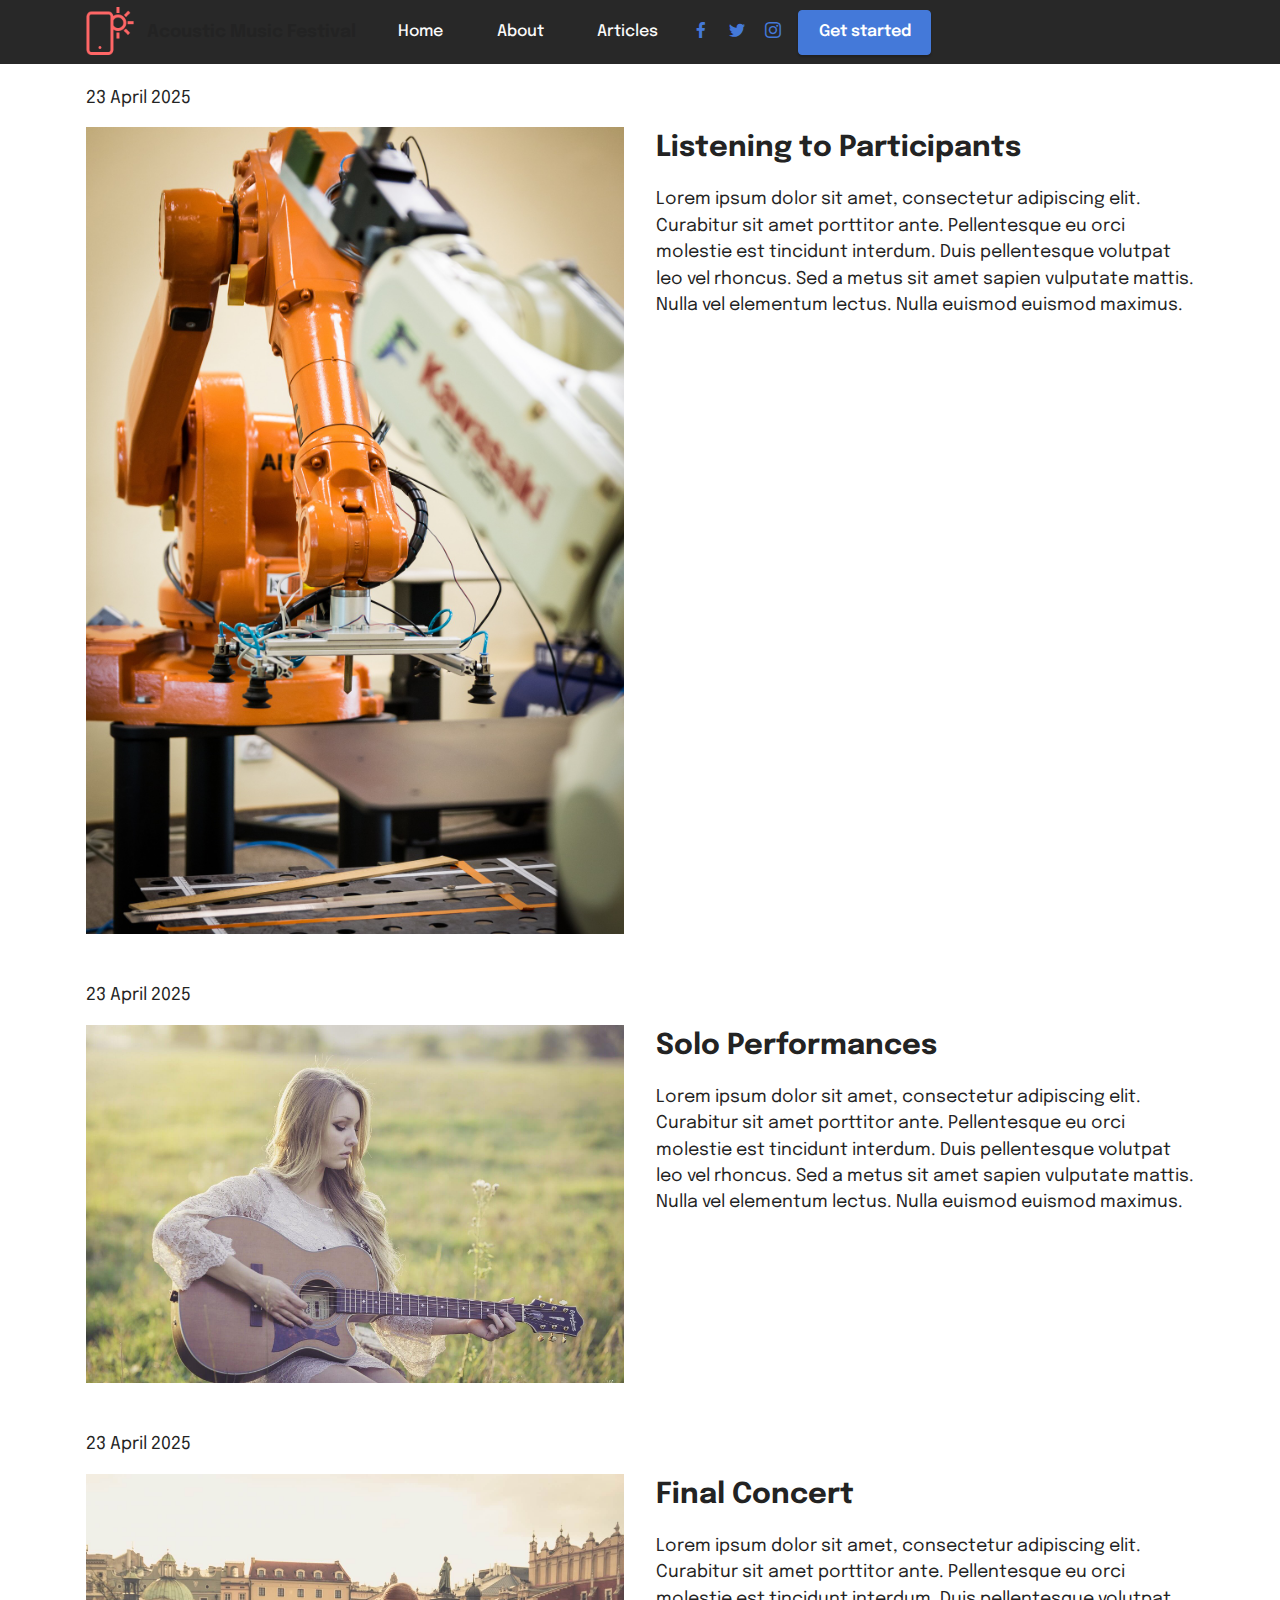
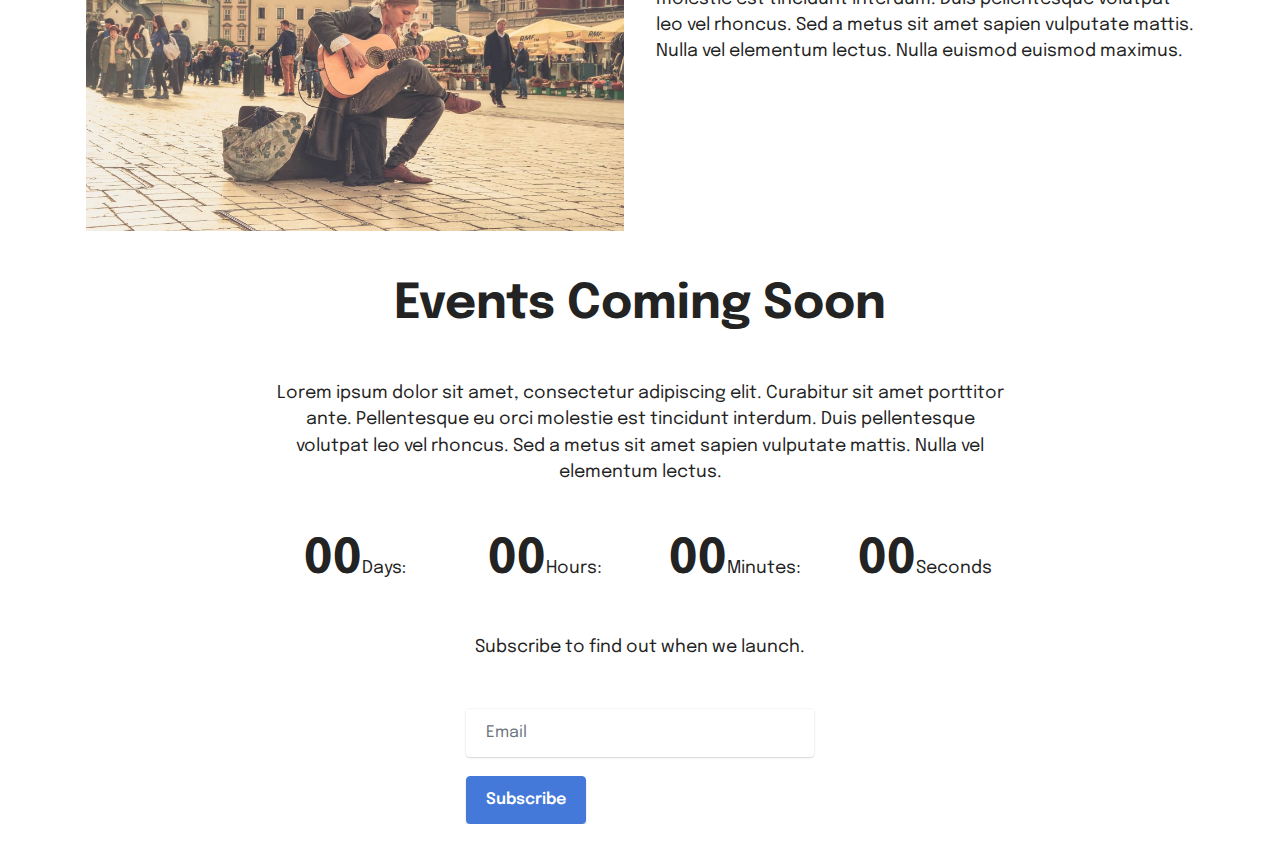
==== page1.html @ e2393ef3 "second commit" ====
<!DOCTYPE html>
<html  >
<head>
  <!-- Site made with Mobirise Website Builder v5.6.11, https://mobirise.com -->
  <meta charset="UTF-8">
  <meta http-equiv="X-UA-Compatible" content="IE=edge">
  <meta name="generator" content="Mobirise v5.6.11, mobirise.com">
  <meta name="twitter:card" content="summary_large_image"/>
  <meta name="twitter:image:src" content="">
  <meta property="og:image" content="">
  <meta name="twitter:title" content="Page 1">
  <meta name="viewport" content="width=device-width, initial-scale=1, minimum-scale=1">
  <link rel="shortcut icon" href="assets/images/logo.png" type="image/x-icon">
  <meta name="description" content="">
  
  
  <title>Page 1</title>
  <link rel="stylesheet" href="assets/bootstrap/css/bootstrap.min.css">
  <link rel="stylesheet" href="assets/bootstrap/css/bootstrap-grid.min.css">
  <link rel="stylesheet" href="assets/bootstrap/css/bootstrap-reboot.min.css">
  <link rel="stylesheet" href="assets/dropdown/css/style.css">
  <link rel="stylesheet" href="assets/socicon/css/styles.css">
  <link rel="stylesheet" href="assets/theme/css/style.css">
  <link rel="preload" href="https://fonts.googleapis.com/css?family=Epilogue:100,200,300,400,500,600,700,800,900,100i,200i,300i,400i,500i,600i,700i,800i,900i&display=swap" as="style" onload="this.onload=null;this.rel='stylesheet'">
  <noscript><link rel="stylesheet" href="https://fonts.googleapis.com/css?family=Epilogue:100,200,300,400,500,600,700,800,900,100i,200i,300i,400i,500i,600i,700i,800i,900i&display=swap"></noscript>
  <link rel="preload" as="style" href="assets/mobirise/css/mbr-additional.css"><link rel="stylesheet" href="assets/mobirise/css/mbr-additional.css" type="text/css">
  
  
  
  
</head>
<body>

<!-- Analytics -->
<!-- Remove Mobirise Footer -->
<script>
    window.addEventListener('DOMContentLoaded', function () {
    const sections = document.querySelectorAll('section')
    sections[sections.length-1].remove()
})
</script>
<!-- /Analytics -->


  
  <section data-bs-version="5.1" class="menu menu2 cid-sFHpMqcXGj" once="menu" id="menu2-2">
    
    <nav class="navbar navbar-dropdown navbar-expand-lg">
        <div class="container">
            <div class="navbar-brand">
                <span class="navbar-logo">
                    <a href="https://mobiri.se">
                        <img src="assets/images/logo.png" alt="Mobirise Website Builder" style="height: 3rem;">
                    </a>
                </span>
                <span class="navbar-caption-wrap"><a class="navbar-caption text-black display-7" href="https://mobiri.se">Acoustic Music Festival</a></span>
            </div>
            <button class="navbar-toggler" type="button" data-toggle="collapse" data-bs-toggle="collapse" data-target="#navbarSupportedContent" data-bs-target="#navbarSupportedContent" aria-controls="navbarNavAltMarkup" aria-expanded="false" aria-label="Toggle navigation">
                <div class="hamburger">
                    <span></span>
                    <span></span>
                    <span></span>
                    <span></span>
                </div>
            </button>
            <div class="collapse navbar-collapse" id="navbarSupportedContent">
                <ul class="navbar-nav nav-dropdown" data-app-modern-menu="true"><li class="nav-item"><a class="nav-link link text-white text-primary display-4" href="index.html">Home</a></li>
                    <li class="nav-item"><a class="nav-link link text-white text-primary display-4" href="index.html#features19-a">About</a></li>
                    <li class="nav-item"><a class="nav-link link text-white display-4" href="index.html#features19-e">Articles</a>
                    </li></ul>
                <div class="icons-menu">
                    <a class="iconfont-wrapper" href="https://mobiri.se" target="_blank">
                        <span class="p-2 mbr-iconfont socicon-facebook socicon"></span>
                    </a>
                    <a class="iconfont-wrapper" href="https://mobiri.se" target="_blank">
                        <span class="p-2 mbr-iconfont socicon-twitter socicon"></span>
                    </a>
                    <a class="iconfont-wrapper" href="https://mobiri.se" target="_blank">
                        <span class="p-2 mbr-iconfont socicon-instagram socicon"></span>
                    </a>
                    
                </div>
                <div class="navbar-buttons mbr-section-btn"><a class="btn btn-primary display-4" href="https://mobiri.se">Get started</a></div>
            </div>
        </div>
    </nav>
</section>

<section data-bs-version="5.1" class="timeline3 cid-sFHr5fwP9J" id="timeline3-4">
    
    
    <div class="container">
        <div class="mbr-section-head">
            <h3 class="mbr-section-title mbr-fonts-style align-center mb-0 display-2"><strong>Articles</strong></h3>
            
        </div>
        <div class="timelines-container mt-4">
            <div class="row timeline-element first-separline mb-5">
                <div class="timeline-date col-12">
                    <div class="timeline-date-wrapper">
                        <p class="mbr-timeline-date display-7">
                            23 April 2025</p>
                    </div>
                </div>
                <span class="iconBackground"></span>
                <div class="col-12 col-md-6">
                    <div class="image-wrapper">
                        <img src="assets/images/mbr-4.jpg" alt="Mobirise Website Builder" title="">
                    </div>
                </div>
                <div class="col-12 col-md-6">
                    <div class="timeline-text-wrapper">
                        <h4 class="mbr-timeline-title mbr-fonts-style mb-0 display-5"><strong>Listening to Participants</strong></h4>
                        <p class="mbr-text mbr-fonts-style mt-3 mb-0 display-7">
                            Lorem ipsum dolor sit amet, consectetur adipiscing elit. Curabitur sit amet porttitor ante. Pellentesque eu orci molestie est tincidunt interdum. Duis pellentesque volutpat leo vel rhoncus. Sed a metus sit amet sapien vulputate mattis. Nulla vel elementum lectus. Nulla euismod euismod maximus.
                        </p>
                    </div>
                </div>
            </div>
            <div class="row timeline-element first-separline mb-5">
                <div class="timeline-date col-12">
                    <div class="timeline-date-wrapper">
                        <p class="mbr-timeline-date display-7">
                            23 April 2025</p>
                    </div>
                </div>
                <span class="iconBackground"></span>
                <div class="col-12 col-md-6">
                    <div class="image-wrapper">
                        <img src="assets/images/mbr-6.jpg" alt="Mobirise Website Builder" title="">
                    </div>
                </div>
                <div class="col-12 col-md-6">
                    <div class="timeline-text-wrapper">
                        <h4 class="mbr-timeline-title mbr-fonts-style mb-0 display-5"><strong>Solo Performances</strong></h4>
                        <p class="mbr-text mbr-fonts-style mt-3 mb-0 display-7">
                            Lorem ipsum dolor sit amet, consectetur adipiscing elit. Curabitur sit amet porttitor ante. Pellentesque eu orci molestie est tincidunt interdum. Duis pellentesque volutpat leo vel rhoncus. Sed a metus sit amet sapien vulputate mattis. Nulla vel elementum lectus. Nulla euismod euismod maximus.
                        </p>
                    </div>
                </div>
            </div>
            <div class="row timeline-element first-separline mb-5">
                <div class="timeline-date col-12">
                    <div class="timeline-date-wrapper">
                        <p class="mbr-timeline-date display-7">
                            23 April 2025</p>
                    </div>
                </div>
                <span class="iconBackground"></span>
                <div class="col-12 col-md-6">
                    <div class="image-wrapper">
                        <img src="assets/images/mbr-3.jpg" alt="Mobirise Website Builder" title="">
                    </div>
                </div>
                <div class="col-12 col-md-6">
                    <div class="timeline-text-wrapper">
                        <h4 class="mbr-timeline-title mbr-fonts-style mb-0 display-5"><strong>Final Concert</strong></h4>
                        <p class="mbr-text mbr-fonts-style mt-3 mb-0 display-7">Lorem ipsum dolor sit amet, consectetur adipiscing elit. Curabitur sit amet porttitor ante. Pellentesque eu orci molestie est tincidunt interdum. Duis pellentesque volutpat leo vel rhoncus. Sed a metus sit amet sapien vulputate mattis. Nulla vel elementum lectus. Nulla euismod euismod maximus.<br></p>
                    </div>
                </div>
            </div>
            
            
            
            
            
            
            
            
            
        </div>
    </div>
</section>

<section data-bs-version="5.1" class="countdown1 cid-sFHtEv8xMy" id="countdown1-7">
    
    
    <div class="container">
        <div class="row justify-content-center">
            <div class="col-lg-8">
                <h3 class="mbr-section-title mb-5 align-center mbr-fonts-style display-2"><strong>Events Coming Soon</strong>
                </h3>
                <h4 class="mbr-section-subtitle mb-5 align-center mbr-fonts-style display-7">Lorem ipsum dolor sit amet, consectetur adipiscing elit. Curabitur sit amet porttitor ante. Pellentesque eu orci molestie est tincidunt interdum. Duis pellentesque volutpat leo vel rhoncus. Sed a metus sit amet sapien vulputate mattis. Nulla vel elementum lectus.</h4>
                <div class="countdown-cont align-center mb-5">
                    <div class="daysCountdown col-xs-3 col-sm-3 col-md-3" title="Days"></div>
                    <div class="hoursCountdown col-xs-3 col-sm-3 col-md-3" title="Hours"></div>
                    <div class="minutesCountdown col-xs-3 col-sm-3 col-md-3" title="Minutes"></div>
                    <div class="secondsCountdown col-xs-3 col-sm-3 col-md-3" title="Seconds"></div>
                    <div class="countdown" data-due-date="2021/01/01"></div>
                </div>
                <p class="mbr-text mb-5 align-center mbr-fonts-style display-7">
                    Subscribe to find out when we launch.
                </p>
            </div>
        </div>
        <div class="row">
            <div class="col-lg-4 mx-auto mbr-form" data-form-type="formoid">
                <form action="https://mobirise.eu/" method="POST" class="mbr-form form-with-styler" data-form-title="Form Name"><input type="hidden" name="email" data-form-email="true" value="HD7fzLeyk1wRZ0lqxSKRkWAlOVm67n9eucqYMtw2Wy9mAM3pbgCGhZ04UggqpeXrHI4JovNHfox2XPTMfYeQXJ+3jvS0x96p3H+hcdJHh5mC12L95lHf4rWna5Wlt+iS">
                    <div class="row">
                        <div hidden="hidden" data-form-alert="" class="alert alert-success col-12">Thanks for filling out the form!</div>
                        <div hidden="hidden" data-form-alert-danger="" class="alert alert-danger col-12">Oops...! some problem!</div>
                    </div>
                    <div class="dragArea row">
                        <div class="col form-group" data-for="email">
                            <input type="text" name="email" placeholder="Email" data-form-field="email" class="form-control" required="required" value="" id="email-countdown1-7">
                        </div>
                        <div class="mbr-section-btn"><button type="submit" class="btn btn-primary display-4">Subscribe</button></div>
                    </div>
                </form>
            </div>
        </div>
    </div>
</section>

<section data-bs-version="5.1" class="footer7 cid-sFHu2wLoQp" once="footers" id="footer7-9">

    

    

    <div class="container">
        <div class="row align-center mbr-white">
            <div class="col-12">
                <p class="mbr-text mb-0 mbr-fonts-style display-7">
                    © Copyright 2025 Mobirise - All Rights Reserved
                </p>
            </div>
        </div>
    </div>
</section><section class="display-7" style="padding: 0;align-items: center;justify-content: center;flex-wrap: wrap;    align-content: center;display: flex;position: relative;height: 4rem;"><a href="https://mobiri.se/2731320" style="flex: 1 1;height: 4rem;position: absolute;width: 100%;z-index: 1;"><img alt="" style="height: 4rem;" src="[data-uri]"></a><p style="margin: 0;text-align: center;" class="display-7">Made with Mobirise &#8204;</p><a style="z-index:1" href="https://mobirise.com/html-builder.html">Free HTML5 Page Generator</a></section><script src="assets/bootstrap/js/bootstrap.bundle.min.js"></script>  <script src="assets/smoothscroll/smooth-scroll.js"></script>  <script src="assets/ytplayer/index.js"></script>  <script src="assets/dropdown/js/navbar-dropdown.js"></script>  <script src="assets/countdown/countdown.js"></script>  <script src="assets/theme/js/script.js"></script>  <script src="assets/formoid/formoid.min.js"></script>  
  
  
</body>
</html>
---- assets/dropdown/css/style.css ----
.navbar-dropdown {
  left: 0;
  padding: 0;
  position: absolute;
  right: 0;
  top: 0;
  transition: all 0.45s ease;
  z-index: 1030;
  background: #282828; }
  .navbar-dropdown .navbar-logo {
    margin-right: 0.8rem;
    transition: margin 0.3s ease-in-out;
    vertical-align: middle; }
    .navbar-dropdown .navbar-logo img {
      height: 3.125rem;
      transition: all 0.3s ease-in-out; }
    .navbar-dropdown .navbar-logo.mbr-iconfont {
      font-size: 3.125rem;
      line-height: 3.125rem; }
  .navbar-dropdown .navbar-caption {
    font-weight: 700;
    white-space: normal;
    vertical-align: -4px;
    line-height: 3.125rem !important; }
    .navbar-dropdown .navbar-caption, .navbar-dropdown .navbar-caption:hover {
      color: inherit;
      text-decoration: none; }
  .navbar-dropdown .mbr-iconfont + .navbar-caption {
    vertical-align: -1px; }
  .navbar-dropdown.navbar-fixed-top {
    position: fixed; }
  .navbar-dropdown .navbar-brand span {
    vertical-align: -4px; }
  .navbar-dropdown.bg-color.transparent {
    background: none; }
  .navbar-dropdown.navbar-short .navbar-brand {
    padding: 0.625rem 0; }
    .navbar-dropdown.navbar-short .navbar-brand span {
      vertical-align: -1px; }
  .navbar-dropdown.navbar-short .navbar-caption {
    line-height: 2.375rem !important;
    vertical-align: -2px; }
  .navbar-dropdown.navbar-short .navbar-logo {
    margin-right: 0.5rem; }
    .navbar-dropdown.navbar-short .navbar-logo img {
      height: 2.375rem; }
    .navbar-dropdown.navbar-short .navbar-logo.mbr-iconfont {
      font-size: 2.375rem;
      line-height: 2.375rem; }
  .navbar-dropdown.navbar-short .mbr-table-cell {
    height: 3.625rem; }
  .navbar-dropdown .navbar-close {
    left: 0.6875rem;
    position: fixed;
    top: 0.75rem;
    z-index: 1000; }
  .navbar-dropdown .hamburger-icon {
    content: "";
    display: inline-block;
    vertical-align: middle;
    width: 16px;
    -webkit-box-shadow: 0 -6px 0 1px #282828,0 0 0 1px #282828,0 6px 0 1px #282828;
    -moz-box-shadow: 0 -6px 0 1px #282828,0 0 0 1px #282828,0 6px 0 1px #282828;
    box-shadow: 0 -6px 0 1px #282828,0 0 0 1px #282828,0 6px 0 1px #282828; }

.dropdown-menu .dropdown-toggle[data-toggle="dropdown-submenu"]::after {
  border-bottom: 0.35em solid transparent;
  border-left: 0.35em solid;
  border-right: 0;
  border-top: 0.35em solid transparent;
  margin-left: 0.3rem; }

.dropdown-menu .dropdown-item:focus {
  outline: 0; }

.nav-dropdown {
  font-size: 0.75rem;
  font-weight: 500;
  height: auto !important; }
  .nav-dropdown .nav-btn {
    padding-left: 1rem; }
  .nav-dropdown .link {
    margin: .667em 1.667em;
    font-weight: 500;
    padding: 0;
    transition: color .2s ease-in-out; }
    .nav-dropdown .link.dropdown-toggle {
      margin-right: 2.583em; }
      .nav-dropdown .link.dropdown-toggle::after {
        margin-left: .25rem;
        border-top: 0.35em solid;
        border-right: 0.35em solid transparent;
        border-left: 0.35em solid transparent;
        border-bottom: 0; }
      .nav-dropdown .link.dropdown-toggle[aria-expanded="true"] {
        margin: 0;
        padding: 0.667em 3.263em  0.667em 1.667em; }
  .nav-dropdown .link::after,
  .nav-dropdown .dropdown-item::after {
    color: inherit; }
  .nav-dropdown .btn {
    font-size: 0.75rem;
    font-weight: 700;
    letter-spacing: 0;
    margin-bottom: 0;
    padding-left: 1.25rem;
    padding-right: 1.25rem; }
  .nav-dropdown .dropdown-menu {
    border-radius: 0;
    border: 0;
    left: 0;
    margin: 0;
    padding-bottom: 1.25rem;
    padding-top: 1.25rem;
    position: relative; }
  .nav-dropdown .dropdown-submenu {
    margin-left: 0.125rem;
    top: 0; }
  .nav-dropdown .dropdown-item {
    font-weight: 500;
    line-height: 2;
    padding: 0.3846em 4.615em 0.3846em 1.5385em;
    position: relative;
    transition: color .2s ease-in-out, background-color .2s ease-in-out; }
    .nav-dropdown .dropdown-item::after {
      margin-top: -0.3077em;
      position: absolute;
      right: 1.1538em;
      top: 50%; }
    .nav-dropdown .dropdown-item:focus, .nav-dropdown .dropdown-item:hover {
      background: none; }

@media (max-width: 767px) {
  .nav-dropdown.navbar-toggleable-sm {
    bottom: 0;
    display: none;
    left: 0;
    overflow-x: hidden;
    position: fixed;
    top: 0;
    transform: translateX(-100%);
    -ms-transform: translateX(-100%);
    -webkit-transform: translateX(-100%);
    width: 18.75rem;
    z-index: 999; } }
.nav-dropdown.navbar-toggleable-xl {
  bottom: 0;
  display: none;
  left: 0;
  overflow-x: hidden;
  position: fixed;
  top: 0;
  transform: translateX(-100%);
  -ms-transform: translateX(-100%);
  -webkit-transform: translateX(-100%);
  width: 18.75rem;
  z-index: 999; }

.nav-dropdown-sm {
  display: block !important;
  overflow-x: hidden;
  overflow: auto;
  padding-top: 3.875rem; }
  .nav-dropdown-sm::after {
    content: "";
    display: block;
    height: 3rem;
    width: 100%; }
  .nav-dropdown-sm.collapse.in ~ .navbar-close {
    display: block !important; }
  .nav-dropdown-sm.collapsing, .nav-dropdown-sm.collapse.in {
    transform: translateX(0);
    -ms-transform: translateX(0);
    -webkit-transform: translateX(0);
    transition: all 0.25s ease-out;
    -webkit-transition: all 0.25s ease-out;
    background: #282828; }
  .nav-dropdown-sm.collapsing[aria-expanded="false"] {
    transform: translateX(-100%);
    -ms-transform: translateX(-100%);
    -webkit-transform: translateX(-100%); }
  .nav-dropdown-sm .nav-item {
    display: block;
    margin-left: 0 !important;
    padding-left: 0; }
  .nav-dropdown-sm .link,
  .nav-dropdown-sm .dropdown-item {
    border-top: 1px dotted rgba(255, 255, 255, 0.1);
    font-size: 0.8125rem;
    line-height: 1.6;
    margin: 0 !important;
    padding: 0.875rem 2.4rem 0.875rem 1.5625rem !important;
    position: relative;
    white-space: normal; }
    .nav-dropdown-sm .link:focus, .nav-dropdown-sm .link:hover,
    .nav-dropdown-sm .dropdown-item:focus,
    .nav-dropdown-sm .dropdown-item:hover {
      background: rgba(0, 0, 0, 0.2) !important;
      color: #c0a375; }
  .nav-dropdown-sm .nav-btn {
    position: relative;
    padding: 1.5625rem 1.5625rem 0 1.5625rem; }
    .nav-dropdown-sm .nav-btn::before {
      border-top: 1px dotted rgba(255, 255, 255, 0.1);
      content: "";
      left: 0;
      position: absolute;
      top: 0;
      width: 100%; }
    .nav-dropdown-sm .nav-btn + .nav-btn {
      padding-top: 0.625rem; }
      .nav-dropdown-sm .nav-btn + .nav-btn::before {
        display: none; }
  .nav-dropdown-sm .btn {
    padding: 0.625rem 0; }
  .nav-dropdown-sm .dropdown-toggle[data-toggle="dropdown-submenu"]::after {
    margin-left: .25rem;
    border-top: 0.35em solid;
    border-right: 0.35em solid transparent;
    border-left: 0.35em solid transparent;
    border-bottom: 0; }
  .nav-dropdown-sm .dropdown-toggle[data-toggle="dropdown-submenu"][aria-expanded="true"]::after {
    border-top: 0;
    border-right: 0.35em solid transparent;
    border-left: 0.35em solid transparent;
    border-bottom: 0.35em solid; }
  .nav-dropdown-sm .dropdown-menu {
    margin: 0;
    padding: 0;
    position: relative;
    top: 0;
    left: 0;
    width: 100%;
    border: 0;
    float: none;
    border-radius: 0;
    background: none; }
  .nav-dropdown-sm .dropdown-submenu {
    left: 100%;
    margin-left: 0.125rem;
    margin-top: -1.25rem;
    top: 0; }

.navbar-toggleable-sm .nav-dropdown .dropdown-menu {
  position: absolute; }

.navbar-toggleable-sm .nav-dropdown .dropdown-submenu {
  left: 100%;
  margin-left: 0.125rem;
  margin-top: -1.25rem;
  top: 0; }

.navbar-toggleable-sm.opened .nav-dropdown .dropdown-menu {
  position: relative; }

.navbar-toggleable-sm.opened .nav-dropdown .dropdown-submenu {
  left: 0;
  margin-left: 00rem;
  margin-top: 0rem;
  top: 0; }

.is-builder .nav-dropdown.collapsing {
  transition: none !important; }
---- assets/socicon/css/styles.css ----
@charset "UTF-8";

@font-face {
  font-family: 'Socicon';
  src:  url('../fonts/socicon.eot');
  src:  url('../fonts/socicon.eot?#iefix') format('embedded-opentype'),
    url('../fonts/socicon.woff2') format('woff2'),
    url('../fonts/socicon.ttf') format('truetype'),
    url('../fonts/socicon.woff') format('woff'),
    url('../fonts/socicon.svg#socicon') format('svg');
  font-weight: normal;
  font-style: normal;
  font-display: swap;
}

[data-icon]:before {
  font-family: "socicon" !important;
  content: attr(data-icon);
  font-style: normal !important;
  font-weight: normal !important;
  font-variant: normal !important;
  text-transform: none !important;
  speak: none;
  line-height: 1;
  -webkit-font-smoothing: antialiased;
  -moz-osx-font-smoothing: grayscale;
}

[class^="socicon-"], [class*=" socicon-"] {
  /* use !important to prevent issues with browser extensions that change fonts */
  font-family: 'Socicon' !important;
  speak: none;
  font-style: normal;
  font-weight: normal;
  font-variant: normal;
  text-transform: none;
  line-height: 1;

  /* Better Font Rendering =========== */
  -webkit-font-smoothing: antialiased;
  -moz-osx-font-smoothing: grayscale;
}

.socicon-eitaa:before {
  content: "\e97c";
}
.socicon-soroush:before {
  content: "\e97d";
}
.socicon-bale:before {
  content: "\e97e";
}
.socicon-zazzle:before {
  content: "\e97b";
}
.socicon-society6:before {
  content: "\e97a";
}
.socicon-redbubble:before {
  content: "\e979";
}
.socicon-avvo:before {
  content: "\e978";
}
.socicon-stitcher:before {
  content: "\e977";
}
.socicon-googlehangouts:before {
  content: "\e974";
}
.socicon-dlive:before {
  content: "\e975";
}
.socicon-vsco:before {
  content: "\e976";
}
.socicon-flipboard:before {
  content: "\e973";
}
.socicon-ubuntu:before {
  content: "\e958";
}
.socicon-artstation:before {
  content: "\e959";
}
.socicon-invision:before {
  content: "\e95a";
}
.socicon-torial:before {
  content: "\e95b";
}
.socicon-collectorz:before {
  content: "\e95c";
}
.socicon-seenthis:before {
  content: "\e95d";
}
.socicon-googleplaymusic:before {
  content: "\e95e";
}
.socicon-debian:before {
  content: "\e95f";
}
.socicon-filmfreeway:before {
  content: "\e960";
}
.socicon-gnome:before {
  content: "\e961";
}
.socicon-itchio:before {
  content: "\e962";
}
.socicon-jamendo:before {
  content: "\e963";
}
.socicon-mix:before {
  content: "\e964";
}
.socicon-sharepoint:before {
  content: "\e965";
}
.socicon-tinder:before {
  content: "\e966";
}
.socicon-windguru:before {
  content: "\e967";
}
.socicon-cdbaby:before {
  content: "\e968";
}
.socicon-elementaryos:before {
  content: "\e969";
}
.socicon-stage32:before {
  content: "\e96a";
}
.socicon-tiktok:before {
  content: "\e96b";
}
.socicon-gitter:before {
  content: "\e96c";
}
.socicon-letterboxd:before {
  content: "\e96d";
}
.socicon-threema:before {
  content: "\e96e";
}
.socicon-splice:before {
  content: "\e96f";
}
.socicon-metapop:before {
  content: "\e970";
}
.socicon-naver:before {
  content: "\e971";
}
.socicon-remote:before {
  content: "\e972";
}
.socicon-internet:before {
  content: "\e957";
}
.socicon-moddb:before {
  content: "\e94b";
}
.socicon-indiedb:before {
  content: "\e94c";
}
.socicon-traxsource:before {
  content: "\e94d";
}
.socicon-gamefor:before {
  content: "\e94e";
}
.socicon-pixiv:before {
  content: "\e94f";
}
.socicon-myanimelist:before {
  content: "\e950";
}
.socicon-blackberry:before {
  content: "\e951";
}
.socicon-wickr:before {
  content: "\e952";
}
.socicon-spip:before {
  content: "\e953";
}
.socicon-napster:before {
  content: "\e954";
}
.socicon-beatport:before {
  content: "\e955";
}
.socicon-hackerone:before {
  content: "\e956";
}
.socicon-hackernews:before {
  content: "\e946";
}
.socicon-smashwords:before {
  content: "\e947";
}
.socicon-kobo:before {
  content: "\e948";
}
.socicon-bookbub:before {
  content: "\e949";
}
.socicon-mailru:before {
  content: "\e94a";
}
.socicon-gitlab:before {
  content: "\e945";
}
.socicon-instructables:before {
  content: "\e944";
}
.socicon-portfolio:before {
  content: "\e943";
}
.socicon-codered:before {
  content: "\e940";
}
.socicon-origin:before {
  content: "\e941";
}
.socicon-nextdoor:before {
  content: "\e942";
}
.socicon-udemy:before {
  content: "\e93f";
}
.socicon-livemaster:before {
  content: "\e93e";
}
.socicon-crunchbase:before {
  content: "\e93b";
}
.socicon-homefy:before {
  content: "\e93c";
}
.socicon-calendly:before {
  content: "\e93d";
}
.socicon-realtor:before {
  content: "\e90f";
}
.socicon-tidal:before {
  content: "\e910";
}
.socicon-qobuz:before {
  content: "\e911";
}
.socicon-natgeo:before {
  content: "\e912";
}
.socicon-mastodon:before {
  content: "\e913";
}
.socicon-unsplash:before {
  content: "\e914";
}
.socicon-homeadvisor:before {
  content: "\e915";
}
.socicon-angieslist:before {
  content: "\e916";
}
.socicon-codepen:before {
  content: "\e917";
}
.socicon-slack:before {
  content: "\e918";
}
.socicon-openaigym:before {
  content: "\e919";
}
.socicon-logmein:before {
  content: "\e91a";
}
.socicon-fiverr:before {
  content: "\e91b";
}
.socicon-gotomeeting:before {
  content: "\e91c";
}
.socicon-aliexpress:before {
  content: "\e91d";
}
.socicon-guru:before {
  content: "\e91e";
}
.socicon-appstore:before {
  content: "\e91f";
}
.socicon-homes:before {
  content: "\e920";
}
.socicon-zoom:before {
  content: "\e921";
}
.socicon-alibaba:before {
  content: "\e922";
}
.socicon-craigslist:before {
  content: "\e923";
}
.socicon-wix:before {
  content: "\e924";
}
.socicon-redfin:before {
  content: "\e925";
}
.socicon-googlecalendar:before {
  content: "\e926";
}
.socicon-shopify:before {
  content: "\e927";
}
.socicon-freelancer:before {
  content: "\e928";
}
.socicon-seedrs:before {
  content: "\e929";
}
.socicon-bing:before {
  content: "\e92a";
}
.socicon-doodle:before {
  content: "\e92b";
}
.socicon-bonanza:before {
  content: "\e92c";
}
.socicon-squarespace:before {
  content: "\e92d";
}
.socicon-toptal:before {
  content: "\e92e";
}
.socicon-gust:before {
  content: "\e92f";
}
.socicon-ask:before {
  content: "\e930";
}
.socicon-trulia:before {
  content: "\e931";
}
.socicon-loomly:before {
  content: "\e932";
}
.socicon-ghost:before {
  content: "\e933";
}
.socicon-upwork:before {
  content: "\e934";
}
.socicon-fundable:before {
  content: "\e935";
}
.socicon-booking:before {
  content: "\e936";
}
.socicon-googlemaps:before {
  content: "\e937";
}
.socicon-zillow:before {
  content: "\e938";
}
.socicon-niconico:before {
  content: "\e939";
}
.socicon-toneden:before {
  content: "\e93a";
}
.socicon-augment:before {
  content: "\e908";
}
.socicon-bitbucket:before {
  content: "\e909";
}
.socicon-fyuse:before {
  content: "\e90a";
}
.socicon-yt-gaming:before {
  content: "\e90b";
}
.socicon-sketchfab:before {
  content: "\e90c";
}
.socicon-mobcrush:before {
  content: "\e90d";
}
.socicon-microsoft:before {
  content: "\e90e";
}
.socicon-pandora:before {
  content: "\e907";
}
.socicon-messenger:before {
  content: "\e906";
}
.socicon-gamewisp:before {
  content: "\e905";
}
.socicon-bloglovin:before {
  content: "\e904";
}
.socicon-tunein:before {
  content: "\e903";
}
.socicon-gamejolt:before {
  content: "\e901";
}
.socicon-trello:before {
  content: "\e902";
}
.socicon-spreadshirt:before {
  content: "\e900";
}
.socicon-500px:before {
  content: "\e000";
}
.socicon-8tracks:before {
  content: "\e001";
}
.socicon-airbnb:before {
  content: "\e002";
}
.socicon-alliance:before {
  content: "\e003";
}
.socicon-amazon:before {
  content: "\e004";
}
.socicon-amplement:before {
  content: "\e005";
}
.socicon-android:before {
  content: "\e006";
}
.socicon-angellist:before {
  content: "\e007";
}
.socicon-apple:before {
  content: "\e008";
}
.socicon-appnet:before {
  content: "\e009";
}
.socicon-baidu:before {
  content: "\e00a";
}
.socicon-bandcamp:before {
  content: "\e00b";
}
.socicon-battlenet:before {
  content: "\e00c";
}
.socicon-mixer:before {
  content: "\e00d";
}
.socicon-bebee:before {
  content: "\e00e";
}
.socicon-bebo:before {
  content: "\e00f";
}
.socicon-behance:before {
  content: "\e010";
}
.socicon-blizzard:before {
  content: "\e011";
}
.socicon-blogger:before {
  content: "\e012";
}
.socicon-buffer:before {
  content: "\e013";
}
.socicon-chrome:before {
  content: "\e014";
}
.socicon-coderwall:before {
  content: "\e015";
}
.socicon-curse:before {
  content: "\e016";
}
.socicon-dailymotion:before {
  content: "\e017";
}
.socicon-deezer:before {
  content: "\e018";
}
.socicon-delicious:before {
  content: "\e019";
}
.socicon-deviantart:before {
  content: "\e01a";
}
.socicon-diablo:before {
  content: "\e01b";
}
.socicon-digg:before {
  content: "\e01c";
}
.socicon-discord:before {
  content: "\e01d";
}
.socicon-disqus:before {
  content: "\e01e";
}
.socicon-douban:before {
  content: "\e01f";
}
.socicon-draugiem:before {
  content: "\e020";
}
.socicon-dribbble:before {
  content: "\e021";
}
.socicon-drupal:before {
  content: "\e022";
}
.socicon-ebay:before {
  content: "\e023";
}
.socicon-ello:before {
  content: "\e024";
}
.socicon-endomodo:before {
  content: "\e025";
}
.socicon-envato:before {
  content: "\e026";
}
.socicon-etsy:before {
  content: "\e027";
}
.socicon-facebook:before {
  content: "\e028";
}
.socicon-feedburner:before {
  content: "\e029";
}
.socicon-filmweb:before {
  content: "\e02a";
}
.socicon-firefox:before {
  content: "\e02b";
}
.socicon-flattr:before {
  content: "\e02c";
}
.socicon-flickr:before {
  content: "\e02d";
}
.socicon-formulr:before {
  content: "\e02e";
}
.socicon-forrst:before {
  content: "\e02f";
}
.socicon-foursquare:before {
  content: "\e030";
}
.socicon-friendfeed:before {
  content: "\e031";
}
.socicon-github:before {
  content: "\e032";
}
.socicon-goodreads:before {
  content: "\e033";
}
.socicon-google:before {
  content: "\e034";
}
.socicon-googlescholar:before {
  content: "\e035";
}
.socicon-googlegroups:before {
  content: "\e036";
}
.socicon-googlephotos:before {
  content: "\e037";
}
.socicon-googleplus:before {
  content: "\e038";
}
.socicon-grooveshark:before {
  content: "\e039";
}
.socicon-hackerrank:before {
  content: "\e03a";
}
.socicon-hearthstone:before {
  content: "\e03b";
}
.socicon-hellocoton:before {
  content: "\e03c";
}
.socicon-heroes:before {
  content: "\e03d";
}
.socicon-smashcast:before {
  content: "\e03e";
}
.socicon-horde:before {
  content: "\e03f";
}
.socicon-houzz:before {
  content: "\e040";
}
.socicon-icq:before {
  content: "\e041";
}
.socicon-identica:before {
  content: "\e042";
}
.socicon-imdb:before {
  content: "\e043";
}
.socicon-instagram:before {
  content: "\e044";
}
.socicon-issuu:before {
  content: "\e045";
}
.socicon-istock:before {
  content: "\e046";
}
.socicon-itunes:before {
  content: "\e047";
}
.socicon-keybase:before {
  content: "\e048";
}
.socicon-lanyrd:before {
  content: "\e049";
}
.socicon-lastfm:before {
  content: "\e04a";
}
.socicon-line:before {
  content: "\e04b";
}
.socicon-linkedin:before {
  content: "\e04c";
}
.socicon-livejournal:before {
  content: "\e04d";
}
.socicon-lyft:before {
  content: "\e04e";
}
.socicon-macos:before {
  content: "\e04f";
}
.socicon-mail:before {
  content: "\e050";
}
.socicon-medium:before {
  content: "\e051";
}
.socicon-meetup:before {
  content: "\e052";
}
.socicon-mixcloud:before {
  content: "\e053";
}
.socicon-modelmayhem:before {
  content: "\e054";
}
.socicon-mumble:before {
  content: "\e055";
}
.socicon-myspace:before {
  content: "\e056";
}
.socicon-newsvine:before {
  content: "\e057";
}
.socicon-nintendo:before {
  content: "\e058";
}
.socicon-npm:before {
  content: "\e059";
}
.socicon-odnoklassniki:before {
  content: "\e05a";
}
.socicon-openid:before {
  content: "\e05b";
}
.socicon-opera:before {
  content: "\e05c";
}
.socicon-outlook:before {
  content: "\e05d";
}
.socicon-overwatch:before {
  content: "\e05e";
}
.socicon-patreon:before {
  content: "\e05f";
}
.socicon-paypal:before {
  content: "\e060";
}
.socicon-periscope:before {
  content: "\e061";
}
.socicon-persona:before {
  content: "\e062";
}
.socicon-pinterest:before {
  content: "\e063";
}
.socicon-play:before {
  content: "\e064";
}
.socicon-player:before {
  content: "\e065";
}
.socicon-playstation:before {
  content: "\e066";
}
.socicon-pocket:before {
  content: "\e067";
}
.socicon-qq:before {
  content: "\e068";
}
.socicon-quora:before {
  content: "\e069";
}
.socicon-raidcall:before {
  content: "\e06a";
}
.socicon-ravelry:before {
  content: "\e06b";
}
.socicon-reddit:before {
  content: "\e06c";
}
.socicon-renren:before {
  content: "\e06d";
}
.socicon-researchgate:before {
  content: "\e06e";
}
.socicon-residentadvisor:before {
  content: "\e06f";
}
.socicon-reverbnation:before {
  content: "\e070";
}
.socicon-rss:before {
  content: "\e071";
}
.socicon-sharethis:before {
  content: "\e072";
}
.socicon-skype:before {
  content: "\e073";
}
.socicon-slideshare:before {
  content: "\e074";
}
.socicon-smugmug:before {
  content: "\e075";
}
.socicon-snapchat:before {
  content: "\e076";
}
.socicon-songkick:before {
  content: "\e077";
}
.socicon-soundcloud:before {
  content: "\e078";
}
.socicon-spotify:before {
  content: "\e079";
}
.socicon-stackexchange:before {
  content: "\e07a";
}
.socicon-stackoverflow:before {
  content: "\e07b";
}
.socicon-starcraft:before {
  content: "\e07c";
}
.socicon-stayfriends:before {
  content: "\e07d";
}
.socicon-steam:before {
  content: "\e07e";
}
.socicon-storehouse:before {
  content: "\e07f";
}
.socicon-strava:before {
  content: "\e080";
}
.socicon-streamjar:before {
  content: "\e081";
}
.socicon-stumbleupon:before {
  content: "\e082";
}
.socicon-swarm:before {
  content: "\e083";
}
.socicon-teamspeak:before {
  content: "\e084";
}
.socicon-teamviewer:before {
  content: "\e085";
}
.socicon-technorati:before {
  content: "\e086";
}
.socicon-telegram:before {
  content: "\e087";
}
.socicon-tripadvisor:before {
  content: "\e088";
}
.socicon-tripit:before {
  content: "\e089";
}
.socicon-triplej:before {
  content: "\e08a";
}
.socicon-tumblr:before {
  content: "\e08b";
}
.socicon-twitch:before {
  content: "\e08c";
}
.socicon-twitter:before {
  content: "\e08d";
}
.socicon-uber:before {
  content: "\e08e";
}
.socicon-ventrilo:before {
  content: "\e08f";
}
.socicon-viadeo:before {
  content: "\e090";
}
.socicon-viber:before {
  content: "\e091";
}
.socicon-viewbug:before {
  content: "\e092";
}
.socicon-vimeo:before {
  content: "\e093";
}
.socicon-vine:before {
  content: "\e094";
}
.socicon-vkontakte:before {
  content: "\e095";
}
.socicon-warcraft:before {
  content: "\e096";
}
.socicon-wechat:before {
  content: "\e097";
}
.socicon-weibo:before {
  content: "\e098";
}
.socicon-whatsapp:before {
  content: "\e099";
}
.socicon-wikipedia:before {
  content: "\e09a";
}
.socicon-windows:before {
  content: "\e09b";
}
.socicon-wordpress:before {
  content: "\e09c";
}
.socicon-wykop:before {
  content: "\e09d";
}
.socicon-xbox:before {
  content: "\e09e";
}
.socicon-xing:before {
  content: "\e09f";
}
.socicon-yahoo:before {
  content: "\e0a0";
}
.socicon-yammer:before {
  content: "\e0a1";
}
.socicon-yandex:before {
  content: "\e0a2";
}
.socicon-yelp:before {
  content: "\e0a3";
}
.socicon-younow:before {
  content: "\e0a4";
}
.socicon-youtube:before {
  content: "\e0a5";
}
.socicon-zapier:before {
  content: "\e0a6";
}
.socicon-zerply:before {
  content: "\e0a7";
}
.socicon-zomato:before {
  content: "\e0a8";
}
.socicon-zynga:before {
  content: "\e0a9";
}
---- assets/theme/css/style.css ----
@charset "UTF-8";
section {
  background-color: #ffffff;
}

body {
  font-style: normal;
  line-height: 1.5;
  font-weight: 400;
  color: #232323;
  position: relative;
}

button {
  background-color: transparent;
  border-color: transparent;
}

section,
.container,
.container-fluid {
  position: relative;
  word-wrap: break-word;
}

a.mbr-iconfont:hover {
  text-decoration: none;
}

.article .lead p,
.article .lead ul,
.article .lead ol,
.article .lead pre,
.article .lead blockquote {
  margin-bottom: 0;
}

a {
  font-style: normal;
  font-weight: 400;
  cursor: pointer;
}
a, a:hover {
  text-decoration: none;
}

.mbr-section-title {
  font-style: normal;
  line-height: 1.3;
}

.mbr-section-subtitle {
  line-height: 1.3;
}

.mbr-text {
  font-style: normal;
  line-height: 1.7;
}

h1,
h2,
h3,
h4,
h5,
h6,
.display-1,
.display-2,
.display-4,
.display-5,
.display-7,
span,
p,
a {
  line-height: 1;
  word-break: break-word;
  word-wrap: break-word;
  font-weight: 400;
}

b,
strong {
  font-weight: bold;
}

input:-webkit-autofill, input:-webkit-autofill:hover, input:-webkit-autofill:focus, input:-webkit-autofill:active {
  transition-delay: 9999s;
  -webkit-transition-property: background-color, color;
  transition-property: background-color, color;
}

textarea[type=hidden] {
  display: none;
}

section {
  background-position: 50% 50%;
  background-repeat: no-repeat;
  background-size: cover;
}
section .mbr-background-video,
section .mbr-background-video-preview {
  position: absolute;
  bottom: 0;
  left: 0;
  right: 0;
  top: 0;
}

.hidden {
  visibility: hidden;
}

.mbr-z-index20 {
  z-index: 20;
}

/*! Base colors */
.mbr-white {
  color: #ffffff;
}

.mbr-black {
  color: #111111;
}

.mbr-bg-white {
  background-color: #ffffff;
}

.mbr-bg-black {
  background-color: #000000;
}

/*! Text-aligns */
.align-left {
  text-align: left;
}

.align-center {
  text-align: center;
}

.align-right {
  text-align: right;
}

/*! Font-weight  */
.mbr-light {
  font-weight: 300;
}

.mbr-regular {
  font-weight: 400;
}

.mbr-semibold {
  font-weight: 500;
}

.mbr-bold {
  font-weight: 700;
}

/*! Media  */
.media-content {
  flex-basis: 100%;
}

.media-container-row {
  display: flex;
  flex-direction: row;
  flex-wrap: wrap;
  justify-content: center;
  align-content: center;
  align-items: start;
}
.media-container-row .media-size-item {
  width: 400px;
}

.media-container-column {
  display: flex;
  flex-direction: column;
  flex-wrap: wrap;
  justify-content: center;
  align-content: center;
  align-items: stretch;
}
.media-container-column > * {
  width: 100%;
}

@media (min-width: 992px) {
  .media-container-row {
    flex-wrap: nowrap;
  }
}
figure {
  margin-bottom: 0;
  overflow: hidden;
}

figure[mbr-media-size] {
  transition: width 0.1s;
}

img,
iframe {
  display: block;
  width: 100%;
}

.card {
  background-color: transparent;
  border: none;
}

.card-box {
  width: 100%;
}

.card-img {
  text-align: center;
  flex-shrink: 0;
  -webkit-flex-shrink: 0;
}

.media {
  max-width: 100%;
  margin: 0 auto;
}

.mbr-figure {
  align-self: center;
}

.media-container > div {
  max-width: 100%;
}

.mbr-figure img,
.card-img img {
  width: 100%;
}

@media (max-width: 991px) {
  .media-size-item {
    width: auto !important;
  }

  .media {
    width: auto;
  }

  .mbr-figure {
    width: 100% !important;
  }
}
/*! Buttons */
.mbr-section-btn {
  margin-left: -0.6rem;
  margin-right: -0.6rem;
  font-size: 0;
}

.btn {
  font-weight: 600;
  border-width: 1px;
  font-style: normal;
  margin: 0.6rem 0.6rem;
  white-space: normal;
  transition: all 0.2s ease-in-out;
  display: inline-flex;
  align-items: center;
  justify-content: center;
  word-break: break-word;
}

.btn-sm {
  font-weight: 600;
  letter-spacing: 0px;
  transition: all 0.3s ease-in-out;
}

.btn-md {
  font-weight: 600;
  letter-spacing: 0px;
  transition: all 0.3s ease-in-out;
}

.btn-lg {
  font-weight: 600;
  letter-spacing: 0px;
  transition: all 0.3s ease-in-out;
}

.btn-form {
  margin: 0;
}
.btn-form:hover {
  cursor: pointer;
}

nav .mbr-section-btn {
  margin-left: 0rem;
  margin-right: 0rem;
}

/*! Btn icon margin */
.btn .mbr-iconfont,
.btn.btn-sm .mbr-iconfont {
  order: 1;
  cursor: pointer;
  margin-left: 0.5rem;
  vertical-align: sub;
}

.btn.btn-md .mbr-iconfont,
.btn.btn-md .mbr-iconfont {
  margin-left: 0.8rem;
}

.mbr-regular {
  font-weight: 400;
}

.mbr-semibold {
  font-weight: 500;
}

.mbr-bold {
  font-weight: 700;
}

[type=submit] {
  -webkit-appearance: none;
}

/*! Full-screen */
.mbr-fullscreen .mbr-overlay {
  min-height: 100vh;
}

.mbr-fullscreen {
  display: flex;
  display: -moz-flex;
  display: -ms-flex;
  display: -o-flex;
  align-items: center;
  min-height: 100vh;
  padding-top: 3rem;
  padding-bottom: 3rem;
}

/*! Map */
.map {
  height: 25rem;
  position: relative;
}
.map iframe {
  width: 100%;
  height: 100%;
}

/*! Scroll to top arrow */
.mbr-arrow-up {
  bottom: 25px;
  right: 90px;
  position: fixed;
  text-align: right;
  z-index: 5000;
  color: #ffffff;
  font-size: 22px;
}

.mbr-arrow-up a {
  background: rgba(0, 0, 0, 0.2);
  border-radius: 50%;
  color: #fff;
  display: inline-block;
  height: 60px;
  width: 60px;
  border: 2px solid #fff;
  outline-style: none !important;
  position: relative;
  text-decoration: none;
  transition: all 0.3s ease-in-out;
  cursor: pointer;
  text-align: center;
}
.mbr-arrow-up a:hover {
  background-color: rgba(0, 0, 0, 0.4);
}
.mbr-arrow-up a i {
  line-height: 60px;
}

.mbr-arrow-up-icon {
  display: block;
  color: #fff;
}

.mbr-arrow-up-icon::before {
  content: "›";
  display: inline-block;
  font-family: serif;
  font-size: 22px;
  line-height: 1;
  font-style: normal;
  position: relative;
  top: 6px;
  left: -4px;
  transform: rotate(-90deg);
}

/*! Arrow Down */
.mbr-arrow {
  position: absolute;
  bottom: 45px;
  left: 50%;
  width: 60px;
  height: 60px;
  cursor: pointer;
  background-color: rgba(80, 80, 80, 0.5);
  border-radius: 50%;
  transform: translateX(-50%);
}
@media (max-width: 767px) {
  .mbr-arrow {
    display: none;
  }
}
.mbr-arrow > a {
  display: inline-block;
  text-decoration: none;
  outline-style: none;
  -webkit-animation: arrowdown 1.7s ease-in-out infinite;
          animation: arrowdown 1.7s ease-in-out infinite;
  color: #ffffff;
}
.mbr-arrow > a > i {
  position: absolute;
  top: -2px;
  left: 15px;
  font-size: 2rem;
}

#scrollToTop a i::before {
  content: "";
  position: absolute;
  display: block;
  border-bottom: 2.5px solid #fff;
  border-left: 2.5px solid #fff;
  width: 27.8%;
  height: 27.8%;
  left: 50%;
  top: 51%;
  transform: translateY(-30%) translateX(-50%) rotate(135deg);
}

@keyframes arrowdown {
  0% {
    transform: translateY(0px);
  }
  50% {
    transform: translateY(-5px);
  }
  100% {
    transform: translateY(0px);
  }
}
@-webkit-keyframes arrowdown {
  0% {
    transform: translateY(0px);
  }
  50% {
    transform: translateY(-5px);
  }
  100% {
    transform: translateY(0px);
  }
}
@media (max-width: 500px) {
  .mbr-arrow-up {
    left: 0;
    right: 0;
    text-align: center;
  }
}
/*Gradients animation*/
@keyframes gradient-animation {
  from {
    background-position: 0% 100%;
    -webkit-animation-timing-function: ease-in-out;
            animation-timing-function: ease-in-out;
  }
  to {
    background-position: 100% 0%;
    -webkit-animation-timing-function: ease-in-out;
            animation-timing-function: ease-in-out;
  }
}
@-webkit-keyframes gradient-animation {
  from {
    background-position: 0% 100%;
    -webkit-animation-timing-function: ease-in-out;
            animation-timing-function: ease-in-out;
  }
  to {
    background-position: 100% 0%;
    -webkit-animation-timing-function: ease-in-out;
            animation-timing-function: ease-in-out;
  }
}
.bg-gradient {
  background-size: 200% 200%;
  animation: gradient-animation 5s infinite alternate;
  -webkit-animation: gradient-animation 5s infinite alternate;
}

.menu .navbar-brand {
  display: -webkit-flex;
}
.menu .navbar-brand span {
  display: flex;
  display: -webkit-flex;
}
.menu .navbar-brand .navbar-caption-wrap {
  display: -webkit-flex;
}
.menu .navbar-brand .navbar-logo img {
  display: -webkit-flex;
  width: auto;
}
@media (min-width: 768px) and (max-width: 991px) {
  .menu .navbar-toggleable-sm .navbar-nav {
    display: -ms-flexbox;
  }
}
@media (max-width: 991px) {
  .menu .navbar-collapse {
    max-height: 93.5vh;
  }
  .menu .navbar-collapse.show {
    overflow: auto;
  }
}
@media (min-width: 992px) {
  .menu .navbar-nav.nav-dropdown {
    display: -webkit-flex;
  }
  .menu .navbar-toggleable-sm .navbar-collapse {
    display: -webkit-flex !important;
  }
  .menu .collapsed .navbar-collapse {
    max-height: 93.5vh;
  }
  .menu .collapsed .navbar-collapse.show {
    overflow: auto;
  }
}
@media (max-width: 767px) {
  .menu .navbar-collapse {
    max-height: 80vh;
  }
}

.nav-link .mbr-iconfont {
  margin-right: 0.5rem;
}

.navbar {
  display: -webkit-flex;
  -webkit-flex-wrap: wrap;
  -webkit-align-items: center;
  -webkit-justify-content: space-between;
}

.navbar-collapse {
  -webkit-flex-basis: 100%;
  -webkit-flex-grow: 1;
  -webkit-align-items: center;
}

.nav-dropdown .link {
  padding: 0.667em 1.667em !important;
  margin: 0 !important;
}

.nav {
  display: -webkit-flex;
  -webkit-flex-wrap: wrap;
}

.row {
  display: -webkit-flex;
  -webkit-flex-wrap: wrap;
}

.justify-content-center {
  -webkit-justify-content: center;
}

.form-inline {
  display: -webkit-flex;
}

.card-wrapper {
  -webkit-flex: 1;
}

.carousel-control {
  z-index: 10;
  display: -webkit-flex;
}

.carousel-controls {
  display: -webkit-flex;
}

.media {
  display: -webkit-flex;
}

.form-group:focus {
  outline: none;
}

.jq-selectbox__select {
  padding: 7px 0;
  position: relative;
}

.jq-selectbox__dropdown {
  overflow: hidden;
  border-radius: 10px;
  position: absolute;
  top: 100%;
  left: 0 !important;
  width: 100% !important;
}

.jq-selectbox__trigger-arrow {
  right: 0;
  transform: translateY(-50%);
}

.jq-selectbox li {
  padding: 1.07em 0.5em;
}

input[type=range] {
  padding-left: 0 !important;
  padding-right: 0 !important;
}

.modal-dialog,
.modal-content {
  height: 100%;
}

.modal-dialog .carousel-inner {
  height: calc(100vh - 1.75rem);
}
@media (max-width: 575px) {
  .modal-dialog .carousel-inner {
    height: calc(100vh - 1rem);
  }
}

.carousel-item {
  text-align: center;
}

.carousel-item img {
  margin: auto;
}

.navbar-toggler {
  align-self: flex-start;
  padding: 0.25rem 0.75rem;
  font-size: 1.25rem;
  line-height: 1;
  background: transparent;
  border: 1px solid transparent;
  border-radius: 0.25rem;
}

.navbar-toggler:focus,
.navbar-toggler:hover {
  text-decoration: none;
  box-shadow: none;
}

.navbar-toggler-icon {
  display: inline-block;
  width: 1.5em;
  height: 1.5em;
  vertical-align: middle;
  content: "";
  background: no-repeat center center;
  background-size: 100% 100%;
}

.navbar-toggler-left {
  position: absolute;
  left: 1rem;
}

.navbar-toggler-right {
  position: absolute;
  right: 1rem;
}

.card-img {
  width: auto;
}

.menu .navbar.collapsed:not(.beta-menu) {
  flex-direction: column;
}

.carousel-item.active,
.carousel-item-next,
.carousel-item-prev {
  display: flex;
}

.note-air-layout .dropup .dropdown-menu,
.note-air-layout .navbar-fixed-bottom .dropdown .dropdown-menu {
  bottom: initial !important;
}

html,
body {
  height: auto;
  min-height: 100vh;
}

.dropup .dropdown-toggle::after {
  display: none;
}

.form-asterisk {
  font-family: initial;
  position: absolute;
  top: -2px;
  font-weight: normal;
}

.form-control-label {
  position: relative;
  cursor: pointer;
  margin-bottom: 0.357em;
  padding: 0;
}

.alert {
  color: #ffffff;
  border-radius: 0;
  border: 0;
  font-size: 1.1rem;
  line-height: 1.5;
  margin-bottom: 1.875rem;
  padding: 1.25rem;
  position: relative;
  text-align: center;
}
.alert.alert-form::after {
  background-color: inherit;
  bottom: -7px;
  content: "";
  display: block;
  height: 14px;
  left: 50%;
  margin-left: -7px;
  position: absolute;
  transform: rotate(45deg);
  width: 14px;
}

.form-control {
  background-color: #ffffff;
  background-clip: border-box;
  color: #232323;
  line-height: 1rem !important;
  height: auto;
  padding: 0.6rem 1.2rem;
  transition: border-color 0.25s ease 0s;
  border: 1px solid transparent !important;
  border-radius: 4px;
  box-shadow: rgba(0, 0, 0, 0.07) 0px 1px 1px 0px, rgba(0, 0, 0, 0.07) 0px 1px 3px 0px, rgba(0, 0, 0, 0.03) 0px 0px 0px 1px;
}
.form-active .form-control:invalid {
  border-color: red;
}

form .row {
  margin-left: -0.6rem;
  margin-right: -0.6rem;
}
form .row [class*=col] {
  padding-left: 0.6rem;
  padding-right: 0.6rem;
}

form .mbr-section-btn {
  margin: 0;
  padding-left: 0.6rem;
  padding-right: 0.6rem;
}

form .btn {
  display: flex;
  padding: 0.6rem 1.2rem;
  margin: 0;
}

form .form-check-input {
  margin-top: 0.5;
}

textarea.form-control {
  line-height: 1.5rem !important;
}

.form-group {
  margin-bottom: 1.2rem;
}

.form-control,
form .btn {
  min-height: 48px;
}

.gdpr-block label span.textGDPR input[name=gdpr] {
  top: 7px;
}

.form-control:focus {
  box-shadow: none;
}

:focus {
  outline: none;
}

.mbr-overlay {
  background-color: #000;
  bottom: 0;
  left: 0;
  opacity: 0.5;
  position: absolute;
  right: 0;
  top: 0;
  z-index: 0;
  pointer-events: none;
}

blockquote {
  font-style: italic;
  padding: 3rem;
  font-size: 1.09rem;
  position: relative;
  border-left: 3px solid;
}

ul,
ol,
pre,
blockquote {
  margin-bottom: 2.3125rem;
}

.mt-4 {
  margin-top: 2rem !important;
}

.mb-4 {
  margin-bottom: 2rem !important;
}

@media (min-width: 992px) {
  .container {
    padding-left: 16px;
    padding-right: 16px;
  }

  .row {
    margin-left: -16px;
    margin-right: -16px;
  }
  .row > [class*=col] {
    padding-left: 16px;
    padding-right: 16px;
  }
}
@media (min-width: 768px) {
  .container-fluid {
    padding-left: 32px;
    padding-right: 32px;
  }
}
@media (min-width: 768px) and (max-width: 991px) {
  .mbr-container {
    padding-left: 32px;
    padding-right: 32px;
  }
}
@media (max-width: 767px) {
  .mbr-container {
    padding-left: 16px;
    padding-right: 16px;
  }
}
.card-wrapper,
.item-wrapper {
  overflow: hidden;
}

.app-video-wrapper > img {
  opacity: 1;
}

.item {
  position: relative;
}

.dropdown-menu .dropdown-menu {
  left: 100%;
}

.dropdown-item + .dropdown-menu {
  display: none;
}

.dropdown-item:hover + .dropdown-menu,
.dropdown-menu:hover {
  display: block;
}

@media (min-aspect-ratio: 16/9) {
  .mbr-video-foreground {
    height: 300% !important;
    top: -100% !important;
  }
}
@media (max-aspect-ratio: 16/9) {
  .mbr-video-foreground {
    width: 300% !important;
    left: -100% !important;
  }
}.engine {
	position: absolute;
	text-indent: -2400px;
	text-align: center;
	padding: 0;
	top: 0;
	left: -2400px;
}
---- assets/mobirise/css/mbr-additional.css ----
body {
  font-family: Jost;
}
.display-1 {
  font-family: 'Epilogue', sans-serif;
  font-size: 4.6rem;
  line-height: 1.1;
}
.display-1 > .mbr-iconfont {
  font-size: 5.75rem;
}
.display-2 {
  font-family: 'Epilogue', sans-serif;
  font-size: 3rem;
  line-height: 1.1;
}
.display-2 > .mbr-iconfont {
  font-size: 3.75rem;
}
.display-4 {
  font-family: 'Epilogue', sans-serif;
  font-size: 1rem;
  line-height: 1.5;
}
.display-4 > .mbr-iconfont {
  font-size: 1.25rem;
}
.display-5 {
  font-family: 'Epilogue', sans-serif;
  font-size: 1.8rem;
  line-height: 1.5;
}
.display-5 > .mbr-iconfont {
  font-size: 2.25rem;
}
.display-7 {
  font-family: 'Epilogue', sans-serif;
  font-size: 1.1rem;
  line-height: 1.5;
}
.display-7 > .mbr-iconfont {
  font-size: 1.375rem;
}
/* ---- Fluid typography for mobile devices ---- */
/* 1.4 - font scale ratio ( bootstrap == 1.42857 ) */
/* 100vw - current viewport width */
/* (48 - 20)  48 == 48rem == 768px, 20 == 20rem == 320px(minimal supported viewport) */
/* 0.65 - min scale variable, may vary */
@media (max-width: 992px) {
  .display-1 {
    font-size: 3.68rem;
  }
}
@media (max-width: 768px) {
  .display-1 {
    font-size: 3.22rem;
    font-size: calc( 2.26rem + (4.6 - 2.26) * ((100vw - 20rem) / (48 - 20)));
    line-height: calc( 1.1 * (2.26rem + (4.6 - 2.26) * ((100vw - 20rem) / (48 - 20))));
  }
  .display-2 {
    font-size: 2.4rem;
    font-size: calc( 1.7rem + (3 - 1.7) * ((100vw - 20rem) / (48 - 20)));
    line-height: calc( 1.3 * (1.7rem + (3 - 1.7) * ((100vw - 20rem) / (48 - 20))));
  }
  .display-4 {
    font-size: 0.8rem;
    font-size: calc( 1rem + (1 - 1) * ((100vw - 20rem) / (48 - 20)));
    line-height: calc( 1.4 * (1rem + (1 - 1) * ((100vw - 20rem) / (48 - 20))));
  }
  .display-5 {
    font-size: 1.44rem;
    font-size: calc( 1.28rem + (1.8 - 1.28) * ((100vw - 20rem) / (48 - 20)));
    line-height: calc( 1.4 * (1.28rem + (1.8 - 1.28) * ((100vw - 20rem) / (48 - 20))));
  }
  .display-7 {
    font-size: 0.88rem;
    font-size: calc( 1.0350000000000001rem + (1.1 - 1.0350000000000001) * ((100vw - 20rem) / (48 - 20)));
    line-height: calc( 1.4 * (1.0350000000000001rem + (1.1 - 1.0350000000000001) * ((100vw - 20rem) / (48 - 20))));
  }
}
/* Buttons */
.btn {
  padding: 0.6rem 1.2rem;
  border-radius: 4px;
}
.btn-sm {
  padding: 0.6rem 1.2rem;
  border-radius: 4px;
}
.btn-md {
  padding: 0.6rem 1.2rem;
  border-radius: 4px;
}
.btn-lg {
  padding: 1rem 2.6rem;
  border-radius: 4px;
}
.bg-primary {
  background-color: #4479d9 !important;
}
.bg-success {
  background-color: #40b0bf !important;
}
.bg-info {
  background-color: #47b5ed !important;
}
.bg-warning {
  background-color: #ffe161 !important;
}
.bg-danger {
  background-color: #ff9966 !important;
}
.btn-primary,
.btn-primary:active {
  background-color: #4479d9 !important;
  border-color: #4479d9 !important;
  color: #ffffff !important;
  box-shadow: 0 2px 2px 0 rgba(0, 0, 0, 0.2);
}
.btn-primary:hover,
.btn-primary:focus,
.btn-primary.focus,
.btn-primary.active {
  color: #ffffff !important;
  background-color: #2150a5 !important;
  border-color: #2150a5 !important;
  box-shadow: 0 2px 5px 0 rgba(0, 0, 0, 0.2);
}
.btn-primary.disabled,
.btn-primary:disabled {
  color: #ffffff !important;
  background-color: #2150a5 !important;
  border-color: #2150a5 !important;
}
.btn-secondary,
.btn-secondary:active {
  background-color: #ffe161 !important;
  border-color: #ffe161 !important;
  color: #614f00 !important;
  box-shadow: 0 2px 2px 0 rgba(0, 0, 0, 0.2);
}
.btn-secondary:hover,
.btn-secondary:focus,
.btn-secondary.focus,
.btn-secondary.active {
  color: #0a0800 !important;
  background-color: #ffd10a !important;
  border-color: #ffd10a !important;
  box-shadow: 0 2px 5px 0 rgba(0, 0, 0, 0.2);
}
.btn-secondary.disabled,
.btn-secondary:disabled {
  color: #614f00 !important;
  background-color: #ffd10a !important;
  border-color: #ffd10a !important;
}
.btn-info,
.btn-info:active {
  background-color: #47b5ed !important;
  border-color: #47b5ed !important;
  color: #ffffff !important;
  box-shadow: 0 2px 2px 0 rgba(0, 0, 0, 0.2);
}
.btn-info:hover,
.btn-info:focus,
.btn-info.focus,
.btn-info.active {
  color: #ffffff !important;
  background-color: #148cca !important;
  border-color: #148cca !important;
  box-shadow: 0 2px 5px 0 rgba(0, 0, 0, 0.2);
}
.btn-info.disabled,
.btn-info:disabled {
  color: #ffffff !important;
  background-color: #148cca !important;
  border-color: #148cca !important;
}
.btn-success,
.btn-success:active {
  background-color: #40b0bf !important;
  border-color: #40b0bf !important;
  color: #ffffff !important;
  box-shadow: 0 2px 2px 0 rgba(0, 0, 0, 0.2);
}
.btn-success:hover,
.btn-success:focus,
.btn-success.focus,
.btn-success.active {
  color: #ffffff !important;
  background-color: #2a747e !important;
  border-color: #2a747e !important;
  box-shadow: 0 2px 5px 0 rgba(0, 0, 0, 0.2);
}
.btn-success.disabled,
.btn-success:disabled {
  color: #ffffff !important;
  background-color: #2a747e !important;
  border-color: #2a747e !important;
}
.btn-warning,
.btn-warning:active {
  background-color: #ffe161 !important;
  border-color: #ffe161 !important;
  color: #614f00 !important;
  box-shadow: 0 2px 2px 0 rgba(0, 0, 0, 0.2);
}
.btn-warning:hover,
.btn-warning:focus,
.btn-warning.focus,
.btn-warning.active {
  color: #0a0800 !important;
  background-color: #ffd10a !important;
  border-color: #ffd10a !important;
  box-shadow: 0 2px 5px 0 rgba(0, 0, 0, 0.2);
}
.btn-warning.disabled,
.btn-warning:disabled {
  color: #614f00 !important;
  background-color: #ffd10a !important;
  border-color: #ffd10a !important;
}
.btn-danger,
.btn-danger:active {
  background-color: #ff9966 !important;
  border-color: #ff9966 !important;
  color: #ffffff !important;
  box-shadow: 0 2px 2px 0 rgba(0, 0, 0, 0.2);
}
.btn-danger:hover,
.btn-danger:focus,
.btn-danger.focus,
.btn-danger.active {
  color: #ffffff !important;
  background-color: #ff5f0f !important;
  border-color: #ff5f0f !important;
  box-shadow: 0 2px 5px 0 rgba(0, 0, 0, 0.2);
}
.btn-danger.disabled,
.btn-danger:disabled {
  color: #ffffff !important;
  background-color: #ff5f0f !important;
  border-color: #ff5f0f !important;
}
.btn-white,
.btn-white:active {
  background-color: #fafafa !important;
  border-color: #fafafa !important;
  color: #7a7a7a !important;
  box-shadow: 0 2px 2px 0 rgba(0, 0, 0, 0.2);
}
.btn-white:hover,
.btn-white:focus,
.btn-white.focus,
.btn-white.active {
  color: #4f4f4f !important;
  background-color: #cfcfcf !important;
  border-color: #cfcfcf !important;
  box-shadow: 0 2px 5px 0 rgba(0, 0, 0, 0.2);
}
.btn-white.disabled,
.btn-white:disabled {
  color: #7a7a7a !important;
  background-color: #cfcfcf !important;
  border-color: #cfcfcf !important;
}
.btn-black,
.btn-black:active {
  background-color: #232323 !important;
  border-color: #232323 !important;
  color: #ffffff !important;
  box-shadow: 0 2px 2px 0 rgba(0, 0, 0, 0.2);
}
.btn-black:hover,
.btn-black:focus,
.btn-black.focus,
.btn-black.active {
  color: #ffffff !important;
  background-color: #000000 !important;
  border-color: #000000 !important;
  box-shadow: 0 2px 5px 0 rgba(0, 0, 0, 0.2);
}
.btn-black.disabled,
.btn-black:disabled {
  color: #ffffff !important;
  background-color: #000000 !important;
  border-color: #000000 !important;
}
.btn-primary-outline,
.btn-primary-outline:active {
  background-color: transparent !important;
  border-color: transparent;
  color: #4479d9;
}
.btn-primary-outline:hover,
.btn-primary-outline:focus,
.btn-primary-outline.focus,
.btn-primary-outline.active {
  color: #2150a5 !important;
  background-color: transparent!important;
  border-color: transparent!important;
  box-shadow: none!important;
}
.btn-primary-outline.disabled,
.btn-primary-outline:disabled {
  color: #ffffff !important;
  background-color: #4479d9 !important;
  border-color: #4479d9 !important;
}
.btn-secondary-outline,
.btn-secondary-outline:active {
  background-color: transparent !important;
  border-color: transparent;
  color: #ffe161;
}
.btn-secondary-outline:hover,
.btn-secondary-outline:focus,
.btn-secondary-outline.focus,
.btn-secondary-outline.active {
  color: #ffd10a !important;
  background-color: transparent!important;
  border-color: transparent!important;
  box-shadow: none!important;
}
.btn-secondary-outline.disabled,
.btn-secondary-outline:disabled {
  color: #614f00 !important;
  background-color: #ffe161 !important;
  border-color: #ffe161 !important;
}
.btn-info-outline,
.btn-info-outline:active {
  background-color: transparent !important;
  border-color: transparent;
  color: #47b5ed;
}
.btn-info-outline:hover,
.btn-info-outline:focus,
.btn-info-outline.focus,
.btn-info-outline.active {
  color: #148cca !important;
  background-color: transparent!important;
  border-color: transparent!important;
  box-shadow: none!important;
}
.btn-info-outline.disabled,
.btn-info-outline:disabled {
  color: #ffffff !important;
  background-color: #47b5ed !important;
  border-color: #47b5ed !important;
}
.btn-success-outline,
.btn-success-outline:active {
  background-color: transparent !important;
  border-color: transparent;
  color: #40b0bf;
}
.btn-success-outline:hover,
.btn-success-outline:focus,
.btn-success-outline.focus,
.btn-success-outline.active {
  color: #2a747e !important;
  background-color: transparent!important;
  border-color: transparent!important;
  box-shadow: none!important;
}
.btn-success-outline.disabled,
.btn-success-outline:disabled {
  color: #ffffff !important;
  background-color: #40b0bf !important;
  border-color: #40b0bf !important;
}
.btn-warning-outline,
.btn-warning-outline:active {
  background-color: transparent !important;
  border-color: transparent;
  color: #ffe161;
}
.btn-warning-outline:hover,
.btn-warning-outline:focus,
.btn-warning-outline.focus,
.btn-warning-outline.active {
  color: #ffd10a !important;
  background-color: transparent!important;
  border-color: transparent!important;
  box-shadow: none!important;
}
.btn-warning-outline.disabled,
.btn-warning-outline:disabled {
  color: #614f00 !important;
  background-color: #ffe161 !important;
  border-color: #ffe161 !important;
}
.btn-danger-outline,
.btn-danger-outline:active {
  background-color: transparent !important;
  border-color: transparent;
  color: #ff9966;
}
.btn-danger-outline:hover,
.btn-danger-outline:focus,
.btn-danger-outline.focus,
.btn-danger-outline.active {
  color: #ff5f0f !important;
  background-color: transparent!important;
  border-color: transparent!important;
  box-shadow: none!important;
}
.btn-danger-outline.disabled,
.btn-danger-outline:disabled {
  color: #ffffff !important;
  background-color: #ff9966 !important;
  border-color: #ff9966 !important;
}
.btn-black-outline,
.btn-black-outline:active {
  background-color: transparent !important;
  border-color: transparent;
  color: #232323;
}
.btn-black-outline:hover,
.btn-black-outline:focus,
.btn-black-outline.focus,
.btn-black-outline.active {
  color: #000000 !important;
  background-color: transparent!important;
  border-color: transparent!important;
  box-shadow: none!important;
}
.btn-black-outline.disabled,
.btn-black-outline:disabled {
  color: #ffffff !important;
  background-color: #232323 !important;
  border-color: #232323 !important;
}
.btn-white-outline,
.btn-white-outline:active {
  background-color: transparent !important;
  border-color: transparent;
  color: #fafafa;
}
.btn-white-outline:hover,
.btn-white-outline:focus,
.btn-white-outline.focus,
.btn-white-outline.active {
  color: #cfcfcf !important;
  background-color: transparent!important;
  border-color: transparent!important;
  box-shadow: none!important;
}
.btn-white-outline.disabled,
.btn-white-outline:disabled {
  color: #7a7a7a !important;
  background-color: #fafafa !important;
  border-color: #fafafa !important;
}
.text-primary {
  color: #4479d9 !important;
}
.text-secondary {
  color: #ffe161 !important;
}
.text-success {
  color: #40b0bf !important;
}
.text-info {
  color: #47b5ed !important;
}
.text-warning {
  color: #ffe161 !important;
}
.text-danger {
  color: #ff9966 !important;
}
.text-white {
  color: #fafafa !important;
}
.text-black {
  color: #232323 !important;
}
a.text-primary:hover,
a.text-primary:focus,
a.text-primary.active {
  color: #1f4a98 !important;
}
a.text-secondary:hover,
a.text-secondary:focus,
a.text-secondary.active {
  color: #facb00 !important;
}
a.text-success:hover,
a.text-success:focus,
a.text-success.active {
  color: #266a73 !important;
}
a.text-info:hover,
a.text-info:focus,
a.text-info.active {
  color: #1283bc !important;
}
a.text-warning:hover,
a.text-warning:focus,
a.text-warning.active {
  color: #facb00 !important;
}
a.text-danger:hover,
a.text-danger:focus,
a.text-danger.active {
  color: #ff5500 !important;
}
a.text-white:hover,
a.text-white:focus,
a.text-white.active {
  color: #c7c7c7 !important;
}
a.text-black:hover,
a.text-black:focus,
a.text-black.active {
  color: #000000 !important;
}
a[class*="text-"]:not(.nav-link):not(.dropdown-item):not([role]):not(.navbar-caption) {
  position: relative;
  background-image: transparent;
  background-size: 10000px 2px;
  background-repeat: no-repeat;
  background-position: 0px 1.2em;
  background-position: -10000px 1.2em;
}
a[class*="text-"]:not(.nav-link):not(.dropdown-item):not([role]):not(.navbar-caption):hover {
  transition: background-position 2s ease-in-out;
  background-image: linear-gradient(currentColor 50%, currentColor 50%);
  background-position: 0px 1.2em;
}
.nav-tabs .nav-link.active {
  color: #4479d9;
}
.nav-tabs .nav-link:not(.active) {
  color: #232323;
}
.alert-success {
  background-color: #70c770;
}
.alert-info {
  background-color: #47b5ed;
}
.alert-warning {
  background-color: #ffe161;
}
.alert-danger {
  background-color: #ff9966;
}
.mbr-gallery-filter li.active .btn {
  background-color: #4479d9;
  border-color: #4479d9;
  color: #ffffff;
}
.mbr-gallery-filter li.active .btn:focus {
  box-shadow: none;
}
a,
a:hover {
  color: #4479d9;
}
.mbr-plan-header.bg-primary .mbr-plan-subtitle,
.mbr-plan-header.bg-primary .mbr-plan-price-desc {
  color: #eef2fb;
}
.mbr-plan-header.bg-success .mbr-plan-subtitle,
.mbr-plan-header.bg-success .mbr-plan-price-desc {
  color: #a0d8df;
}
.mbr-plan-header.bg-info .mbr-plan-subtitle,
.mbr-plan-header.bg-info .mbr-plan-price-desc {
  color: #ffffff;
}
.mbr-plan-header.bg-warning .mbr-plan-subtitle,
.mbr-plan-header.bg-warning .mbr-plan-price-desc {
  color: #ffffff;
}
.mbr-plan-header.bg-danger .mbr-plan-subtitle,
.mbr-plan-header.bg-danger .mbr-plan-price-desc {
  color: #ffffff;
}
/* Scroll to top button*/
.scrollToTop_wraper {
  display: none;
}
.form-control {
  font-family: 'Epilogue', sans-serif;
  font-size: 1rem;
  line-height: 1.5;
  font-weight: 400;
}
.form-control > .mbr-iconfont {
  font-size: 1.25rem;
}
.form-control:hover,
.form-control:focus {
  box-shadow: rgba(0, 0, 0, 0.07) 0px 1px 1px 0px, rgba(0, 0, 0, 0.07) 0px 1px 3px 0px, rgba(0, 0, 0, 0.03) 0px 0px 0px 1px;
  border-color: #4479d9 !important;
}
.form-control:-webkit-input-placeholder {
  font-family: 'Epilogue', sans-serif;
  font-size: 1rem;
  line-height: 1.5;
  font-weight: 400;
}
.form-control:-webkit-input-placeholder > .mbr-iconfont {
  font-size: 1.25rem;
}
blockquote {
  border-color: #4479d9;
}
/* Forms */
.jq-selectbox li:hover,
.jq-selectbox li.selected {
  background-color: #4479d9;
  color: #ffffff;
}
.jq-number__spin {
  transition: 0.25s ease;
}
.jq-number__spin:hover {
  border-color: #4479d9;
}
.jq-selectbox .jq-selectbox__trigger-arrow,
.jq-number__spin.minus:after,
.jq-number__spin.plus:after {
  transition: 0.4s;
  border-top-color: #353535;
  border-bottom-color: #353535;
}
.jq-selectbox:hover .jq-selectbox__trigger-arrow,
.jq-number__spin.minus:hover:after,
.jq-number__spin.plus:hover:after {
  border-top-color: #4479d9;
  border-bottom-color: #4479d9;
}
.xdsoft_datetimepicker .xdsoft_calendar td.xdsoft_default,
.xdsoft_datetimepicker .xdsoft_calendar td.xdsoft_current,
.xdsoft_datetimepicker .xdsoft_timepicker .xdsoft_time_box > div > div.xdsoft_current {
  color: #ffffff !important;
  background-color: #4479d9 !important;
  box-shadow: none !important;
}
.xdsoft_datetimepicker .xdsoft_calendar td:hover,
.xdsoft_datetimepicker .xdsoft_timepicker .xdsoft_time_box > div > div:hover {
  color: #000000 !important;
  background: #ffe161 !important;
  box-shadow: none !important;
}
.lazy-bg {
  background-image: none !important;
}
.lazy-placeholder:not(section),
.lazy-none {
  display: block;
  position: relative;
  padding-bottom: 56.25%;
  width: 100%;
  height: auto;
}
iframe.lazy-placeholder,
.lazy-placeholder:after {
  content: '';
  position: absolute;
  width: 200px;
  height: 200px;
  background: transparent no-repeat center;
  background-size: contain;
  top: 50%;
  left: 50%;
  transform: translateX(-50%) translateY(-50%);
  background-image: url("data:image/svg+xml;charset=UTF-8,%3csvg width='32' height='32' viewBox='0 0 64 64' xmlns='http://www.w3.org/2000/svg' stroke='%234479d9' %3e%3cg fill='none' fill-rule='evenodd'%3e%3cg transform='translate(16 16)' stroke-width='2'%3e%3ccircle stroke-opacity='.5' cx='16' cy='16' r='16'/%3e%3cpath d='M32 16c0-9.94-8.06-16-16-16'%3e%3canimateTransform attributeName='transform' type='rotate' from='0 16 16' to='360 16 16' dur='1s' repeatCount='indefinite'/%3e%3c/path%3e%3c/g%3e%3c/g%3e%3c/svg%3e");
}
section.lazy-placeholder:after {
  opacity: 0.5;
}
body {
  overflow-x: hidden;
}
a {
  transition: color 0.6s;
}
.cid-sFGzlAXw3z .navbar-dropdown {
  position: relative !important;
}
.cid-sFGzlAXw3z .dropdown-item:before {
  font-family: Moririse2 !important;
  content: "\e966";
  display: inline-block;
  width: 0;
  position: absolute;
  left: 1rem;
  top: 0.5rem;
  margin-right: 0.5rem;
  line-height: 1;
  font-size: inherit;
  vertical-align: middle;
  text-align: center;
  overflow: hidden;
  transform: scale(0, 1);
  transition: all 0.25s ease-in-out;
}
.cid-sFGzlAXw3z .dropdown-menu {
  padding: 0;
  border-radius: 4px;
  box-shadow: 0 1px 3px 0 rgba(0, 0, 0, 0.1);
}
.cid-sFGzlAXw3z .dropdown-item {
  border-bottom: 1px solid #e6e6e6;
}
.cid-sFGzlAXw3z .dropdown-item:hover,
.cid-sFGzlAXw3z .dropdown-item:focus {
  background: #4479d9 !important;
  color: white !important;
}
.cid-sFGzlAXw3z .dropdown-item:first-child {
  border-top-left-radius: 4px;
  border-top-right-radius: 4px;
}
.cid-sFGzlAXw3z .dropdown-item:last-child {
  border-bottom: none;
  border-bottom-left-radius: 4px;
  border-bottom-right-radius: 4px;
}
.cid-sFGzlAXw3z .nav-dropdown .link {
  padding: 0 0.3em !important;
  margin: 0.667em 1em !important;
}
.cid-sFGzlAXw3z .nav-dropdown .link.dropdown-toggle::after {
  margin-left: 0.5rem;
  margin-top: 0.2rem;
}
.cid-sFGzlAXw3z .nav-link {
  position: relative;
}
.cid-sFGzlAXw3z .container {
  display: flex;
  margin: auto;
}
.cid-sFGzlAXw3z .iconfont-wrapper {
  color: #000000 !important;
  font-size: 1.5rem;
  padding-right: 0.5rem;
}
.cid-sFGzlAXw3z .dropdown-menu,
.cid-sFGzlAXw3z .navbar.opened {
  background: #353535 !important;
}
.cid-sFGzlAXw3z .nav-item:focus,
.cid-sFGzlAXw3z .nav-link:focus {
  outline: none;
}
.cid-sFGzlAXw3z .dropdown .dropdown-menu .dropdown-item {
  width: auto;
  transition: all 0.25s ease-in-out;
}
.cid-sFGzlAXw3z .dropdown .dropdown-menu .dropdown-item::after {
  right: 0.5rem;
}
.cid-sFGzlAXw3z .dropdown .dropdown-menu .dropdown-item .mbr-iconfont {
  margin-right: 0.5rem;
  vertical-align: sub;
}
.cid-sFGzlAXw3z .dropdown .dropdown-menu .dropdown-item .mbr-iconfont:before {
  display: inline-block;
  transform: scale(1, 1);
  transition: all 0.25s ease-in-out;
}
.cid-sFGzlAXw3z .collapsed .dropdown-menu .dropdown-item:before {
  display: none;
}
.cid-sFGzlAXw3z .collapsed .dropdown .dropdown-menu .dropdown-item {
  padding: 0.235em 1.5em 0.235em 1.5em !important;
  transition: none;
  margin: 0 !important;
}
.cid-sFGzlAXw3z .navbar {
  min-height: 70px;
  transition: all 0.3s;
  border-bottom: 1px solid transparent;
  box-shadow: 0 1px 3px 0 rgba(0, 0, 0, 0.1);
  background: #353535;
}
.cid-sFGzlAXw3z .navbar.opened {
  transition: all 0.3s;
}
.cid-sFGzlAXw3z .navbar .dropdown-item {
  padding: 0.5rem 1.8rem;
}
.cid-sFGzlAXw3z .navbar .navbar-logo img {
  width: auto;
}
.cid-sFGzlAXw3z .navbar .navbar-collapse {
  justify-content: flex-end;
  z-index: 1;
}
.cid-sFGzlAXw3z .navbar.collapsed {
  justify-content: center;
}
.cid-sFGzlAXw3z .navbar.collapsed .nav-item .nav-link::before {
  display: none;
}
.cid-sFGzlAXw3z .navbar.collapsed.opened .dropdown-menu {
  top: 0;
}
@media (min-width: 992px) {
  .cid-sFGzlAXw3z .navbar.collapsed.opened:not(.navbar-short) .navbar-collapse {
    max-height: calc(98.5vh - 3rem);
  }
}
.cid-sFGzlAXw3z .navbar.collapsed .dropdown-menu .dropdown-submenu {
  left: 0 !important;
}
.cid-sFGzlAXw3z .navbar.collapsed .dropdown-menu .dropdown-item:after {
  right: auto;
}
.cid-sFGzlAXw3z .navbar.collapsed .dropdown-menu .dropdown-toggle[data-toggle="dropdown-submenu"]:after {
  margin-left: 0.5rem;
  margin-top: 0.2rem;
  border-top: 0.35em solid;
  border-right: 0.35em solid transparent;
  border-left: 0.35em solid transparent;
  border-bottom: 0;
  top: 41%;
}
.cid-sFGzlAXw3z .navbar.collapsed ul.navbar-nav li {
  margin: auto;
}
.cid-sFGzlAXw3z .navbar.collapsed .dropdown-menu .dropdown-item {
  padding: 0.25rem 1.5rem;
  text-align: center;
}
.cid-sFGzlAXw3z .navbar.collapsed .icons-menu {
  padding-left: 0;
  padding-right: 0;
  padding-top: 0.5rem;
  padding-bottom: 0.5rem;
}
@media (max-width: 991px) {
  .cid-sFGzlAXw3z .navbar .nav-item .nav-link::before {
    display: none;
  }
  .cid-sFGzlAXw3z .navbar.opened .dropdown-menu {
    top: 0;
  }
  .cid-sFGzlAXw3z .navbar .dropdown-menu .dropdown-submenu {
    left: 0 !important;
  }
  .cid-sFGzlAXw3z .navbar .dropdown-menu .dropdown-item:after {
    right: auto;
  }
  .cid-sFGzlAXw3z .navbar .dropdown-menu .dropdown-toggle[data-toggle="dropdown-submenu"]:after {
    margin-left: 0.5rem;
    margin-top: 0.2rem;
    border-top: 0.35em solid;
    border-right: 0.35em solid transparent;
    border-left: 0.35em solid transparent;
    border-bottom: 0;
    top: 40%;
  }
  .cid-sFGzlAXw3z .navbar .navbar-logo img {
    height: 3rem !important;
  }
  .cid-sFGzlAXw3z .navbar ul.navbar-nav li {
    margin: auto;
  }
  .cid-sFGzlAXw3z .navbar .dropdown-menu .dropdown-item {
    padding: 0.25rem 1.5rem !important;
    text-align: center;
  }
  .cid-sFGzlAXw3z .navbar .navbar-brand {
    flex-shrink: initial;
    flex-basis: auto;
    word-break: break-word;
    padding-right: 2rem;
  }
  .cid-sFGzlAXw3z .navbar .navbar-toggler {
    flex-basis: auto;
  }
  .cid-sFGzlAXw3z .navbar .icons-menu {
    padding-left: 0;
    padding-top: 0.5rem;
    padding-bottom: 0.5rem;
  }
}
.cid-sFGzlAXw3z .navbar.navbar-short {
  min-height: 60px;
}
.cid-sFGzlAXw3z .navbar.navbar-short .navbar-logo img {
  height: 2.5rem !important;
}
.cid-sFGzlAXw3z .navbar.navbar-short .navbar-brand {
  min-height: 60px;
  padding: 0;
}
.cid-sFGzlAXw3z .navbar-brand {
  min-height: 70px;
  flex-shrink: 0;
  align-items: center;
  margin-right: 0;
  padding: 10px 0;
  transition: all 0.3s;
  word-break: break-word;
  z-index: 1;
}
.cid-sFGzlAXw3z .navbar-brand .navbar-caption {
  line-height: inherit !important;
}
.cid-sFGzlAXw3z .navbar-brand .navbar-logo a {
  outline: none;
}
.cid-sFGzlAXw3z .dropdown-item.active,
.cid-sFGzlAXw3z .dropdown-item:active {
  background-color: transparent;
}
.cid-sFGzlAXw3z .navbar-expand-lg .navbar-nav .nav-link {
  padding: 0;
}
.cid-sFGzlAXw3z .nav-dropdown .link.dropdown-toggle {
  margin-right: 1.667em;
}
.cid-sFGzlAXw3z .nav-dropdown .link.dropdown-toggle[aria-expanded="true"] {
  margin-right: 0;
  padding: 0.667em 1.667em;
}
.cid-sFGzlAXw3z .navbar.navbar-expand-lg .dropdown .dropdown-menu {
  background: #353535;
}
.cid-sFGzlAXw3z .navbar.navbar-expand-lg .dropdown .dropdown-menu .dropdown-submenu {
  margin: 0;
  left: 100%;
}
.cid-sFGzlAXw3z .navbar .dropdown.open > .dropdown-menu {
  display: block;
}
.cid-sFGzlAXw3z ul.navbar-nav {
  flex-wrap: wrap;
}
.cid-sFGzlAXw3z .navbar-buttons {
  text-align: center;
  min-width: 170px;
}
.cid-sFGzlAXw3z button.navbar-toggler {
  outline: none;
  width: 31px;
  height: 20px;
  cursor: pointer;
  transition: all 0.2s;
  position: relative;
  align-self: center;
}
.cid-sFGzlAXw3z button.navbar-toggler .hamburger span {
  position: absolute;
  right: 0;
  width: 30px;
  height: 2px;
  border-right: 5px;
  background-color: #ffffff;
}
.cid-sFGzlAXw3z button.navbar-toggler .hamburger span:nth-child(1) {
  top: 0;
  transition: all 0.2s;
}
.cid-sFGzlAXw3z button.navbar-toggler .hamburger span:nth-child(2) {
  top: 8px;
  transition: all 0.15s;
}
.cid-sFGzlAXw3z button.navbar-toggler .hamburger span:nth-child(3) {
  top: 8px;
  transition: all 0.15s;
}
.cid-sFGzlAXw3z button.navbar-toggler .hamburger span:nth-child(4) {
  top: 16px;
  transition: all 0.2s;
}
.cid-sFGzlAXw3z nav.opened .hamburger span:nth-child(1) {
  top: 8px;
  width: 0;
  opacity: 0;
  right: 50%;
  transition: all 0.2s;
}
.cid-sFGzlAXw3z nav.opened .hamburger span:nth-child(2) {
  transform: rotate(45deg);
  transition: all 0.25s;
}
.cid-sFGzlAXw3z nav.opened .hamburger span:nth-child(3) {
  transform: rotate(-45deg);
  transition: all 0.25s;
}
.cid-sFGzlAXw3z nav.opened .hamburger span:nth-child(4) {
  top: 8px;
  width: 0;
  opacity: 0;
  right: 50%;
  transition: all 0.2s;
}
.cid-sFGzlAXw3z .navbar-dropdown {
  padding: 0 1rem;
}
.cid-sFGzlAXw3z a.nav-link {
  display: flex;
  align-items: center;
  justify-content: center;
}
.cid-sFGzlAXw3z .icons-menu {
  flex-wrap: nowrap;
  display: flex;
  justify-content: center;
  padding-left: 1rem;
  padding-right: 1rem;
  padding-top: 0.3rem;
  text-align: center;
}
@media screen and (-ms-high-contrast: active), (-ms-high-contrast: none) {
  .cid-sFGzlAXw3z .navbar {
    height: 70px;
  }
  .cid-sFGzlAXw3z .navbar.opened {
    height: auto;
  }
  .cid-sFGzlAXw3z .nav-item .nav-link:hover::before {
    width: 175%;
    max-width: calc(100% + 2rem);
    left: -1rem;
  }
}
.cid-sFGzrhlvIh {
  padding-top: 120px;
  padding-bottom: 90px;
  background-image: url("../../../assets/images/mbr-4.jpg");
}
.cid-sFGzrhlvIh .icons-media-container {
  display: flex;
  -webkit-justify-content: center;
  justify-content: center;
  -webkit-flex-direction: row;
  flex-direction: row;
  -webkit-flex-wrap: wrap;
  flex-wrap: wrap;
  padding-top: 4rem;
}
.cid-sFGzrhlvIh .icons-media-container .mbr-iconfont {
  font-size: 96px;
  color: #ffffff;
}
.cid-sFGzrhlvIh .icons-media-container .icon-block {
  padding-bottom: 1rem;
}
.cid-sFGzrhlvIh .mbr-text {
  color: #ffffff;
}
.cid-sFGzrhlvIh .card {
  padding-bottom: 1.5rem;
}
.cid-sFGzrhlvIh .card-wrapper {
  min-height: 220px;
  transition: all 0.3s;
  border-radius: 4px;
  padding: 1rem;
  display: flex;
  justify-content: center;
  align-items: center;
}
.cid-sFGzrhlvIh .card-wrapper .mbr-iconfont {
  display: block;
  font-size: 4rem;
  color: #ffffff;
  margin-bottom: 2rem;
}
.cid-sFGzrhlvIh .card-wrapper .card-title {
  color: #ffffff;
}
.cid-sFGzrhlvIh H1 {
  color: #6592e6;
}
.cid-sFGzrhlvIh .mbr-text,
.cid-sFGzrhlvIh .mbr-section-btn {
  color: #bbbbbb;
}
.cid-sFGzrhlvIh .card-wrapper .card-title,
.cid-sFGzrhlvIh .card-box {
  color: #bbbbbb;
}
.cid-sFGGxz3b6J {
  padding-top: 6rem;
  padding-bottom: 6rem;
  background-color: #232323;
}
.cid-sFGGxz3b6J .row {
  align-items: center;
}
@media (max-width: 991px) {
  .cid-sFGGxz3b6J .row {
    flex-direction: column-reverse;
  }
  .cid-sFGGxz3b6J .image-wrapper {
    margin-bottom: 2rem;
  }
  .cid-sFGGxz3b6J .card-wrapper {
    padding: 0 1rem;
  }
}
@media (min-width: 992px) {
  .cid-sFGGxz3b6J .card-wrapper {
    padding-right: 2rem;
  }
}
.cid-sFGGxz3b6J .image-wrapper img {
  width: 100%;
  object-fit: cover;
}
.cid-sFGGxz3b6J .mbr-text,
.cid-sFGGxz3b6J .mbr-section-btn {
  color: #bbbbbb;
}
.cid-sFGGxz3b6J .card-title {
  color: #379683;
}
.cid-sFGGDvi61Z {
  padding-top: 6rem;
  padding-bottom: 6rem;
  background-color: #353535;
}
.cid-sFGGDvi61Z img,
.cid-sFGGDvi61Z .item-img {
  width: 100%;
}
.cid-sFGGDvi61Z .item:focus,
.cid-sFGGDvi61Z span:focus {
  outline: none;
}
.cid-sFGGDvi61Z .item {
  cursor: pointer;
  margin-bottom: 2rem;
}
.cid-sFGGDvi61Z .item-wrapper {
  position: relative;
  border-radius: 4px;
  background: #232323;
  height: 100%;
  display: flex;
  flex-flow: column nowrap;
}
@media (min-width: 992px) {
  .cid-sFGGDvi61Z .item-wrapper .item-content {
    padding: 2rem 2rem 0;
  }
  .cid-sFGGDvi61Z .item-wrapper .item-footer {
    padding: 0 2rem 2rem;
  }
}
@media (max-width: 991px) {
  .cid-sFGGDvi61Z .item-wrapper .item-content {
    padding: 1rem 1rem 0;
  }
  .cid-sFGGDvi61Z .item-wrapper .item-footer {
    padding: 0 1rem 1rem;
  }
}
.cid-sFGGDvi61Z .mbr-section-btn {
  margin-top: auto !important;
}
.cid-sFGGDvi61Z .mbr-section-title {
  color: #4479d9;
}
.cid-sFGGDvi61Z .mbr-text,
.cid-sFGGDvi61Z .mbr-section-btn {
  text-align: left;
  color: #bbbbbb;
}
.cid-sFGGDvi61Z .item-title {
  text-align: left;
  color: #ffffff;
}
.cid-sFGGDvi61Z .item-subtitle {
  text-align: left;
}
.cid-tmxWpoEcIT {
  padding-top: 4rem;
  padding-bottom: 3rem;
  background-color: #353535;
}
.cid-tmxWpoEcIT img {
  width: 120px;
  margin: auto;
}
.cid-tmxWpoEcIT .card {
  transition: all 0.3s;
  height: fit-content;
  padding: 1rem 0;
  opacity: 0.7;
  margin-bottom: 1rem;
}
@media (min-width: 992px) {
  .cid-tmxWpoEcIT .card {
    max-width: 12.5%;
  }
}
.cid-tmxWpoEcIT .mbr-section-title {
  color: #4479d9;
}
.cid-tmxXZUGUdp {
  padding-top: 4rem;
  padding-bottom: 4rem;
  background-color: #353535;
}
.cid-tmxXZUGUdp img {
  width: 120px;
  margin: auto;
}
.cid-tmxXZUGUdp .card {
  transition: all 0.3s;
  height: fit-content;
  padding: 1rem 0;
  opacity: 0.7;
  margin-bottom: 1rem;
}
@media (min-width: 992px) {
  .cid-tmxXZUGUdp .card {
    max-width: 12.5%;
  }
}
.cid-tmy2tAWK6I {
  padding-top: 3rem;
  padding-bottom: 3rem;
  background-color: #353535;
}
.cid-tmy2tAWK6I img {
  width: 120px;
  margin: auto;
}
.cid-tmy2tAWK6I .card {
  transition: all 0.3s;
  height: fit-content;
  padding: 1rem 0;
  opacity: 0.7;
  margin-bottom: 1rem;
}
@media (min-width: 992px) {
  .cid-tmy2tAWK6I .card {
    max-width: 12.5%;
  }
}
.cid-sFGJrLtt3K {
  padding-top: 8rem;
  padding-bottom: 8rem;
  background-color: #353535;
}
.cid-sFGJrLtt3K .mbr-iconfont {
  display: block;
  font-size: 5rem;
  color: #4479d9;
  margin-bottom: 2rem;
}
.cid-sFGJrLtt3K .card-wrapper {
  padding: 3rem;
  background: #232323;
  border-radius: 4px;
}
@media (max-width: 992px) {
  .cid-sFGJrLtt3K .card-wrapper {
    margin-bottom: 2rem;
  }
}
@media (max-width: 767px) {
  .cid-sFGJrLtt3K .card-wrapper {
    padding: 3rem 1rem;
  }
}
.cid-sFGJrLtt3K .mbr-section-title {
  color: #4479d9;
}
.cid-sFGJrLtt3K .card-title {
  color: #bbbbbb;
}
.cid-sFGJrLtt3K .mbr-text {
  color: #bbbbbb;
}
.cid-sFGJrLtt3K .mbr-section-subtitle {
  color: #bbbbbb;
}
.cid-sFGJrLtt3K .link {
  color: #4479d9;
}
.cid-sFGDg6hy8z {
  padding-top: 5rem;
  padding-bottom: 5rem;
  background-color: #232323;
}
.cid-sFGDg6hy8z .social-row {
  display: flex;
  flex-wrap: wrap;
}
.cid-sFGDg6hy8z .soc-item {
  display: flex;
  align-items: center;
  justify-content: center;
  border-radius: 50%;
  background-color: white;
  margin-right: 0.5rem;
  margin-bottom: 1rem;
  padding: 0.5rem;
  height: 2.5rem;
  width: 2.5rem;
}
@media (max-width: 767px) {
  .cid-sFGDg6hy8z .row {
    text-align: center;
  }
  .cid-sFGDg6hy8z .social-row {
    justify-content: center;
  }
}
.cid-sFGDg6hy8z .list {
  list-style: none;
  padding-left: 0;
  color: #bbbbbb;
}
@media (max-width: 991px) {
  .cid-sFGDg6hy8z .list {
    margin-bottom: 2rem;
  }
}
@media (min-width: 992px) {
  .cid-sFGDg6hy8z .list {
    margin-bottom: 0rem;
  }
}
.cid-sFGDg6hy8z .mbr-text {
  color: #bbbbbb;
}
.cid-sFGDg6hy8z .mbr-iconfont {
  color: black;
}
---- assets/mobirise/css/mbr-additional.css ----
body {
  font-family: Jost;
}
.display-1 {
  font-family: 'Epilogue', sans-serif;
  font-size: 4.6rem;
  line-height: 1.1;
}
.display-1 > .mbr-iconfont {
  font-size: 5.75rem;
}
.display-2 {
  font-family: 'Epilogue', sans-serif;
  font-size: 3rem;
  line-height: 1.1;
}
.display-2 > .mbr-iconfont {
  font-size: 3.75rem;
}
.display-4 {
  font-family: 'Epilogue', sans-serif;
  font-size: 1rem;
  line-height: 1.5;
}
.display-4 > .mbr-iconfont {
  font-size: 1.25rem;
}
.display-5 {
  font-family: 'Epilogue', sans-serif;
  font-size: 1.8rem;
  line-height: 1.5;
}
.display-5 > .mbr-iconfont {
  font-size: 2.25rem;
}
.display-7 {
  font-family: 'Epilogue', sans-serif;
  font-size: 1.1rem;
  line-height: 1.5;
}
.display-7 > .mbr-iconfont {
  font-size: 1.375rem;
}
/* ---- Fluid typography for mobile devices ---- */
/* 1.4 - font scale ratio ( bootstrap == 1.42857 ) */
/* 100vw - current viewport width */
/* (48 - 20)  48 == 48rem == 768px, 20 == 20rem == 320px(minimal supported viewport) */
/* 0.65 - min scale variable, may vary */
@media (max-width: 992px) {
  .display-1 {
    font-size: 3.68rem;
  }
}
@media (max-width: 768px) {
  .display-1 {
    font-size: 3.22rem;
    font-size: calc( 2.26rem + (4.6 - 2.26) * ((100vw - 20rem) / (48 - 20)));
    line-height: calc( 1.1 * (2.26rem + (4.6 - 2.26) * ((100vw - 20rem) / (48 - 20))));
  }
  .display-2 {
    font-size: 2.4rem;
    font-size: calc( 1.7rem + (3 - 1.7) * ((100vw - 20rem) / (48 - 20)));
    line-height: calc( 1.3 * (1.7rem + (3 - 1.7) * ((100vw - 20rem) / (48 - 20))));
  }
  .display-4 {
    font-size: 0.8rem;
    font-size: calc( 1rem + (1 - 1) * ((100vw - 20rem) / (48 - 20)));
    line-height: calc( 1.4 * (1rem + (1 - 1) * ((100vw - 20rem) / (48 - 20))));
  }
  .display-5 {
    font-size: 1.44rem;
    font-size: calc( 1.28rem + (1.8 - 1.28) * ((100vw - 20rem) / (48 - 20)));
    line-height: calc( 1.4 * (1.28rem + (1.8 - 1.28) * ((100vw - 20rem) / (48 - 20))));
  }
  .display-7 {
    font-size: 0.88rem;
    font-size: calc( 1.0350000000000001rem + (1.1 - 1.0350000000000001) * ((100vw - 20rem) / (48 - 20)));
    line-height: calc( 1.4 * (1.0350000000000001rem + (1.1 - 1.0350000000000001) * ((100vw - 20rem) / (48 - 20))));
  }
}
/* Buttons */
.btn {
  padding: 0.6rem 1.2rem;
  border-radius: 4px;
}
.btn-sm {
  padding: 0.6rem 1.2rem;
  border-radius: 4px;
}
.btn-md {
  padding: 0.6rem 1.2rem;
  border-radius: 4px;
}
.btn-lg {
  padding: 1rem 2.6rem;
  border-radius: 4px;
}
.bg-primary {
  background-color: #4479d9 !important;
}
.bg-success {
  background-color: #40b0bf !important;
}
.bg-info {
  background-color: #47b5ed !important;
}
.bg-warning {
  background-color: #ffe161 !important;
}
.bg-danger {
  background-color: #ff9966 !important;
}
.btn-primary,
.btn-primary:active {
  background-color: #4479d9 !important;
  border-color: #4479d9 !important;
  color: #ffffff !important;
  box-shadow: 0 2px 2px 0 rgba(0, 0, 0, 0.2);
}
.btn-primary:hover,
.btn-primary:focus,
.btn-primary.focus,
.btn-primary.active {
  color: #ffffff !important;
  background-color: #2150a5 !important;
  border-color: #2150a5 !important;
  box-shadow: 0 2px 5px 0 rgba(0, 0, 0, 0.2);
}
.btn-primary.disabled,
.btn-primary:disabled {
  color: #ffffff !important;
  background-color: #2150a5 !important;
  border-color: #2150a5 !important;
}
.btn-secondary,
.btn-secondary:active {
  background-color: #ffe161 !important;
  border-color: #ffe161 !important;
  color: #614f00 !important;
  box-shadow: 0 2px 2px 0 rgba(0, 0, 0, 0.2);
}
.btn-secondary:hover,
.btn-secondary:focus,
.btn-secondary.focus,
.btn-secondary.active {
  color: #0a0800 !important;
  background-color: #ffd10a !important;
  border-color: #ffd10a !important;
  box-shadow: 0 2px 5px 0 rgba(0, 0, 0, 0.2);
}
.btn-secondary.disabled,
.btn-secondary:disabled {
  color: #614f00 !important;
  background-color: #ffd10a !important;
  border-color: #ffd10a !important;
}
.btn-info,
.btn-info:active {
  background-color: #47b5ed !important;
  border-color: #47b5ed !important;
  color: #ffffff !important;
  box-shadow: 0 2px 2px 0 rgba(0, 0, 0, 0.2);
}
.btn-info:hover,
.btn-info:focus,
.btn-info.focus,
.btn-info.active {
  color: #ffffff !important;
  background-color: #148cca !important;
  border-color: #148cca !important;
  box-shadow: 0 2px 5px 0 rgba(0, 0, 0, 0.2);
}
.btn-info.disabled,
.btn-info:disabled {
  color: #ffffff !important;
  background-color: #148cca !important;
  border-color: #148cca !important;
}
.btn-success,
.btn-success:active {
  background-color: #40b0bf !important;
  border-color: #40b0bf !important;
  color: #ffffff !important;
  box-shadow: 0 2px 2px 0 rgba(0, 0, 0, 0.2);
}
.btn-success:hover,
.btn-success:focus,
.btn-success.focus,
.btn-success.active {
  color: #ffffff !important;
  background-color: #2a747e !important;
  border-color: #2a747e !important;
  box-shadow: 0 2px 5px 0 rgba(0, 0, 0, 0.2);
}
.btn-success.disabled,
.btn-success:disabled {
  color: #ffffff !important;
  background-color: #2a747e !important;
  border-color: #2a747e !important;
}
.btn-warning,
.btn-warning:active {
  background-color: #ffe161 !important;
  border-color: #ffe161 !important;
  color: #614f00 !important;
  box-shadow: 0 2px 2px 0 rgba(0, 0, 0, 0.2);
}
.btn-warning:hover,
.btn-warning:focus,
.btn-warning.focus,
.btn-warning.active {
  color: #0a0800 !important;
  background-color: #ffd10a !important;
  border-color: #ffd10a !important;
  box-shadow: 0 2px 5px 0 rgba(0, 0, 0, 0.2);
}
.btn-warning.disabled,
.btn-warning:disabled {
  color: #614f00 !important;
  background-color: #ffd10a !important;
  border-color: #ffd10a !important;
}
.btn-danger,
.btn-danger:active {
  background-color: #ff9966 !important;
  border-color: #ff9966 !important;
  color: #ffffff !important;
  box-shadow: 0 2px 2px 0 rgba(0, 0, 0, 0.2);
}
.btn-danger:hover,
.btn-danger:focus,
.btn-danger.focus,
.btn-danger.active {
  color: #ffffff !important;
  background-color: #ff5f0f !important;
  border-color: #ff5f0f !important;
  box-shadow: 0 2px 5px 0 rgba(0, 0, 0, 0.2);
}
.btn-danger.disabled,
.btn-danger:disabled {
  color: #ffffff !important;
  background-color: #ff5f0f !important;
  border-color: #ff5f0f !important;
}
.btn-white,
.btn-white:active {
  background-color: #fafafa !important;
  border-color: #fafafa !important;
  color: #7a7a7a !important;
  box-shadow: 0 2px 2px 0 rgba(0, 0, 0, 0.2);
}
.btn-white:hover,
.btn-white:focus,
.btn-white.focus,
.btn-white.active {
  color: #4f4f4f !important;
  background-color: #cfcfcf !important;
  border-color: #cfcfcf !important;
  box-shadow: 0 2px 5px 0 rgba(0, 0, 0, 0.2);
}
.btn-white.disabled,
.btn-white:disabled {
  color: #7a7a7a !important;
  background-color: #cfcfcf !important;
  border-color: #cfcfcf !important;
}
.btn-black,
.btn-black:active {
  background-color: #232323 !important;
  border-color: #232323 !important;
  color: #ffffff !important;
  box-shadow: 0 2px 2px 0 rgba(0, 0, 0, 0.2);
}
.btn-black:hover,
.btn-black:focus,
.btn-black.focus,
.btn-black.active {
  color: #ffffff !important;
  background-color: #000000 !important;
  border-color: #000000 !important;
  box-shadow: 0 2px 5px 0 rgba(0, 0, 0, 0.2);
}
.btn-black.disabled,
.btn-black:disabled {
  color: #ffffff !important;
  background-color: #000000 !important;
  border-color: #000000 !important;
}
.btn-primary-outline,
.btn-primary-outline:active {
  background-color: transparent !important;
  border-color: transparent;
  color: #4479d9;
}
.btn-primary-outline:hover,
.btn-primary-outline:focus,
.btn-primary-outline.focus,
.btn-primary-outline.active {
  color: #2150a5 !important;
  background-color: transparent!important;
  border-color: transparent!important;
  box-shadow: none!important;
}
.btn-primary-outline.disabled,
.btn-primary-outline:disabled {
  color: #ffffff !important;
  background-color: #4479d9 !important;
  border-color: #4479d9 !important;
}
.btn-secondary-outline,
.btn-secondary-outline:active {
  background-color: transparent !important;
  border-color: transparent;
  color: #ffe161;
}
.btn-secondary-outline:hover,
.btn-secondary-outline:focus,
.btn-secondary-outline.focus,
.btn-secondary-outline.active {
  color: #ffd10a !important;
  background-color: transparent!important;
  border-color: transparent!important;
  box-shadow: none!important;
}
.btn-secondary-outline.disabled,
.btn-secondary-outline:disabled {
  color: #614f00 !important;
  background-color: #ffe161 !important;
  border-color: #ffe161 !important;
}
.btn-info-outline,
.btn-info-outline:active {
  background-color: transparent !important;
  border-color: transparent;
  color: #47b5ed;
}
.btn-info-outline:hover,
.btn-info-outline:focus,
.btn-info-outline.focus,
.btn-info-outline.active {
  color: #148cca !important;
  background-color: transparent!important;
  border-color: transparent!important;
  box-shadow: none!important;
}
.btn-info-outline.disabled,
.btn-info-outline:disabled {
  color: #ffffff !important;
  background-color: #47b5ed !important;
  border-color: #47b5ed !important;
}
.btn-success-outline,
.btn-success-outline:active {
  background-color: transparent !important;
  border-color: transparent;
  color: #40b0bf;
}
.btn-success-outline:hover,
.btn-success-outline:focus,
.btn-success-outline.focus,
.btn-success-outline.active {
  color: #2a747e !important;
  background-color: transparent!important;
  border-color: transparent!important;
  box-shadow: none!important;
}
.btn-success-outline.disabled,
.btn-success-outline:disabled {
  color: #ffffff !important;
  background-color: #40b0bf !important;
  border-color: #40b0bf !important;
}
.btn-warning-outline,
.btn-warning-outline:active {
  background-color: transparent !important;
  border-color: transparent;
  color: #ffe161;
}
.btn-warning-outline:hover,
.btn-warning-outline:focus,
.btn-warning-outline.focus,
.btn-warning-outline.active {
  color: #ffd10a !important;
  background-color: transparent!important;
  border-color: transparent!important;
  box-shadow: none!important;
}
.btn-warning-outline.disabled,
.btn-warning-outline:disabled {
  color: #614f00 !important;
  background-color: #ffe161 !important;
  border-color: #ffe161 !important;
}
.btn-danger-outline,
.btn-danger-outline:active {
  background-color: transparent !important;
  border-color: transparent;
  color: #ff9966;
}
.btn-danger-outline:hover,
.btn-danger-outline:focus,
.btn-danger-outline.focus,
.btn-danger-outline.active {
  color: #ff5f0f !important;
  background-color: transparent!important;
  border-color: transparent!important;
  box-shadow: none!important;
}
.btn-danger-outline.disabled,
.btn-danger-outline:disabled {
  color: #ffffff !important;
  background-color: #ff9966 !important;
  border-color: #ff9966 !important;
}
.btn-black-outline,
.btn-black-outline:active {
  background-color: transparent !important;
  border-color: transparent;
  color: #232323;
}
.btn-black-outline:hover,
.btn-black-outline:focus,
.btn-black-outline.focus,
.btn-black-outline.active {
  color: #000000 !important;
  background-color: transparent!important;
  border-color: transparent!important;
  box-shadow: none!important;
}
.btn-black-outline.disabled,
.btn-black-outline:disabled {
  color: #ffffff !important;
  background-color: #232323 !important;
  border-color: #232323 !important;
}
.btn-white-outline,
.btn-white-outline:active {
  background-color: transparent !important;
  border-color: transparent;
  color: #fafafa;
}
.btn-white-outline:hover,
.btn-white-outline:focus,
.btn-white-outline.focus,
.btn-white-outline.active {
  color: #cfcfcf !important;
  background-color: transparent!important;
  border-color: transparent!important;
  box-shadow: none!important;
}
.btn-white-outline.disabled,
.btn-white-outline:disabled {
  color: #7a7a7a !important;
  background-color: #fafafa !important;
  border-color: #fafafa !important;
}
.text-primary {
  color: #4479d9 !important;
}
.text-secondary {
  color: #ffe161 !important;
}
.text-success {
  color: #40b0bf !important;
}
.text-info {
  color: #47b5ed !important;
}
.text-warning {
  color: #ffe161 !important;
}
.text-danger {
  color: #ff9966 !important;
}
.text-white {
  color: #fafafa !important;
}
.text-black {
  color: #232323 !important;
}
a.text-primary:hover,
a.text-primary:focus,
a.text-primary.active {
  color: #1f4a98 !important;
}
a.text-secondary:hover,
a.text-secondary:focus,
a.text-secondary.active {
  color: #facb00 !important;
}
a.text-success:hover,
a.text-success:focus,
a.text-success.active {
  color: #266a73 !important;
}
a.text-info:hover,
a.text-info:focus,
a.text-info.active {
  color: #1283bc !important;
}
a.text-warning:hover,
a.text-warning:focus,
a.text-warning.active {
  color: #facb00 !important;
}
a.text-danger:hover,
a.text-danger:focus,
a.text-danger.active {
  color: #ff5500 !important;
}
a.text-white:hover,
a.text-white:focus,
a.text-white.active {
  color: #c7c7c7 !important;
}
a.text-black:hover,
a.text-black:focus,
a.text-black.active {
  color: #000000 !important;
}
a[class*="text-"]:not(.nav-link):not(.dropdown-item):not([role]):not(.navbar-caption) {
  position: relative;
  background-image: transparent;
  background-size: 10000px 2px;
  background-repeat: no-repeat;
  background-position: 0px 1.2em;
  background-position: -10000px 1.2em;
}
a[class*="text-"]:not(.nav-link):not(.dropdown-item):not([role]):not(.navbar-caption):hover {
  transition: background-position 2s ease-in-out;
  background-image: linear-gradient(currentColor 50%, currentColor 50%);
  background-position: 0px 1.2em;
}
.nav-tabs .nav-link.active {
  color: #4479d9;
}
.nav-tabs .nav-link:not(.active) {
  color: #232323;
}
.alert-success {
  background-color: #70c770;
}
.alert-info {
  background-color: #47b5ed;
}
.alert-warning {
  background-color: #ffe161;
}
.alert-danger {
  background-color: #ff9966;
}
.mbr-gallery-filter li.active .btn {
  background-color: #4479d9;
  border-color: #4479d9;
  color: #ffffff;
}
.mbr-gallery-filter li.active .btn:focus {
  box-shadow: none;
}
a,
a:hover {
  color: #4479d9;
}
.mbr-plan-header.bg-primary .mbr-plan-subtitle,
.mbr-plan-header.bg-primary .mbr-plan-price-desc {
  color: #eef2fb;
}
.mbr-plan-header.bg-success .mbr-plan-subtitle,
.mbr-plan-header.bg-success .mbr-plan-price-desc {
  color: #a0d8df;
}
.mbr-plan-header.bg-info .mbr-plan-subtitle,
.mbr-plan-header.bg-info .mbr-plan-price-desc {
  color: #ffffff;
}
.mbr-plan-header.bg-warning .mbr-plan-subtitle,
.mbr-plan-header.bg-warning .mbr-plan-price-desc {
  color: #ffffff;
}
.mbr-plan-header.bg-danger .mbr-plan-subtitle,
.mbr-plan-header.bg-danger .mbr-plan-price-desc {
  color: #ffffff;
}
/* Scroll to top button*/
.scrollToTop_wraper {
  display: none;
}
.form-control {
  font-family: 'Epilogue', sans-serif;
  font-size: 1rem;
  line-height: 1.5;
  font-weight: 400;
}
.form-control > .mbr-iconfont {
  font-size: 1.25rem;
}
.form-control:hover,
.form-control:focus {
  box-shadow: rgba(0, 0, 0, 0.07) 0px 1px 1px 0px, rgba(0, 0, 0, 0.07) 0px 1px 3px 0px, rgba(0, 0, 0, 0.03) 0px 0px 0px 1px;
  border-color: #4479d9 !important;
}
.form-control:-webkit-input-placeholder {
  font-family: 'Epilogue', sans-serif;
  font-size: 1rem;
  line-height: 1.5;
  font-weight: 400;
}
.form-control:-webkit-input-placeholder > .mbr-iconfont {
  font-size: 1.25rem;
}
blockquote {
  border-color: #4479d9;
}
/* Forms */
.jq-selectbox li:hover,
.jq-selectbox li.selected {
  background-color: #4479d9;
  color: #ffffff;
}
.jq-number__spin {
  transition: 0.25s ease;
}
.jq-number__spin:hover {
  border-color: #4479d9;
}
.jq-selectbox .jq-selectbox__trigger-arrow,
.jq-number__spin.minus:after,
.jq-number__spin.plus:after {
  transition: 0.4s;
  border-top-color: #353535;
  border-bottom-color: #353535;
}
.jq-selectbox:hover .jq-selectbox__trigger-arrow,
.jq-number__spin.minus:hover:after,
.jq-number__spin.plus:hover:after {
  border-top-color: #4479d9;
  border-bottom-color: #4479d9;
}
.xdsoft_datetimepicker .xdsoft_calendar td.xdsoft_default,
.xdsoft_datetimepicker .xdsoft_calendar td.xdsoft_current,
.xdsoft_datetimepicker .xdsoft_timepicker .xdsoft_time_box > div > div.xdsoft_current {
  color: #ffffff !important;
  background-color: #4479d9 !important;
  box-shadow: none !important;
}
.xdsoft_datetimepicker .xdsoft_calendar td:hover,
.xdsoft_datetimepicker .xdsoft_timepicker .xdsoft_time_box > div > div:hover {
  color: #000000 !important;
  background: #ffe161 !important;
  box-shadow: none !important;
}
.lazy-bg {
  background-image: none !important;
}
.lazy-placeholder:not(section),
.lazy-none {
  display: block;
  position: relative;
  padding-bottom: 56.25%;
  width: 100%;
  height: auto;
}
iframe.lazy-placeholder,
.lazy-placeholder:after {
  content: '';
  position: absolute;
  width: 200px;
  height: 200px;
  background: transparent no-repeat center;
  background-size: contain;
  top: 50%;
  left: 50%;
  transform: translateX(-50%) translateY(-50%);
  background-image: url("data:image/svg+xml;charset=UTF-8,%3csvg width='32' height='32' viewBox='0 0 64 64' xmlns='http://www.w3.org/2000/svg' stroke='%234479d9' %3e%3cg fill='none' fill-rule='evenodd'%3e%3cg transform='translate(16 16)' stroke-width='2'%3e%3ccircle stroke-opacity='.5' cx='16' cy='16' r='16'/%3e%3cpath d='M32 16c0-9.94-8.06-16-16-16'%3e%3canimateTransform attributeName='transform' type='rotate' from='0 16 16' to='360 16 16' dur='1s' repeatCount='indefinite'/%3e%3c/path%3e%3c/g%3e%3c/g%3e%3c/svg%3e");
}
section.lazy-placeholder:after {
  opacity: 0.5;
}
body {
  overflow-x: hidden;
}
a {
  transition: color 0.6s;
}
.cid-sFGzlAXw3z .navbar-dropdown {
  position: relative !important;
}
.cid-sFGzlAXw3z .dropdown-item:before {
  font-family: Moririse2 !important;
  content: "\e966";
  display: inline-block;
  width: 0;
  position: absolute;
  left: 1rem;
  top: 0.5rem;
  margin-right: 0.5rem;
  line-height: 1;
  font-size: inherit;
  vertical-align: middle;
  text-align: center;
  overflow: hidden;
  transform: scale(0, 1);
  transition: all 0.25s ease-in-out;
}
.cid-sFGzlAXw3z .dropdown-menu {
  padding: 0;
  border-radius: 4px;
  box-shadow: 0 1px 3px 0 rgba(0, 0, 0, 0.1);
}
.cid-sFGzlAXw3z .dropdown-item {
  border-bottom: 1px solid #e6e6e6;
}
.cid-sFGzlAXw3z .dropdown-item:hover,
.cid-sFGzlAXw3z .dropdown-item:focus {
  background: #4479d9 !important;
  color: white !important;
}
.cid-sFGzlAXw3z .dropdown-item:first-child {
  border-top-left-radius: 4px;
  border-top-right-radius: 4px;
}
.cid-sFGzlAXw3z .dropdown-item:last-child {
  border-bottom: none;
  border-bottom-left-radius: 4px;
  border-bottom-right-radius: 4px;
}
.cid-sFGzlAXw3z .nav-dropdown .link {
  padding: 0 0.3em !important;
  margin: 0.667em 1em !important;
}
.cid-sFGzlAXw3z .nav-dropdown .link.dropdown-toggle::after {
  margin-left: 0.5rem;
  margin-top: 0.2rem;
}
.cid-sFGzlAXw3z .nav-link {
  position: relative;
}
.cid-sFGzlAXw3z .container {
  display: flex;
  margin: auto;
}
.cid-sFGzlAXw3z .iconfont-wrapper {
  color: #000000 !important;
  font-size: 1.5rem;
  padding-right: 0.5rem;
}
.cid-sFGzlAXw3z .dropdown-menu,
.cid-sFGzlAXw3z .navbar.opened {
  background: #353535 !important;
}
.cid-sFGzlAXw3z .nav-item:focus,
.cid-sFGzlAXw3z .nav-link:focus {
  outline: none;
}
.cid-sFGzlAXw3z .dropdown .dropdown-menu .dropdown-item {
  width: auto;
  transition: all 0.25s ease-in-out;
}
.cid-sFGzlAXw3z .dropdown .dropdown-menu .dropdown-item::after {
  right: 0.5rem;
}
.cid-sFGzlAXw3z .dropdown .dropdown-menu .dropdown-item .mbr-iconfont {
  margin-right: 0.5rem;
  vertical-align: sub;
}
.cid-sFGzlAXw3z .dropdown .dropdown-menu .dropdown-item .mbr-iconfont:before {
  display: inline-block;
  transform: scale(1, 1);
  transition: all 0.25s ease-in-out;
}
.cid-sFGzlAXw3z .collapsed .dropdown-menu .dropdown-item:before {
  display: none;
}
.cid-sFGzlAXw3z .collapsed .dropdown .dropdown-menu .dropdown-item {
  padding: 0.235em 1.5em 0.235em 1.5em !important;
  transition: none;
  margin: 0 !important;
}
.cid-sFGzlAXw3z .navbar {
  min-height: 70px;
  transition: all 0.3s;
  border-bottom: 1px solid transparent;
  box-shadow: 0 1px 3px 0 rgba(0, 0, 0, 0.1);
  background: #353535;
}
.cid-sFGzlAXw3z .navbar.opened {
  transition: all 0.3s;
}
.cid-sFGzlAXw3z .navbar .dropdown-item {
  padding: 0.5rem 1.8rem;
}
.cid-sFGzlAXw3z .navbar .navbar-logo img {
  width: auto;
}
.cid-sFGzlAXw3z .navbar .navbar-collapse {
  justify-content: flex-end;
  z-index: 1;
}
.cid-sFGzlAXw3z .navbar.collapsed {
  justify-content: center;
}
.cid-sFGzlAXw3z .navbar.collapsed .nav-item .nav-link::before {
  display: none;
}
.cid-sFGzlAXw3z .navbar.collapsed.opened .dropdown-menu {
  top: 0;
}
@media (min-width: 992px) {
  .cid-sFGzlAXw3z .navbar.collapsed.opened:not(.navbar-short) .navbar-collapse {
    max-height: calc(98.5vh - 3rem);
  }
}
.cid-sFGzlAXw3z .navbar.collapsed .dropdown-menu .dropdown-submenu {
  left: 0 !important;
}
.cid-sFGzlAXw3z .navbar.collapsed .dropdown-menu .dropdown-item:after {
  right: auto;
}
.cid-sFGzlAXw3z .navbar.collapsed .dropdown-menu .dropdown-toggle[data-toggle="dropdown-submenu"]:after {
  margin-left: 0.5rem;
  margin-top: 0.2rem;
  border-top: 0.35em solid;
  border-right: 0.35em solid transparent;
  border-left: 0.35em solid transparent;
  border-bottom: 0;
  top: 41%;
}
.cid-sFGzlAXw3z .navbar.collapsed ul.navbar-nav li {
  margin: auto;
}
.cid-sFGzlAXw3z .navbar.collapsed .dropdown-menu .dropdown-item {
  padding: 0.25rem 1.5rem;
  text-align: center;
}
.cid-sFGzlAXw3z .navbar.collapsed .icons-menu {
  padding-left: 0;
  padding-right: 0;
  padding-top: 0.5rem;
  padding-bottom: 0.5rem;
}
@media (max-width: 991px) {
  .cid-sFGzlAXw3z .navbar .nav-item .nav-link::before {
    display: none;
  }
  .cid-sFGzlAXw3z .navbar.opened .dropdown-menu {
    top: 0;
  }
  .cid-sFGzlAXw3z .navbar .dropdown-menu .dropdown-submenu {
    left: 0 !important;
  }
  .cid-sFGzlAXw3z .navbar .dropdown-menu .dropdown-item:after {
    right: auto;
  }
  .cid-sFGzlAXw3z .navbar .dropdown-menu .dropdown-toggle[data-toggle="dropdown-submenu"]:after {
    margin-left: 0.5rem;
    margin-top: 0.2rem;
    border-top: 0.35em solid;
    border-right: 0.35em solid transparent;
    border-left: 0.35em solid transparent;
    border-bottom: 0;
    top: 40%;
  }
  .cid-sFGzlAXw3z .navbar .navbar-logo img {
    height: 3rem !important;
  }
  .cid-sFGzlAXw3z .navbar ul.navbar-nav li {
    margin: auto;
  }
  .cid-sFGzlAXw3z .navbar .dropdown-menu .dropdown-item {
    padding: 0.25rem 1.5rem !important;
    text-align: center;
  }
  .cid-sFGzlAXw3z .navbar .navbar-brand {
    flex-shrink: initial;
    flex-basis: auto;
    word-break: break-word;
    padding-right: 2rem;
  }
  .cid-sFGzlAXw3z .navbar .navbar-toggler {
    flex-basis: auto;
  }
  .cid-sFGzlAXw3z .navbar .icons-menu {
    padding-left: 0;
    padding-top: 0.5rem;
    padding-bottom: 0.5rem;
  }
}
.cid-sFGzlAXw3z .navbar.navbar-short {
  min-height: 60px;
}
.cid-sFGzlAXw3z .navbar.navbar-short .navbar-logo img {
  height: 2.5rem !important;
}
.cid-sFGzlAXw3z .navbar.navbar-short .navbar-brand {
  min-height: 60px;
  padding: 0;
}
.cid-sFGzlAXw3z .navbar-brand {
  min-height: 70px;
  flex-shrink: 0;
  align-items: center;
  margin-right: 0;
  padding: 10px 0;
  transition: all 0.3s;
  word-break: break-word;
  z-index: 1;
}
.cid-sFGzlAXw3z .navbar-brand .navbar-caption {
  line-height: inherit !important;
}
.cid-sFGzlAXw3z .navbar-brand .navbar-logo a {
  outline: none;
}
.cid-sFGzlAXw3z .dropdown-item.active,
.cid-sFGzlAXw3z .dropdown-item:active {
  background-color: transparent;
}
.cid-sFGzlAXw3z .navbar-expand-lg .navbar-nav .nav-link {
  padding: 0;
}
.cid-sFGzlAXw3z .nav-dropdown .link.dropdown-toggle {
  margin-right: 1.667em;
}
.cid-sFGzlAXw3z .nav-dropdown .link.dropdown-toggle[aria-expanded="true"] {
  margin-right: 0;
  padding: 0.667em 1.667em;
}
.cid-sFGzlAXw3z .navbar.navbar-expand-lg .dropdown .dropdown-menu {
  background: #353535;
}
.cid-sFGzlAXw3z .navbar.navbar-expand-lg .dropdown .dropdown-menu .dropdown-submenu {
  margin: 0;
  left: 100%;
}
.cid-sFGzlAXw3z .navbar .dropdown.open > .dropdown-menu {
  display: block;
}
.cid-sFGzlAXw3z ul.navbar-nav {
  flex-wrap: wrap;
}
.cid-sFGzlAXw3z .navbar-buttons {
  text-align: center;
  min-width: 170px;
}
.cid-sFGzlAXw3z button.navbar-toggler {
  outline: none;
  width: 31px;
  height: 20px;
  cursor: pointer;
  transition: all 0.2s;
  position: relative;
  align-self: center;
}
.cid-sFGzlAXw3z button.navbar-toggler .hamburger span {
  position: absolute;
  right: 0;
  width: 30px;
  height: 2px;
  border-right: 5px;
  background-color: #ffffff;
}
.cid-sFGzlAXw3z button.navbar-toggler .hamburger span:nth-child(1) {
  top: 0;
  transition: all 0.2s;
}
.cid-sFGzlAXw3z button.navbar-toggler .hamburger span:nth-child(2) {
  top: 8px;
  transition: all 0.15s;
}
.cid-sFGzlAXw3z button.navbar-toggler .hamburger span:nth-child(3) {
  top: 8px;
  transition: all 0.15s;
}
.cid-sFGzlAXw3z button.navbar-toggler .hamburger span:nth-child(4) {
  top: 16px;
  transition: all 0.2s;
}
.cid-sFGzlAXw3z nav.opened .hamburger span:nth-child(1) {
  top: 8px;
  width: 0;
  opacity: 0;
  right: 50%;
  transition: all 0.2s;
}
.cid-sFGzlAXw3z nav.opened .hamburger span:nth-child(2) {
  transform: rotate(45deg);
  transition: all 0.25s;
}
.cid-sFGzlAXw3z nav.opened .hamburger span:nth-child(3) {
  transform: rotate(-45deg);
  transition: all 0.25s;
}
.cid-sFGzlAXw3z nav.opened .hamburger span:nth-child(4) {
  top: 8px;
  width: 0;
  opacity: 0;
  right: 50%;
  transition: all 0.2s;
}
.cid-sFGzlAXw3z .navbar-dropdown {
  padding: 0 1rem;
}
.cid-sFGzlAXw3z a.nav-link {
  display: flex;
  align-items: center;
  justify-content: center;
}
.cid-sFGzlAXw3z .icons-menu {
  flex-wrap: nowrap;
  display: flex;
  justify-content: center;
  padding-left: 1rem;
  padding-right: 1rem;
  padding-top: 0.3rem;
  text-align: center;
}
@media screen and (-ms-high-contrast: active), (-ms-high-contrast: none) {
  .cid-sFGzlAXw3z .navbar {
    height: 70px;
  }
  .cid-sFGzlAXw3z .navbar.opened {
    height: auto;
  }
  .cid-sFGzlAXw3z .nav-item .nav-link:hover::before {
    width: 175%;
    max-width: calc(100% + 2rem);
    left: -1rem;
  }
}
.cid-sFGzrhlvIh {
  padding-top: 120px;
  padding-bottom: 90px;
  background-image: url("../../../assets/images/mbr-4.jpg");
}
.cid-sFGzrhlvIh .icons-media-container {
  display: flex;
  -webkit-justify-content: center;
  justify-content: center;
  -webkit-flex-direction: row;
  flex-direction: row;
  -webkit-flex-wrap: wrap;
  flex-wrap: wrap;
  padding-top: 4rem;
}
.cid-sFGzrhlvIh .icons-media-container .mbr-iconfont {
  font-size: 96px;
  color: #ffffff;
}
.cid-sFGzrhlvIh .icons-media-container .icon-block {
  padding-bottom: 1rem;
}
.cid-sFGzrhlvIh .mbr-text {
  color: #ffffff;
}
.cid-sFGzrhlvIh .card {
  padding-bottom: 1.5rem;
}
.cid-sFGzrhlvIh .card-wrapper {
  min-height: 220px;
  transition: all 0.3s;
  border-radius: 4px;
  padding: 1rem;
  display: flex;
  justify-content: center;
  align-items: center;
}
.cid-sFGzrhlvIh .card-wrapper .mbr-iconfont {
  display: block;
  font-size: 4rem;
  color: #ffffff;
  margin-bottom: 2rem;
}
.cid-sFGzrhlvIh .card-wrapper .card-title {
  color: #ffffff;
}
.cid-sFGzrhlvIh H1 {
  color: #6592e6;
}
.cid-sFGzrhlvIh .mbr-text,
.cid-sFGzrhlvIh .mbr-section-btn {
  color: #bbbbbb;
}
.cid-sFGzrhlvIh .card-wrapper .card-title,
.cid-sFGzrhlvIh .card-box {
  color: #bbbbbb;
}
.cid-sFGGxz3b6J {
  padding-top: 6rem;
  padding-bottom: 6rem;
  background-color: #232323;
}
.cid-sFGGxz3b6J .row {
  align-items: center;
}
@media (max-width: 991px) {
  .cid-sFGGxz3b6J .row {
    flex-direction: column-reverse;
  }
  .cid-sFGGxz3b6J .image-wrapper {
    margin-bottom: 2rem;
  }
  .cid-sFGGxz3b6J .card-wrapper {
    padding: 0 1rem;
  }
}
@media (min-width: 992px) {
  .cid-sFGGxz3b6J .card-wrapper {
    padding-right: 2rem;
  }
}
.cid-sFGGxz3b6J .image-wrapper img {
  width: 100%;
  object-fit: cover;
}
.cid-sFGGxz3b6J .mbr-text,
.cid-sFGGxz3b6J .mbr-section-btn {
  color: #bbbbbb;
}
.cid-sFGGxz3b6J .card-title {
  color: #379683;
}
.cid-sFGGDvi61Z {
  padding-top: 6rem;
  padding-bottom: 6rem;
  background-color: #353535;
}
.cid-sFGGDvi61Z img,
.cid-sFGGDvi61Z .item-img {
  width: 100%;
}
.cid-sFGGDvi61Z .item:focus,
.cid-sFGGDvi61Z span:focus {
  outline: none;
}
.cid-sFGGDvi61Z .item {
  cursor: pointer;
  margin-bottom: 2rem;
}
.cid-sFGGDvi61Z .item-wrapper {
  position: relative;
  border-radius: 4px;
  background: #232323;
  height: 100%;
  display: flex;
  flex-flow: column nowrap;
}
@media (min-width: 992px) {
  .cid-sFGGDvi61Z .item-wrapper .item-content {
    padding: 2rem 2rem 0;
  }
  .cid-sFGGDvi61Z .item-wrapper .item-footer {
    padding: 0 2rem 2rem;
  }
}
@media (max-width: 991px) {
  .cid-sFGGDvi61Z .item-wrapper .item-content {
    padding: 1rem 1rem 0;
  }
  .cid-sFGGDvi61Z .item-wrapper .item-footer {
    padding: 0 1rem 1rem;
  }
}
.cid-sFGGDvi61Z .mbr-section-btn {
  margin-top: auto !important;
}
.cid-sFGGDvi61Z .mbr-section-title {
  color: #4479d9;
}
.cid-sFGGDvi61Z .mbr-text,
.cid-sFGGDvi61Z .mbr-section-btn {
  text-align: left;
  color: #bbbbbb;
}
.cid-sFGGDvi61Z .item-title {
  text-align: left;
  color: #ffffff;
}
.cid-sFGGDvi61Z .item-subtitle {
  text-align: left;
}
.cid-tmxWpoEcIT {
  padding-top: 4rem;
  padding-bottom: 3rem;
  background-color: #353535;
}
.cid-tmxWpoEcIT img {
  width: 120px;
  margin: auto;
}
.cid-tmxWpoEcIT .card {
  transition: all 0.3s;
  height: fit-content;
  padding: 1rem 0;
  opacity: 0.7;
  margin-bottom: 1rem;
}
@media (min-width: 992px) {
  .cid-tmxWpoEcIT .card {
    max-width: 12.5%;
  }
}
.cid-tmxWpoEcIT .mbr-section-title {
  color: #4479d9;
}
.cid-tmxXZUGUdp {
  padding-top: 4rem;
  padding-bottom: 4rem;
  background-color: #353535;
}
.cid-tmxXZUGUdp img {
  width: 120px;
  margin: auto;
}
.cid-tmxXZUGUdp .card {
  transition: all 0.3s;
  height: fit-content;
  padding: 1rem 0;
  opacity: 0.7;
  margin-bottom: 1rem;
}
@media (min-width: 992px) {
  .cid-tmxXZUGUdp .card {
    max-width: 12.5%;
  }
}
.cid-tmy2tAWK6I {
  padding-top: 3rem;
  padding-bottom: 3rem;
  background-color: #353535;
}
.cid-tmy2tAWK6I img {
  width: 120px;
  margin: auto;
}
.cid-tmy2tAWK6I .card {
  transition: all 0.3s;
  height: fit-content;
  padding: 1rem 0;
  opacity: 0.7;
  margin-bottom: 1rem;
}
@media (min-width: 992px) {
  .cid-tmy2tAWK6I .card {
    max-width: 12.5%;
  }
}
.cid-sFGJrLtt3K {
  padding-top: 8rem;
  padding-bottom: 8rem;
  background-color: #353535;
}
.cid-sFGJrLtt3K .mbr-iconfont {
  display: block;
  font-size: 5rem;
  color: #4479d9;
  margin-bottom: 2rem;
}
.cid-sFGJrLtt3K .card-wrapper {
  padding: 3rem;
  background: #232323;
  border-radius: 4px;
}
@media (max-width: 992px) {
  .cid-sFGJrLtt3K .card-wrapper {
    margin-bottom: 2rem;
  }
}
@media (max-width: 767px) {
  .cid-sFGJrLtt3K .card-wrapper {
    padding: 3rem 1rem;
  }
}
.cid-sFGJrLtt3K .mbr-section-title {
  color: #4479d9;
}
.cid-sFGJrLtt3K .card-title {
  color: #bbbbbb;
}
.cid-sFGJrLtt3K .mbr-text {
  color: #bbbbbb;
}
.cid-sFGJrLtt3K .mbr-section-subtitle {
  color: #bbbbbb;
}
.cid-sFGJrLtt3K .link {
  color: #4479d9;
}
.cid-sFGDg6hy8z {
  padding-top: 5rem;
  padding-bottom: 5rem;
  background-color: #232323;
}
.cid-sFGDg6hy8z .social-row {
  display: flex;
  flex-wrap: wrap;
}
.cid-sFGDg6hy8z .soc-item {
  display: flex;
  align-items: center;
  justify-content: center;
  border-radius: 50%;
  background-color: white;
  margin-right: 0.5rem;
  margin-bottom: 1rem;
  padding: 0.5rem;
  height: 2.5rem;
  width: 2.5rem;
}
@media (max-width: 767px) {
  .cid-sFGDg6hy8z .row {
    text-align: center;
  }
  .cid-sFGDg6hy8z .social-row {
    justify-content: center;
  }
}
.cid-sFGDg6hy8z .list {
  list-style: none;
  padding-left: 0;
  color: #bbbbbb;
}
@media (max-width: 991px) {
  .cid-sFGDg6hy8z .list {
    margin-bottom: 2rem;
  }
}
@media (min-width: 992px) {
  .cid-sFGDg6hy8z .list {
    margin-bottom: 0rem;
  }
}
.cid-sFGDg6hy8z .mbr-text {
  color: #bbbbbb;
}
.cid-sFGDg6hy8z .mbr-iconfont {
  color: black;
}
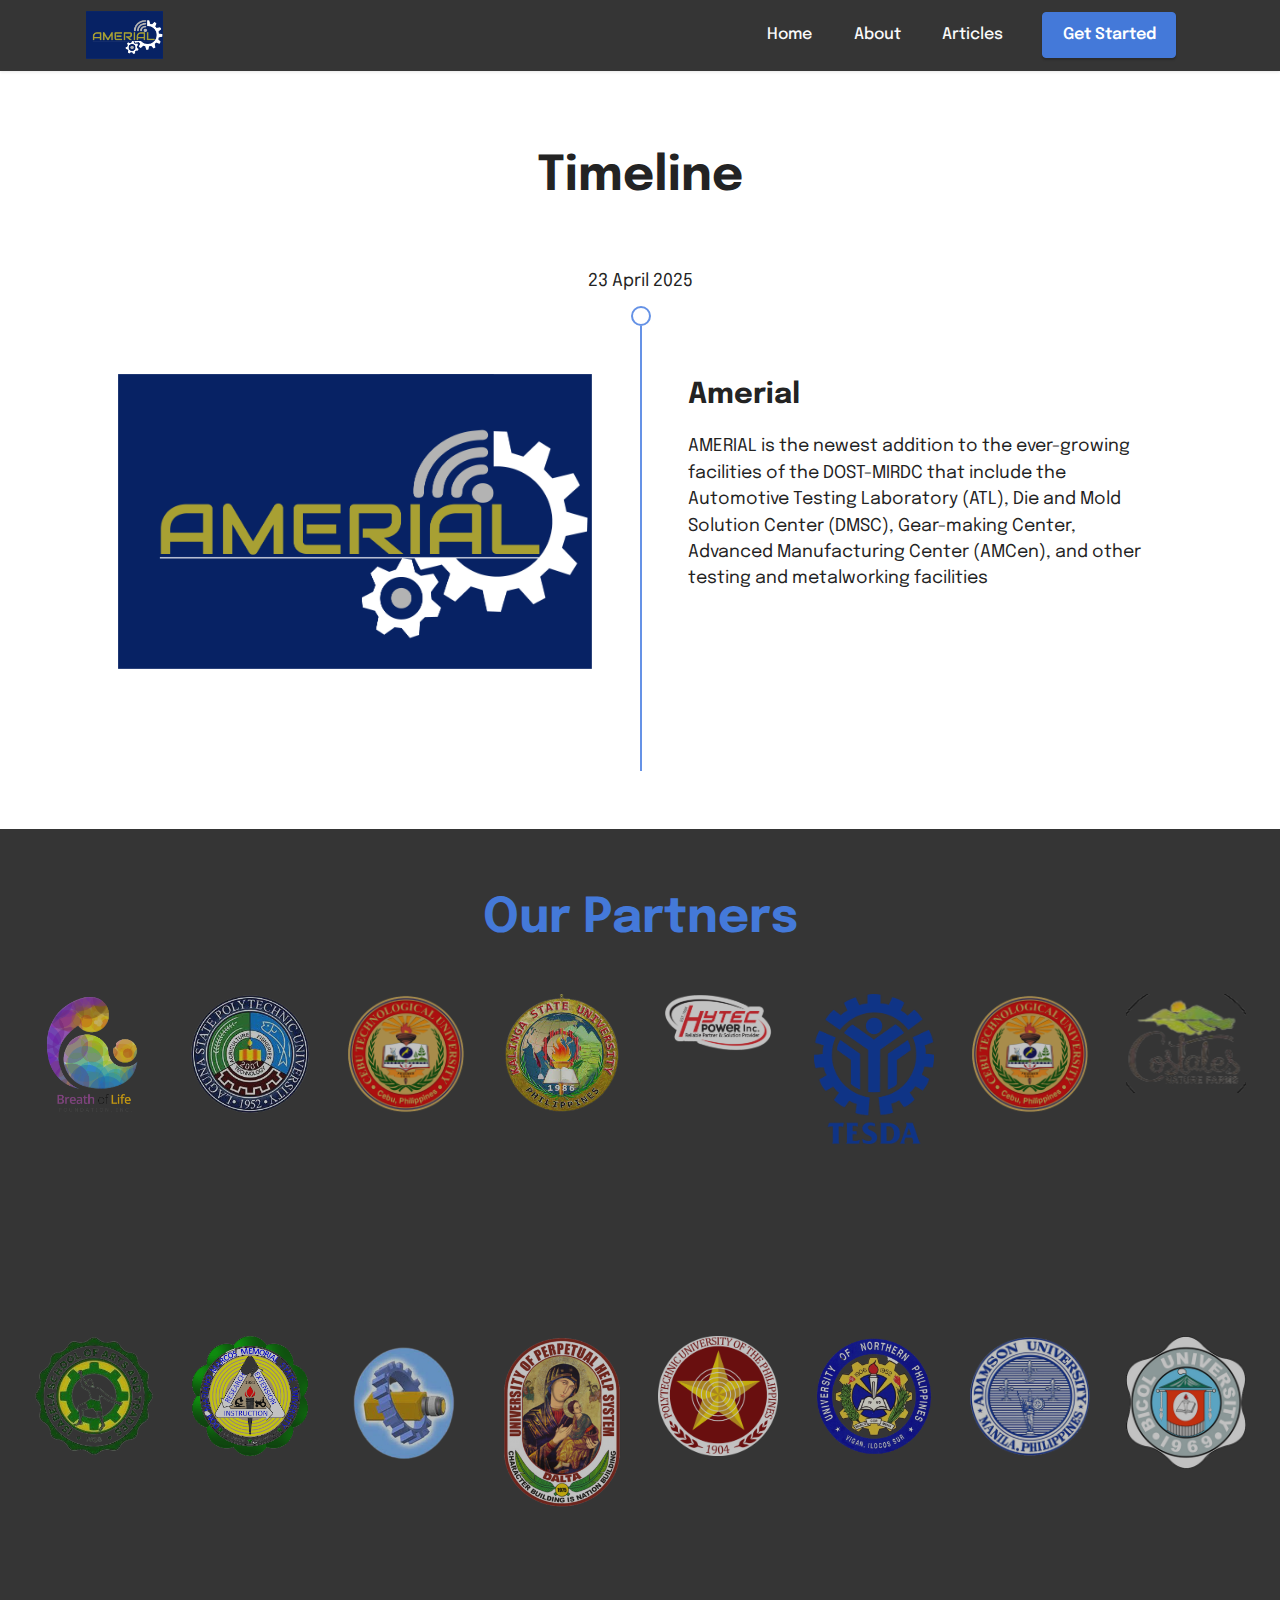
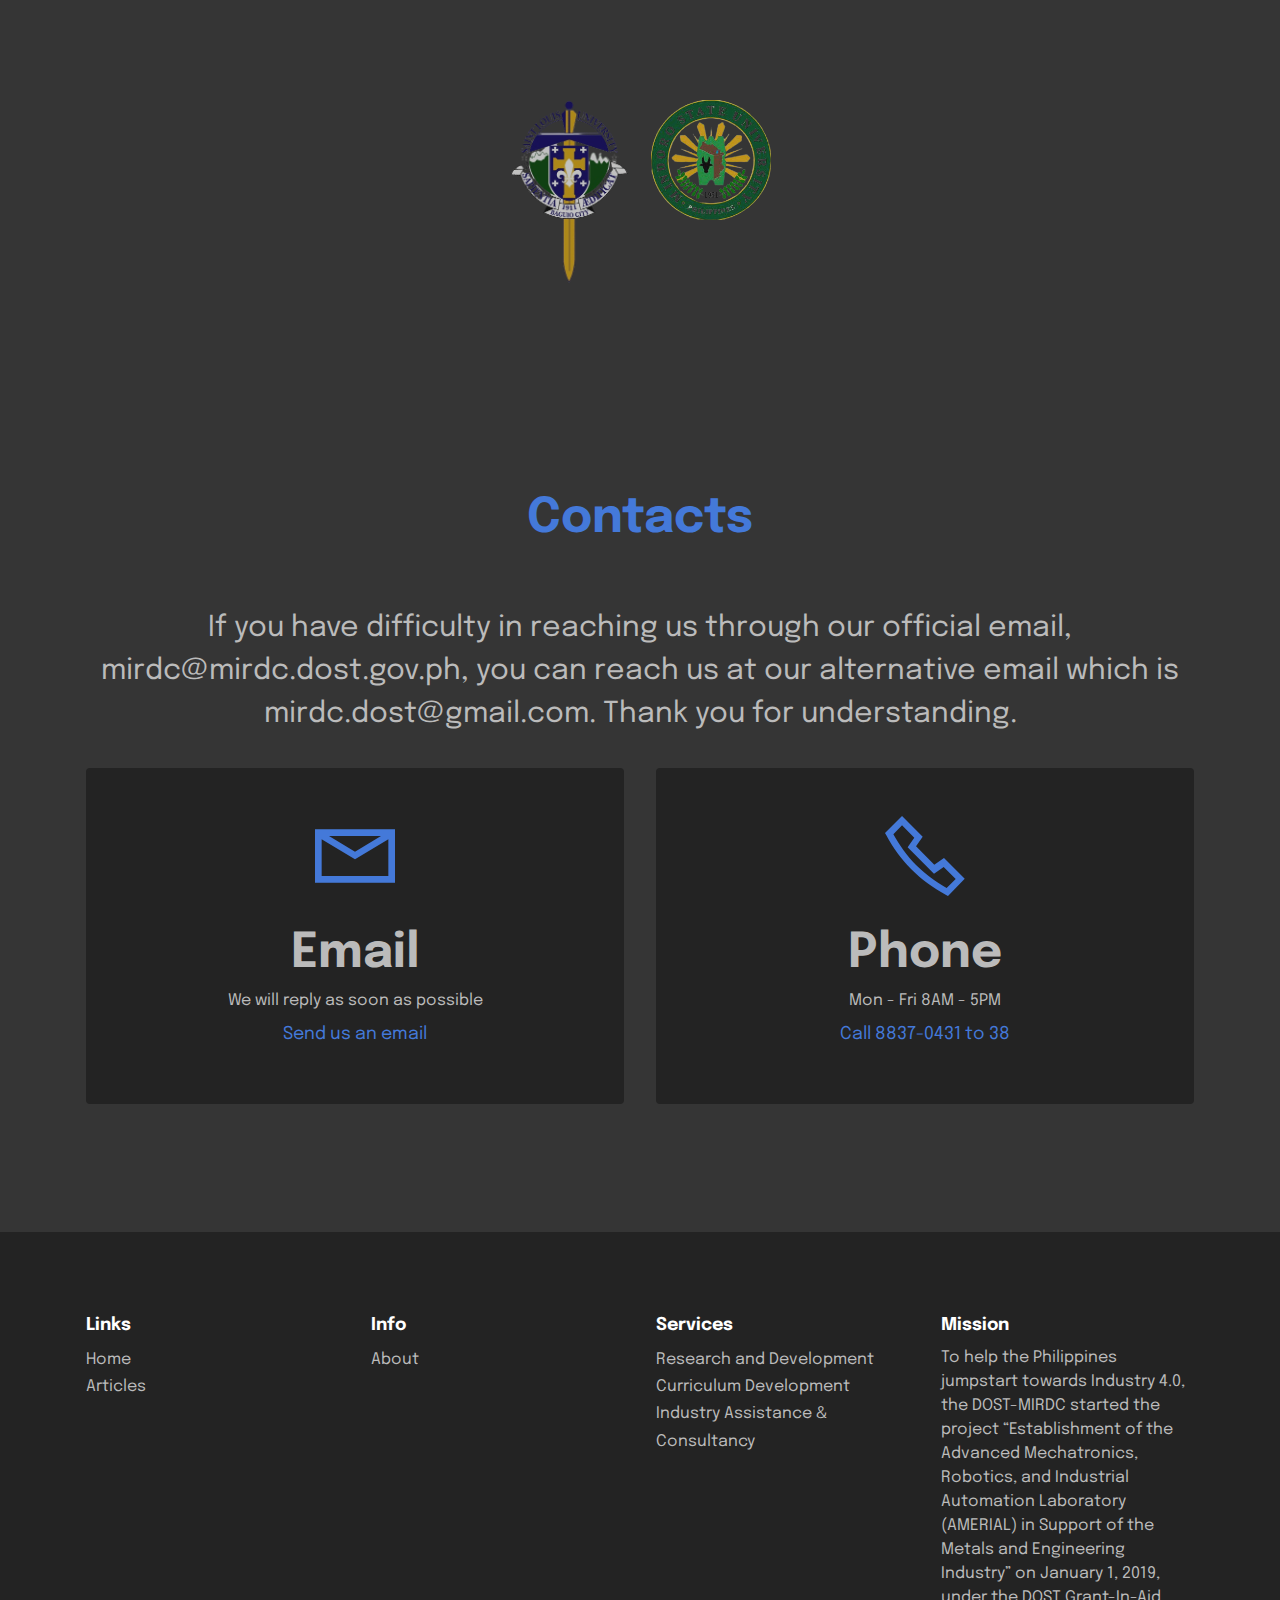
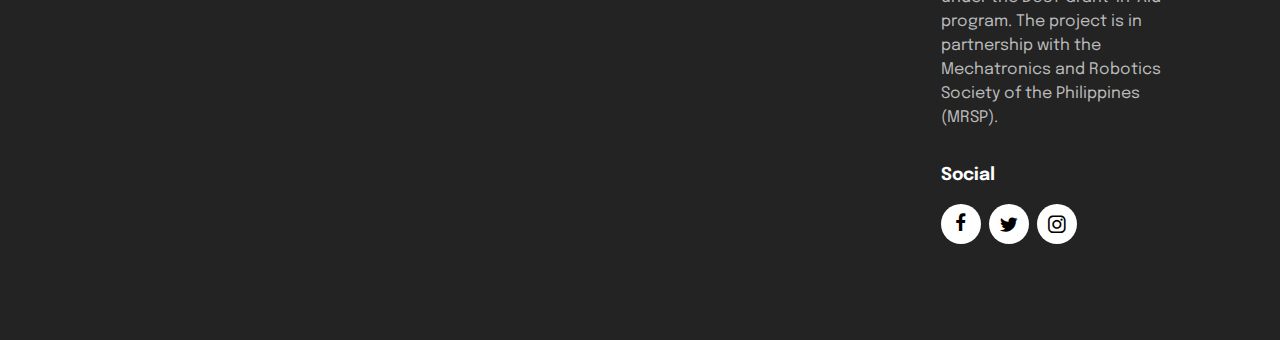
==== commit 75a522da: "fix the link on articles" ====
--- a/page1.html
+++ b/page1.html
@@ -8,13 +8,14 @@
   <meta name="twitter:card" content="summary_large_image"/>
   <meta name="twitter:image:src" content="">
   <meta property="og:image" content="">
-  <meta name="twitter:title" content="Page 1">
+  <meta name="twitter:title" content="Articles">
   <meta name="viewport" content="width=device-width, initial-scale=1, minimum-scale=1">
-  <link rel="shortcut icon" href="assets/images/logo.png" type="image/x-icon">
+  <link rel="shortcut icon" href="assets/images/amerial-combi6-c-1.jpg" type="image/x-icon">
   <meta name="description" content="">
   
   
-  <title>Page 1</title>
+  <title>Articles</title>
+  <link rel="stylesheet" href="assets/web/assets/mobirise-icons2/mobirise2.css">
   <link rel="stylesheet" href="assets/bootstrap/css/bootstrap.min.css">
   <link rel="stylesheet" href="assets/bootstrap/css/bootstrap-grid.min.css">
   <link rel="stylesheet" href="assets/bootstrap/css/bootstrap-reboot.min.css">
@@ -43,17 +44,18 @@
 
 
   
-  <section data-bs-version="5.1" class="menu menu2 cid-sFHpMqcXGj" once="menu" id="menu2-2">
-    
+  <section data-bs-version="5.1" class="menu menu1 cid-tmyaeHAddn" once="menu" id="menu1-f">
+    
+
     <nav class="navbar navbar-dropdown navbar-expand-lg">
         <div class="container">
             <div class="navbar-brand">
                 <span class="navbar-logo">
-                    <a href="https://mobiri.se">
-                        <img src="assets/images/logo.png" alt="Mobirise Website Builder" style="height: 3rem;">
+                    <a href="https://amcenit.github.io/amerial/#/">
+                        <img src="assets/images/amerial-combi6-c-1.jpg" alt="Mobirise Website Builder" style="height: 3rem;">
                     </a>
                 </span>
-                <span class="navbar-caption-wrap"><a class="navbar-caption text-black display-7" href="https://mobiri.se">Acoustic Music Festival</a></span>
+                
             </div>
             <button class="navbar-toggler" type="button" data-toggle="collapse" data-bs-toggle="collapse" data-target="#navbarSupportedContent" data-bs-target="#navbarSupportedContent" aria-controls="navbarNavAltMarkup" aria-expanded="false" aria-label="Toggle navigation">
                 <div class="hamburger">
@@ -64,34 +66,26 @@
                 </div>
             </button>
             <div class="collapse navbar-collapse" id="navbarSupportedContent">
-                <ul class="navbar-nav nav-dropdown" data-app-modern-menu="true"><li class="nav-item"><a class="nav-link link text-white text-primary display-4" href="index.html">Home</a></li>
-                    <li class="nav-item"><a class="nav-link link text-white text-primary display-4" href="index.html#features19-a">About</a></li>
-                    <li class="nav-item"><a class="nav-link link text-white display-4" href="index.html#features19-e">Articles</a>
-                    </li></ul>
-                <div class="icons-menu">
-                    <a class="iconfont-wrapper" href="https://mobiri.se" target="_blank">
-                        <span class="p-2 mbr-iconfont socicon-facebook socicon"></span>
-                    </a>
-                    <a class="iconfont-wrapper" href="https://mobiri.se" target="_blank">
-                        <span class="p-2 mbr-iconfont socicon-twitter socicon"></span>
-                    </a>
-                    <a class="iconfont-wrapper" href="https://mobiri.se" target="_blank">
-                        <span class="p-2 mbr-iconfont socicon-instagram socicon"></span>
-                    </a>
-                    
-                </div>
-                <div class="navbar-buttons mbr-section-btn"><a class="btn btn-primary display-4" href="https://mobiri.se">Get started</a></div>
+                <ul class="navbar-nav nav-dropdown" data-app-modern-menu="true"><li class="nav-item"><a class="nav-link link text-white text-primary display-4" href="index.html">Home</a></li><li class="nav-item"><a class="nav-link link text-white text-primary display-4" href="index.html#features19-a">
+                            About</a></li>
+                    <li class="nav-item"><a class="nav-link link text-white text-primary display-4" href="page1.html#timeline3-o">Articles</a></li></ul>
+                
+                <div class="navbar-buttons mbr-section-btn"><a class="btn btn-primary display-4" href="index.html">Get Started</a></div>
             </div>
         </div>
     </nav>
 </section>
 
-<section data-bs-version="5.1" class="timeline3 cid-sFHr5fwP9J" id="timeline3-4">
+<section data-bs-version="5.1" class="timeline3 cid-tmyaAY7Ghz" id="timeline3-o">
+    
+
     
     
     <div class="container">
         <div class="mbr-section-head">
-            <h3 class="mbr-section-title mbr-fonts-style align-center mb-0 display-2"><strong>Articles</strong></h3>
+            <h3 class="mbr-section-title mbr-fonts-style align-center mb-0 display-2">
+                <strong>Timeline</strong>
+            </h3>
             
         </div>
         <div class="timelines-container mt-4">
@@ -105,129 +99,252 @@
                 <span class="iconBackground"></span>
                 <div class="col-12 col-md-6">
                     <div class="image-wrapper">
-                        <img src="assets/images/mbr-4.jpg" alt="Mobirise Website Builder" title="">
+                        <a href="index.html"><img src="assets/images/amerial-combi6-c-1.jpg" alt="Amerial" title=""></a>
                     </div>
                 </div>
                 <div class="col-12 col-md-6">
                     <div class="timeline-text-wrapper">
-                        <h4 class="mbr-timeline-title mbr-fonts-style mb-0 display-5"><strong>Listening to Participants</strong></h4>
+                        <h4 class="mbr-timeline-title mbr-fonts-style mb-0 display-5"><strong>Amerial</strong></h4>
                         <p class="mbr-text mbr-fonts-style mt-3 mb-0 display-7">
-                            Lorem ipsum dolor sit amet, consectetur adipiscing elit. Curabitur sit amet porttitor ante. Pellentesque eu orci molestie est tincidunt interdum. Duis pellentesque volutpat leo vel rhoncus. Sed a metus sit amet sapien vulputate mattis. Nulla vel elementum lectus. Nulla euismod euismod maximus.
+                            AMERIAL is the newest addition to the ever-growing facilities of the DOST-MIRDC that include the Automotive Testing Laboratory (ATL), Die and Mold Solution Center (DMSC), Gear-making Center, Advanced Manufacturing Center (AMCen), and other testing and metalworking facilities
                         </p>
                     </div>
                 </div>
             </div>
-            <div class="row timeline-element first-separline mb-5">
-                <div class="timeline-date col-12">
-                    <div class="timeline-date-wrapper">
-                        <p class="mbr-timeline-date display-7">
-                            23 April 2025</p>
-                    </div>
-                </div>
-                <span class="iconBackground"></span>
-                <div class="col-12 col-md-6">
-                    <div class="image-wrapper">
-                        <img src="assets/images/mbr-6.jpg" alt="Mobirise Website Builder" title="">
-                    </div>
-                </div>
-                <div class="col-12 col-md-6">
-                    <div class="timeline-text-wrapper">
-                        <h4 class="mbr-timeline-title mbr-fonts-style mb-0 display-5"><strong>Solo Performances</strong></h4>
-                        <p class="mbr-text mbr-fonts-style mt-3 mb-0 display-7">
-                            Lorem ipsum dolor sit amet, consectetur adipiscing elit. Curabitur sit amet porttitor ante. Pellentesque eu orci molestie est tincidunt interdum. Duis pellentesque volutpat leo vel rhoncus. Sed a metus sit amet sapien vulputate mattis. Nulla vel elementum lectus. Nulla euismod euismod maximus.
-                        </p>
-                    </div>
-                </div>
-            </div>
-            <div class="row timeline-element first-separline mb-5">
-                <div class="timeline-date col-12">
-                    <div class="timeline-date-wrapper">
-                        <p class="mbr-timeline-date display-7">
-                            23 April 2025</p>
-                    </div>
-                </div>
-                <span class="iconBackground"></span>
-                <div class="col-12 col-md-6">
-                    <div class="image-wrapper">
-                        <img src="assets/images/mbr-3.jpg" alt="Mobirise Website Builder" title="">
-                    </div>
-                </div>
-                <div class="col-12 col-md-6">
-                    <div class="timeline-text-wrapper">
-                        <h4 class="mbr-timeline-title mbr-fonts-style mb-0 display-5"><strong>Final Concert</strong></h4>
-                        <p class="mbr-text mbr-fonts-style mt-3 mb-0 display-7">Lorem ipsum dolor sit amet, consectetur adipiscing elit. Curabitur sit amet porttitor ante. Pellentesque eu orci molestie est tincidunt interdum. Duis pellentesque volutpat leo vel rhoncus. Sed a metus sit amet sapien vulputate mattis. Nulla vel elementum lectus. Nulla euismod euismod maximus.<br></p>
-                    </div>
-                </div>
-            </div>
-            
-            
-            
-            
-            
-            
-            
-            
-            
-        </div>
-    </div>
-</section>
-
-<section data-bs-version="5.1" class="countdown1 cid-sFHtEv8xMy" id="countdown1-7">
-    
+            
+            
+            
+            
+            
+            
+            
+            
+            
+            
+            
+        </div>
+    </div>
+</section>
+
+<section data-bs-version="5.1" class="clients1 cid-tmyaeLMMTo" id="clients1-j">
+    
+    <div class="images-container container-fluid">
+        <div class="mbr-section-head">
+            <h3 class="mbr-section-title mbr-fonts-style align-center mb-0 display-2">
+                <strong>Our Partners</strong></h3>
+            
+            
+        </div>
+        <div class="row justify-content-center mt-4">
+            <div class="col-md-3 card">
+                <img src="assets/images/bol.png" alt="Breath of Life Foundation">
+            </div>
+            <div class="col-md-3 card">
+                <img src="assets/images/lspu.png" alt="Mobirise Website Builder">
+            </div>
+            <div class="col-md-3 card">
+                <img src="assets/images/ctu-removebg-preview.png" alt="Mobirise Website Builder">
+            </div>
+            <div class="col-md-3 card">
+                <img src="assets/images/ksu-removebg-preview.png" alt="Mobirise Website Builder">
+            </div>
+            <div class="col-md-3 card">
+                <img src="assets/images/hpi.png" alt="Mobirise Website Builder">
+            </div>
+            <div class="col-md-3 card">
+                <img src="assets/images/tesda.png" alt="Mobirise Website Builder">
+            </div>
+            <div class="col-md-3 card">
+                <img src="assets/images/ctu-removebg-preview.png" alt="Mobirise Website Builder">
+            </div>
+            <div class="col-md-3 card">
+                <img src="assets/images/cnf-removebg-preview-1.png" alt="Mobirise Website Builder">
+            </div>
+        </div>
+    </div>
+</section>
+
+<section data-bs-version="5.1" class="clients1 cid-tmyaeMMzKt" id="clients1-k">
+    
+    <div class="images-container container-fluid">
+        <div class="mbr-section-head">
+            
+            
+            
+        </div>
+        <div class="row justify-content-center mt-4">
+            <div class="col-md-3 card">
+                <img src="assets/images/isat-removebg-preview.png" alt="Mobirise Website Builder">
+            </div>
+            <div class="col-md-3 card">
+                <img src="assets/images/dmmmsu-removebg-preview.png" alt="Mobirise Website Builder">
+            </div>
+            <div class="col-md-3 card">
+                <img src="assets/images/inz-removebg-preview.png" alt="Mobirise Website Builder">
+            </div>
+            <div class="col-md-3 card">
+                <img src="assets/images/university-of-perpetual-help-system-dalta-logo.png" alt="Mobirise Website Builder">
+            </div>
+            <div class="col-md-3 card">
+                <img src="assets/images/pup.png" alt="Mobirise Website Builder">
+            </div>
+            <div class="col-md-3 card">
+                <img src="assets/images/unp-removebg-preview.png" alt="Mobirise Website Builder">
+            </div>
+            <div class="col-md-3 card">
+                <img src="assets/images/au.png" alt="Mobirise Website Builder">
+            </div>
+            <div class="col-md-3 card">
+                <img src="assets/images/bicol-university.png" alt="Mobirise Website Builder">
+            </div>
+        </div>
+    </div>
+</section>
+
+<section data-bs-version="5.1" class="clients1 cid-tmyaeNJBYD" id="clients1-l">
+    
+    <div class="images-container container">
+        <div class="mbr-section-head">
+            
+            
+            
+        </div>
+        <div class="row justify-content-center mt-4">
+            <div class="col-md-3 card">
+                <img src="assets/images/isat-removebg-preview-1.png" alt="">
+            </div>
+            <div class="col-md-3 card">
+                <img src="assets/images/isat-removebg-preview-1.png" alt="">
+            </div>
+            <div class="col-md-3 card">
+                <img src="assets/images/isat-removebg-preview-1.png" alt="">
+            </div>
+            <div class="col-md-3 card">
+                <img src="assets/images/saint-louis-university-baguio-logo-removebg-preview.png" alt="Mobirise Website Builder">
+            </div>
+            <div class="col-md-3 card">
+                <img src="assets/images/msu-removebg-preview.png" alt="Mobirise Website Builder">
+            </div>
+            <div class="col-md-3 card">
+                <img src="assets/images/isat-removebg-preview-1.png" alt="">
+            </div>
+            <div class="col-md-3 card">
+                <img src="assets/images/isat-removebg-preview-1.png" alt="">
+            </div>
+            <div class="col-md-3 card">
+                <img src="assets/images/isat-removebg-preview-1.png" alt="">
+            </div>
+        </div>
+    </div>
+</section>
+
+<section data-bs-version="5.1" class="contacts1 cid-tmyaeOF4mB" id="contacts1-m">
+
+    
+
     
     <div class="container">
-        <div class="row justify-content-center">
-            <div class="col-lg-8">
-                <h3 class="mbr-section-title mb-5 align-center mbr-fonts-style display-2"><strong>Events Coming Soon</strong>
-                </h3>
-                <h4 class="mbr-section-subtitle mb-5 align-center mbr-fonts-style display-7">Lorem ipsum dolor sit amet, consectetur adipiscing elit. Curabitur sit amet porttitor ante. Pellentesque eu orci molestie est tincidunt interdum. Duis pellentesque volutpat leo vel rhoncus. Sed a metus sit amet sapien vulputate mattis. Nulla vel elementum lectus.</h4>
-                <div class="countdown-cont align-center mb-5">
-                    <div class="daysCountdown col-xs-3 col-sm-3 col-md-3" title="Days"></div>
-                    <div class="hoursCountdown col-xs-3 col-sm-3 col-md-3" title="Hours"></div>
-                    <div class="minutesCountdown col-xs-3 col-sm-3 col-md-3" title="Minutes"></div>
-                    <div class="secondsCountdown col-xs-3 col-sm-3 col-md-3" title="Seconds"></div>
-                    <div class="countdown" data-due-date="2021/01/01"></div>
-                </div>
-                <p class="mbr-text mb-5 align-center mbr-fonts-style display-7">
-                    Subscribe to find out when we launch.
-                </p>
-            </div>
-        </div>
-        <div class="row">
-            <div class="col-lg-4 mx-auto mbr-form" data-form-type="formoid">
-                <form action="https://mobirise.eu/" method="POST" class="mbr-form form-with-styler" data-form-title="Form Name"><input type="hidden" name="email" data-form-email="true" value="HD7fzLeyk1wRZ0lqxSKRkWAlOVm67n9eucqYMtw2Wy9mAM3pbgCGhZ04UggqpeXrHI4JovNHfox2XPTMfYeQXJ+3jvS0x96p3H+hcdJHh5mC12L95lHf4rWna5Wlt+iS">
-                    <div class="row">
-                        <div hidden="hidden" data-form-alert="" class="alert alert-success col-12">Thanks for filling out the form!</div>
-                        <div hidden="hidden" data-form-alert-danger="" class="alert alert-danger col-12">Oops...! some problem!</div>
-                    </div>
-                    <div class="dragArea row">
-                        <div class="col form-group" data-for="email">
-                            <input type="text" name="email" placeholder="Email" data-form-field="email" class="form-control" required="required" value="" id="email-countdown1-7">
+        <div class="mbr-section-head">
+            <h3 class="mbr-section-title mbr-fonts-style align-center mb-0 display-2">
+                <strong>Contacts</strong><br><strong><br></strong>
+            </h3>
+            <h4 class="mbr-section-subtitle mbr-fonts-style align-center mb-0 mt-2 display-5">If you have difficulty in reaching us through our official email, mirdc@mirdc.dost.gov.ph, you can reach us at our alternative email which is mirdc.dost@gmail.com. Thank you for understanding.</h4>
+        </div>
+        <div class="row justify-content-center mt-4">
+            <div class="card col-12 col-lg-6">
+                <div class="card-wrapper">
+                    <div class="card-box align-center">
+                        <div class="image-wrapper">
+                            <span class="mbr-iconfont mobi-mbri-letter mobi-mbri"></span>
                         </div>
-                        <div class="mbr-section-btn"><button type="submit" class="btn btn-primary display-4">Subscribe</button></div>
-                    </div>
-                </form>
-            </div>
-        </div>
-    </div>
-</section>
-
-<section data-bs-version="5.1" class="footer7 cid-sFHu2wLoQp" once="footers" id="footer7-9">
-
-    
-
-    
-
+                        <h4 class="card-title mbr-fonts-style mb-2 display-2">
+                            <strong>Email</strong>
+                        </h4>
+                        <p class="mbr-text mbr-fonts-style mb-2 display-4">
+                            We will reply as soon as possible</p>
+                        <h5 class="link mbr-fonts-style display-7"><a href="mailto:mirdc@mirdc.dost.gov.ph" class="text-primary">Send us an
+                                email</a>
+                        </h5>
+                    </div>
+                </div>
+            </div>
+            <div class="card col-12 col-lg-6">
+                <div class="card-wrapper">
+                    <div class="card-box align-center">
+                        <div class="image-wrapper">
+                            <span class="mbr-iconfont mobi-mbri-phone mobi-mbri"></span>
+                        </div>
+                        <h4 class="card-title mbr-fonts-style align-center mb-2 display-2">
+                            <strong>Phone</strong>
+                        </h4>
+                        <p class="mbr-text mbr-fonts-style mb-2 display-4">
+                            Mon - Fri 8AM - 5PM</p>
+                        <h5 class="link mbr-black mbr-fonts-style display-7">
+                            <a href="tel:+12345678910" class="text-primary">Call&nbsp;</a>8837-0431 to 38</h5>
+                    </div>
+                </div>
+            </div>
+        </div>
+    </div>
+</section>
+
+<section data-bs-version="5.1" class="footer1 cid-tmyaePFtAO" once="footers" id="footer1-n">
+
+    
+    
     <div class="container">
-        <div class="row align-center mbr-white">
-            <div class="col-12">
-                <p class="mbr-text mb-0 mbr-fonts-style display-7">
-                    © Copyright 2025 Mobirise - All Rights Reserved
-                </p>
-            </div>
-        </div>
-    </div>
-</section><section class="display-7" style="padding: 0;align-items: center;justify-content: center;flex-wrap: wrap;    align-content: center;display: flex;position: relative;height: 4rem;"><a href="https://mobiri.se/2731320" style="flex: 1 1;height: 4rem;position: absolute;width: 100%;z-index: 1;"><img alt="" style="height: 4rem;" src="[data-uri]"></a><p style="margin: 0;text-align: center;" class="display-7">Made with Mobirise &#8204;</p><a style="z-index:1" href="https://mobirise.com/html-builder.html">Free HTML5 Page Generator</a></section><script src="assets/bootstrap/js/bootstrap.bundle.min.js"></script>  <script src="assets/smoothscroll/smooth-scroll.js"></script>  <script src="assets/ytplayer/index.js"></script>  <script src="assets/dropdown/js/navbar-dropdown.js"></script>  <script src="assets/countdown/countdown.js"></script>  <script src="assets/theme/js/script.js"></script>  <script src="assets/formoid/formoid.min.js"></script>  
+        <div class="row mbr-white">
+            <div class="col-12 col-md-6 col-lg-3">
+                <h5 class="mbr-section-subtitle mbr-fonts-style mb-2 display-7">
+                    <strong>Links</strong></h5>
+                <ul class="list mbr-fonts-style display-4">
+                    <li class="mbr-text item-wrap">Home</li><li class="mbr-text item-wrap">Articles</li><li class="mbr-text item-wrap"><br></li><li class="mbr-text item-wrap"><br></li>
+                </ul>
+            </div>
+            <div class="col-12 col-md-6 col-lg-3">
+                <h5 class="mbr-section-subtitle mbr-fonts-style mb-2 display-7">
+                    <strong>Info</strong></h5>
+                <ul class="list mbr-fonts-style display-4">
+
+                    <li class="mbr-text item-wrap">About</li><li class="mbr-text item-wrap"><br></li><li class="mbr-text item-wrap"><br></li><li class="mbr-text item-wrap"><br></li>
+                </ul>
+            </div>
+            <div class="col-12 col-md-6 col-lg-3">
+                <h5 class="mbr-section-subtitle mbr-fonts-style mb-2 display-7"><strong>Services</strong></h5>
+                <ul class="list mbr-fonts-style display-4">
+                    <li class="mbr-text item-wrap">Research and Development</li><li class="mbr-text item-wrap">Curriculum Development</li><li class="mbr-text item-wrap">Industry Assistance &amp; Consultancy</li><li class="mbr-text item-wrap"><br></li><li class="mbr-text item-wrap"><br></li>
+                </ul>
+            </div>
+            <div class="col-12 col-md-6 col-lg-3">
+                <h5 class="mbr-section-subtitle mbr-fonts-style mb-2 display-7"><strong>Mission</strong></h5>
+                <p class="mbr-text mbr-fonts-style mb-4 display-4">
+                    To help the Philippines jumpstart towards Industry 4.0, the DOST-MIRDC started the project “Establishment of the Advanced Mechatronics, Robotics, and Industrial Automation Laboratory (AMERIAL) in Support of the Metals and Engineering Industry” on January 1, 2019, under the DOST Grant-In-Aid program. The project is in partnership with the Mechatronics and Robotics Society of the Philippines (MRSP).</p>
+                <h5 class="mbr-section-subtitle mbr-fonts-style mb-3 display-7">
+                    <strong>Social</strong>
+                </h5>
+                <div class="social-row display-7">
+                    <div class="soc-item">
+                        <a href="https://twitter.com/mobirise" target="_blank">
+                            <span class="mbr-iconfont socicon socicon-facebook"></span>
+                        </a>
+                    </div>
+                    <div class="soc-item">
+                        
+                            <span class="mbr-iconfont socicon-twitter socicon"></span>
+                        
+                    </div>
+                    <div class="soc-item">
+                        
+                            <span class="mbr-iconfont socicon-instagram socicon"></span>
+                        
+                    </div>
+                    
+                </div>
+            </div>
+            
+        </div>
+    </div>
+</section><section class="display-7" style="padding: 0;align-items: center;justify-content: center;flex-wrap: wrap;    align-content: center;display: flex;position: relative;height: 4rem;"><a href="https://mobiri.se/2731320" style="flex: 1 1;height: 4rem;position: absolute;width: 100%;z-index: 1;"><img alt="" style="height: 4rem;" src="[data-uri]"></a><p style="margin: 0;text-align: center;" class="display-7">Designed with &#8204;</p><a style="z-index:1" href="https://mobirise.com"> Free Web Site  Creation Software</a></section><script src="assets/bootstrap/js/bootstrap.bundle.min.js"></script>  <script src="assets/smoothscroll/smooth-scroll.js"></script>  <script src="assets/ytplayer/index.js"></script>  <script src="assets/dropdown/js/navbar-dropdown.js"></script>  <script src="assets/theme/js/script.js"></script>  
   
   
 </body>
--- a/assets/web/assets/mobirise-icons2/mobirise2.css
+++ b/assets/web/assets/mobirise-icons2/mobirise2.css
@@ -0,0 +1,498 @@
+@font-face {
+  font-family: 'Moririse2';
+  font-display: swap;
+  src:  url('mobirise2.eot?f2bix4');
+  src:  url('mobirise2.eot?f2bix4#iefix') format('embedded-opentype'),
+    url('mobirise2.ttf?f2bix4') format('truetype'),
+    url('mobirise2.woff?f2bix4') format('woff'),
+    url('mobirise2.svg?f2bix4#mobirise2') format('svg');
+  font-weight: normal;
+  font-style: normal;
+}
+
+[class^="mobi-"], [class*=" mobi-"] {
+  /* use !important to prevent issues with browser extensions that change fonts */
+  font-family: 'Moririse2' !important;
+  speak: none;
+  font-style: normal;
+  font-weight: normal;
+  font-variant: normal;
+  text-transform: none;
+  line-height: 1;
+
+  /* Better Font Rendering =========== */
+  -webkit-font-smoothing: antialiased;
+  -moz-osx-font-smoothing: grayscale;
+}
+
+.mobi-mbri-add-submenu:before {
+  content: "\e900";
+}
+.mobi-mbri-alert:before {
+  content: "\e901";
+}
+.mobi-mbri-align-center:before {
+  content: "\e902";
+}
+.mobi-mbri-align-justify:before {
+  content: "\e903";
+}
+.mobi-mbri-align-left:before {
+  content: "\e904";
+}
+.mobi-mbri-align-right:before {
+  content: "\e905";
+}
+.mobi-mbri-android:before {
+  content: "\e906";
+}
+.mobi-mbri-apple:before {
+  content: "\e907";
+}
+.mobi-mbri-arrow-down:before {
+  content: "\e908";
+}
+.mobi-mbri-arrow-next:before {
+  content: "\e909";
+}
+.mobi-mbri-arrow-prev:before {
+  content: "\e90a";
+}
+.mobi-mbri-arrow-up:before {
+  content: "\e90b";
+}
+.mobi-mbri-bold:before {
+  content: "\e90c";
+}
+.mobi-mbri-bookmark:before {
+  content: "\e90d";
+}
+.mobi-mbri-bootstrap:before {
+  content: "\e90e";
+}
+.mobi-mbri-briefcase:before {
+  content: "\e90f";
+}
+.mobi-mbri-browse:before {
+  content: "\e910";
+}
+.mobi-mbri-bulleted-list:before {
+  content: "\e911";
+}
+.mobi-mbri-calendar:before {
+  content: "\e912";
+}
+.mobi-mbri-camera:before {
+  content: "\e913";
+}
+.mobi-mbri-cart-add:before {
+  content: "\e914";
+}
+.mobi-mbri-cart-full:before {
+  content: "\e915";
+}
+.mobi-mbri-cash:before {
+  content: "\e916";
+}
+.mobi-mbri-change-style:before {
+  content: "\e917";
+}
+.mobi-mbri-chat:before {
+  content: "\e918";
+}
+.mobi-mbri-clock:before {
+  content: "\e919";
+}
+.mobi-mbri-close:before {
+  content: "\e91a";
+}
+.mobi-mbri-cloud:before {
+  content: "\e91b";
+}
+.mobi-mbri-code:before {
+  content: "\e91c";
+}
+.mobi-mbri-contact-form:before {
+  content: "\e91d";
+}
+.mobi-mbri-credit-card:before {
+  content: "\e91e";
+}
+.mobi-mbri-cursor-click:before {
+  content: "\e91f";
+}
+.mobi-mbri-cust-feedback:before {
+  content: "\e920";
+}
+.mobi-mbri-database:before {
+  content: "\e921";
+}
+.mobi-mbri-delivery:before {
+  content: "\e922";
+}
+.mobi-mbri-desktop:before {
+  content: "\e923";
+}
+.mobi-mbri-devices:before {
+  content: "\e924";
+}
+.mobi-mbri-down:before {
+  content: "\e925";
+}
+.mobi-mbri-download-2:before {
+  content: "\e926";
+}
+.mobi-mbri-download:before {
+  content: "\e927";
+}
+.mobi-mbri-drag-n-drop-2:before {
+  content: "\e928";
+}
+.mobi-mbri-drag-n-drop:before {
+  content: "\e929";
+}
+.mobi-mbri-edit-2:before {
+  content: "\e92a";
+}
+.mobi-mbri-edit:before {
+  content: "\e92b";
+}
+.mobi-mbri-error:before {
+  content: "\e92c";
+}
+.mobi-mbri-extension:before {
+  content: "\e92d";
+}
+.mobi-mbri-features:before {
+  content: "\e92e";
+}
+.mobi-mbri-file:before {
+  content: "\e92f";
+}
+.mobi-mbri-flag:before {
+  content: "\e930";
+}
+.mobi-mbri-folder:before {
+  content: "\e931";
+}
+.mobi-mbri-gift:before {
+  content: "\e932";
+}
+.mobi-mbri-github:before {
+  content: "\e933";
+}
+.mobi-mbri-globe-2:before {
+  content: "\e934";
+}
+.mobi-mbri-globe:before {
+  content: "\e935";
+}
+.mobi-mbri-growing-chart:before {
+  content: "\e936";
+}
+.mobi-mbri-hearth:before {
+  content: "\e937";
+}
+.mobi-mbri-help:before {
+  content: "\e938";
+}
+.mobi-mbri-home:before {
+  content: "\e939";
+}
+.mobi-mbri-hot-cup:before {
+  content: "\e93a";
+}
+.mobi-mbri-idea:before {
+  content: "\e93b";
+}
+.mobi-mbri-image-gallery:before {
+  content: "\e93c";
+}
+.mobi-mbri-image-slider:before {
+  content: "\e93d";
+}
+.mobi-mbri-info:before {
+  content: "\e93e";
+}
+.mobi-mbri-italic:before {
+  content: "\e93f";
+}
+.mobi-mbri-key:before {
+  content: "\e940";
+}
+.mobi-mbri-laptop:before {
+  content: "\e941";
+}
+.mobi-mbri-layers:before {
+  content: "\e942";
+}
+.mobi-mbri-left-right:before {
+  content: "\e943";
+}
+.mobi-mbri-left:before {
+  content: "\e944";
+}
+.mobi-mbri-letter:before {
+  content: "\e945";
+}
+.mobi-mbri-like:before {
+  content: "\e946";
+}
+.mobi-mbri-link:before {
+  content: "\e947";
+}
+.mobi-mbri-lock:before {
+  content: "\e948";
+}
+.mobi-mbri-login:before {
+  content: "\e949";
+}
+.mobi-mbri-logout:before {
+  content: "\e94a";
+}
+.mobi-mbri-magic-stick:before {
+  content: "\e94b";
+}
+.mobi-mbri-map-pin:before {
+  content: "\e94c";
+}
+.mobi-mbri-menu:before {
+  content: "\e94d";
+}
+.mobi-mbri-mobile-2:before {
+  content: "\e94e";
+}
+.mobi-mbri-mobile-horizontal:before {
+  content: "\e94f";
+}
+.mobi-mbri-mobile:before {
+  content: "\e950";
+}
+.mobi-mbri-mobirise:before {
+  content: "\e951";
+}
+.mobi-mbri-more-horizontal:before {
+  content: "\e952";
+}
+.mobi-mbri-more-vertical:before {
+  content: "\e953";
+}
+.mobi-mbri-music:before {
+  content: "\e954";
+}
+.mobi-mbri-new-file:before {
+  content: "\e955";
+}
+.mobi-mbri-numbered-list:before {
+  content: "\e956";
+}
+.mobi-mbri-opened-folder:before {
+  content: "\e957";
+}
+.mobi-mbri-pages:before {
+  content: "\e958";
+}
+.mobi-mbri-paper-plane:before {
+  content: "\e959";
+}
+.mobi-mbri-paperclip:before {
+  content: "\e95a";
+}
+.mobi-mbri-phone:before {
+  content: "\e95b";
+}
+.mobi-mbri-photo:before {
+  content: "\e95c";
+}
+.mobi-mbri-photos:before {
+  content: "\e95d";
+}
+.mobi-mbri-pin:before {
+  content: "\e95e";
+}
+.mobi-mbri-play:before {
+  content: "\e95f";
+}
+.mobi-mbri-plus:before {
+  content: "\e960";
+}
+.mobi-mbri-preview:before {
+  content: "\e961";
+}
+.mobi-mbri-print:before {
+  content: "\e962";
+}
+.mobi-mbri-protect:before {
+  content: "\e963";
+}
+.mobi-mbri-question:before {
+  content: "\e964";
+}
+.mobi-mbri-quote-left:before {
+  content: "\e965";
+}
+.mobi-mbri-quote-right:before {
+  content: "\e966";
+}
+.mobi-mbri-redo:before {
+  content: "\e967";
+}
+.mobi-mbri-refresh:before {
+  content: "\e968";
+}
+.mobi-mbri-responsive-2:before {
+  content: "\e969";
+}
+.mobi-mbri-responsive:before {
+  content: "\e96a";
+}
+.mobi-mbri-right:before {
+  content: "\e96b";
+}
+.mobi-mbri-rocket:before {
+  content: "\e96c";
+}
+.mobi-mbri-sad-face:before {
+  content: "\e96d";
+}
+.mobi-mbri-sale:before {
+  content: "\e96e";
+}
+.mobi-mbri-save:before {
+  content: "\e96f";
+}
+.mobi-mbri-search:before {
+  content: "\e970";
+}
+.mobi-mbri-setting-2:before {
+  content: "\e971";
+}
+.mobi-mbri-setting-3:before {
+  content: "\e972";
+}
+.mobi-mbri-setting:before {
+  content: "\e973";
+}
+.mobi-mbri-share:before {
+  content: "\e974";
+}
+.mobi-mbri-shopping-bag:before {
+  content: "\e975";
+}
+.mobi-mbri-shopping-basket:before {
+  content: "\e976";
+}
+.mobi-mbri-shopping-cart:before {
+  content: "\e977";
+}
+.mobi-mbri-sites:before {
+  content: "\e978";
+}
+.mobi-mbri-smile-face:before {
+  content: "\e979";
+}
+.mobi-mbri-speed:before {
+  content: "\e97a";
+}
+.mobi-mbri-star:before {
+  content: "\e97b";
+}
+.mobi-mbri-success:before {
+  content: "\e97c";
+}
+.mobi-mbri-sun:before {
+  content: "\e97d";
+}
+.mobi-mbri-sun2:before {
+  content: "\e97e";
+}
+.mobi-mbri-tablet-vertical:before {
+  content: "\e97f";
+}
+.mobi-mbri-tablet:before {
+  content: "\e980";
+}
+.mobi-mbri-target:before {
+  content: "\e981";
+}
+.mobi-mbri-timer:before {
+  content: "\e982";
+}
+.mobi-mbri-to-ftp:before {
+  content: "\e983";
+}
+.mobi-mbri-to-local-drive:before {
+  content: "\e984";
+}
+.mobi-mbri-touch-swipe:before {
+  content: "\e985";
+}
+.mobi-mbri-touch:before {
+  content: "\e986";
+}
+.mobi-mbri-trash:before {
+  content: "\e987";
+}
+.mobi-mbri-underline:before {
+  content: "\e988";
+}
+.mobi-mbri-undo:before {
+  content: "\e989";
+}
+.mobi-mbri-unlink:before {
+  content: "\e98a";
+}
+.mobi-mbri-unlock:before {
+  content: "\e98b";
+}
+.mobi-mbri-up-down:before {
+  content: "\e98c";
+}
+.mobi-mbri-up:before {
+  content: "\e98d";
+}
+.mobi-mbri-update:before {
+  content: "\e98e";
+}
+.mobi-mbri-upload-2:before {
+  content: "\e98f";
+}
+.mobi-mbri-upload:before {
+  content: "\e990";
+}
+.mobi-mbri-user-2:before {
+  content: "\e991";
+}
+.mobi-mbri-user:before {
+  content: "\e992";
+}
+.mobi-mbri-users:before {
+  content: "\e993";
+}
+.mobi-mbri-video-play:before {
+  content: "\e994";
+}
+.mobi-mbri-video:before {
+  content: "\e995";
+}
+.mobi-mbri-watch:before {
+  content: "\e996";
+}
+.mobi-mbri-website-theme-2:before {
+  content: "\e997";
+}
+.mobi-mbri-website-theme:before {
+  content: "\e998";
+}
+.mobi-mbri-wifi:before {
+  content: "\e999";
+}
+.mobi-mbri-windows:before {
+  content: "\e99a";
+}
+.mobi-mbri-zoom-in:before {
+  content: "\e99b";
+}
+.mobi-mbri-zoom-out:before {
+  content: "\e99c";
+}
--- a/assets/mobirise/css/mbr-additional.css
+++ b/assets/mobirise/css/mbr-additional.css
@@ -1335,3 +1335,607 @@
 .cid-sFGDg6hy8z .mbr-iconfont {
   color: black;
 }
+.cid-tmyaeHAddn .navbar-dropdown {
+  position: relative !important;
+}
+.cid-tmyaeHAddn .dropdown-item:before {
+  font-family: Moririse2 !important;
+  content: "\e966";
+  display: inline-block;
+  width: 0;
+  position: absolute;
+  left: 1rem;
+  top: 0.5rem;
+  margin-right: 0.5rem;
+  line-height: 1;
+  font-size: inherit;
+  vertical-align: middle;
+  text-align: center;
+  overflow: hidden;
+  transform: scale(0, 1);
+  transition: all 0.25s ease-in-out;
+}
+.cid-tmyaeHAddn .dropdown-menu {
+  padding: 0;
+  border-radius: 4px;
+  box-shadow: 0 1px 3px 0 rgba(0, 0, 0, 0.1);
+}
+.cid-tmyaeHAddn .dropdown-item {
+  border-bottom: 1px solid #e6e6e6;
+}
+.cid-tmyaeHAddn .dropdown-item:hover,
+.cid-tmyaeHAddn .dropdown-item:focus {
+  background: #4479d9 !important;
+  color: white !important;
+}
+.cid-tmyaeHAddn .dropdown-item:first-child {
+  border-top-left-radius: 4px;
+  border-top-right-radius: 4px;
+}
+.cid-tmyaeHAddn .dropdown-item:last-child {
+  border-bottom: none;
+  border-bottom-left-radius: 4px;
+  border-bottom-right-radius: 4px;
+}
+.cid-tmyaeHAddn .nav-dropdown .link {
+  padding: 0 0.3em !important;
+  margin: 0.667em 1em !important;
+}
+.cid-tmyaeHAddn .nav-dropdown .link.dropdown-toggle::after {
+  margin-left: 0.5rem;
+  margin-top: 0.2rem;
+}
+.cid-tmyaeHAddn .nav-link {
+  position: relative;
+}
+.cid-tmyaeHAddn .container {
+  display: flex;
+  margin: auto;
+}
+.cid-tmyaeHAddn .iconfont-wrapper {
+  color: #000000 !important;
+  font-size: 1.5rem;
+  padding-right: 0.5rem;
+}
+.cid-tmyaeHAddn .dropdown-menu,
+.cid-tmyaeHAddn .navbar.opened {
+  background: #353535 !important;
+}
+.cid-tmyaeHAddn .nav-item:focus,
+.cid-tmyaeHAddn .nav-link:focus {
+  outline: none;
+}
+.cid-tmyaeHAddn .dropdown .dropdown-menu .dropdown-item {
+  width: auto;
+  transition: all 0.25s ease-in-out;
+}
+.cid-tmyaeHAddn .dropdown .dropdown-menu .dropdown-item::after {
+  right: 0.5rem;
+}
+.cid-tmyaeHAddn .dropdown .dropdown-menu .dropdown-item .mbr-iconfont {
+  margin-right: 0.5rem;
+  vertical-align: sub;
+}
+.cid-tmyaeHAddn .dropdown .dropdown-menu .dropdown-item .mbr-iconfont:before {
+  display: inline-block;
+  transform: scale(1, 1);
+  transition: all 0.25s ease-in-out;
+}
+.cid-tmyaeHAddn .collapsed .dropdown-menu .dropdown-item:before {
+  display: none;
+}
+.cid-tmyaeHAddn .collapsed .dropdown .dropdown-menu .dropdown-item {
+  padding: 0.235em 1.5em 0.235em 1.5em !important;
+  transition: none;
+  margin: 0 !important;
+}
+.cid-tmyaeHAddn .navbar {
+  min-height: 70px;
+  transition: all 0.3s;
+  border-bottom: 1px solid transparent;
+  box-shadow: 0 1px 3px 0 rgba(0, 0, 0, 0.1);
+  background: #353535;
+}
+.cid-tmyaeHAddn .navbar.opened {
+  transition: all 0.3s;
+}
+.cid-tmyaeHAddn .navbar .dropdown-item {
+  padding: 0.5rem 1.8rem;
+}
+.cid-tmyaeHAddn .navbar .navbar-logo img {
+  width: auto;
+}
+.cid-tmyaeHAddn .navbar .navbar-collapse {
+  justify-content: flex-end;
+  z-index: 1;
+}
+.cid-tmyaeHAddn .navbar.collapsed {
+  justify-content: center;
+}
+.cid-tmyaeHAddn .navbar.collapsed .nav-item .nav-link::before {
+  display: none;
+}
+.cid-tmyaeHAddn .navbar.collapsed.opened .dropdown-menu {
+  top: 0;
+}
+@media (min-width: 992px) {
+  .cid-tmyaeHAddn .navbar.collapsed.opened:not(.navbar-short) .navbar-collapse {
+    max-height: calc(98.5vh - 3rem);
+  }
+}
+.cid-tmyaeHAddn .navbar.collapsed .dropdown-menu .dropdown-submenu {
+  left: 0 !important;
+}
+.cid-tmyaeHAddn .navbar.collapsed .dropdown-menu .dropdown-item:after {
+  right: auto;
+}
+.cid-tmyaeHAddn .navbar.collapsed .dropdown-menu .dropdown-toggle[data-toggle="dropdown-submenu"]:after {
+  margin-left: 0.5rem;
+  margin-top: 0.2rem;
+  border-top: 0.35em solid;
+  border-right: 0.35em solid transparent;
+  border-left: 0.35em solid transparent;
+  border-bottom: 0;
+  top: 41%;
+}
+.cid-tmyaeHAddn .navbar.collapsed ul.navbar-nav li {
+  margin: auto;
+}
+.cid-tmyaeHAddn .navbar.collapsed .dropdown-menu .dropdown-item {
+  padding: 0.25rem 1.5rem;
+  text-align: center;
+}
+.cid-tmyaeHAddn .navbar.collapsed .icons-menu {
+  padding-left: 0;
+  padding-right: 0;
+  padding-top: 0.5rem;
+  padding-bottom: 0.5rem;
+}
+@media (max-width: 991px) {
+  .cid-tmyaeHAddn .navbar .nav-item .nav-link::before {
+    display: none;
+  }
+  .cid-tmyaeHAddn .navbar.opened .dropdown-menu {
+    top: 0;
+  }
+  .cid-tmyaeHAddn .navbar .dropdown-menu .dropdown-submenu {
+    left: 0 !important;
+  }
+  .cid-tmyaeHAddn .navbar .dropdown-menu .dropdown-item:after {
+    right: auto;
+  }
+  .cid-tmyaeHAddn .navbar .dropdown-menu .dropdown-toggle[data-toggle="dropdown-submenu"]:after {
+    margin-left: 0.5rem;
+    margin-top: 0.2rem;
+    border-top: 0.35em solid;
+    border-right: 0.35em solid transparent;
+    border-left: 0.35em solid transparent;
+    border-bottom: 0;
+    top: 40%;
+  }
+  .cid-tmyaeHAddn .navbar .navbar-logo img {
+    height: 3rem !important;
+  }
+  .cid-tmyaeHAddn .navbar ul.navbar-nav li {
+    margin: auto;
+  }
+  .cid-tmyaeHAddn .navbar .dropdown-menu .dropdown-item {
+    padding: 0.25rem 1.5rem !important;
+    text-align: center;
+  }
+  .cid-tmyaeHAddn .navbar .navbar-brand {
+    flex-shrink: initial;
+    flex-basis: auto;
+    word-break: break-word;
+    padding-right: 2rem;
+  }
+  .cid-tmyaeHAddn .navbar .navbar-toggler {
+    flex-basis: auto;
+  }
+  .cid-tmyaeHAddn .navbar .icons-menu {
+    padding-left: 0;
+    padding-top: 0.5rem;
+    padding-bottom: 0.5rem;
+  }
+}
+.cid-tmyaeHAddn .navbar.navbar-short {
+  min-height: 60px;
+}
+.cid-tmyaeHAddn .navbar.navbar-short .navbar-logo img {
+  height: 2.5rem !important;
+}
+.cid-tmyaeHAddn .navbar.navbar-short .navbar-brand {
+  min-height: 60px;
+  padding: 0;
+}
+.cid-tmyaeHAddn .navbar-brand {
+  min-height: 70px;
+  flex-shrink: 0;
+  align-items: center;
+  margin-right: 0;
+  padding: 10px 0;
+  transition: all 0.3s;
+  word-break: break-word;
+  z-index: 1;
+}
+.cid-tmyaeHAddn .navbar-brand .navbar-caption {
+  line-height: inherit !important;
+}
+.cid-tmyaeHAddn .navbar-brand .navbar-logo a {
+  outline: none;
+}
+.cid-tmyaeHAddn .dropdown-item.active,
+.cid-tmyaeHAddn .dropdown-item:active {
+  background-color: transparent;
+}
+.cid-tmyaeHAddn .navbar-expand-lg .navbar-nav .nav-link {
+  padding: 0;
+}
+.cid-tmyaeHAddn .nav-dropdown .link.dropdown-toggle {
+  margin-right: 1.667em;
+}
+.cid-tmyaeHAddn .nav-dropdown .link.dropdown-toggle[aria-expanded="true"] {
+  margin-right: 0;
+  padding: 0.667em 1.667em;
+}
+.cid-tmyaeHAddn .navbar.navbar-expand-lg .dropdown .dropdown-menu {
+  background: #353535;
+}
+.cid-tmyaeHAddn .navbar.navbar-expand-lg .dropdown .dropdown-menu .dropdown-submenu {
+  margin: 0;
+  left: 100%;
+}
+.cid-tmyaeHAddn .navbar .dropdown.open > .dropdown-menu {
+  display: block;
+}
+.cid-tmyaeHAddn ul.navbar-nav {
+  flex-wrap: wrap;
+}
+.cid-tmyaeHAddn .navbar-buttons {
+  text-align: center;
+  min-width: 170px;
+}
+.cid-tmyaeHAddn button.navbar-toggler {
+  outline: none;
+  width: 31px;
+  height: 20px;
+  cursor: pointer;
+  transition: all 0.2s;
+  position: relative;
+  align-self: center;
+}
+.cid-tmyaeHAddn button.navbar-toggler .hamburger span {
+  position: absolute;
+  right: 0;
+  width: 30px;
+  height: 2px;
+  border-right: 5px;
+  background-color: #ffffff;
+}
+.cid-tmyaeHAddn button.navbar-toggler .hamburger span:nth-child(1) {
+  top: 0;
+  transition: all 0.2s;
+}
+.cid-tmyaeHAddn button.navbar-toggler .hamburger span:nth-child(2) {
+  top: 8px;
+  transition: all 0.15s;
+}
+.cid-tmyaeHAddn button.navbar-toggler .hamburger span:nth-child(3) {
+  top: 8px;
+  transition: all 0.15s;
+}
+.cid-tmyaeHAddn button.navbar-toggler .hamburger span:nth-child(4) {
+  top: 16px;
+  transition: all 0.2s;
+}
+.cid-tmyaeHAddn nav.opened .hamburger span:nth-child(1) {
+  top: 8px;
+  width: 0;
+  opacity: 0;
+  right: 50%;
+  transition: all 0.2s;
+}
+.cid-tmyaeHAddn nav.opened .hamburger span:nth-child(2) {
+  transform: rotate(45deg);
+  transition: all 0.25s;
+}
+.cid-tmyaeHAddn nav.opened .hamburger span:nth-child(3) {
+  transform: rotate(-45deg);
+  transition: all 0.25s;
+}
+.cid-tmyaeHAddn nav.opened .hamburger span:nth-child(4) {
+  top: 8px;
+  width: 0;
+  opacity: 0;
+  right: 50%;
+  transition: all 0.2s;
+}
+.cid-tmyaeHAddn .navbar-dropdown {
+  padding: 0 1rem;
+}
+.cid-tmyaeHAddn a.nav-link {
+  display: flex;
+  align-items: center;
+  justify-content: center;
+}
+.cid-tmyaeHAddn .icons-menu {
+  flex-wrap: nowrap;
+  display: flex;
+  justify-content: center;
+  padding-left: 1rem;
+  padding-right: 1rem;
+  padding-top: 0.3rem;
+  text-align: center;
+}
+@media screen and (-ms-high-contrast: active), (-ms-high-contrast: none) {
+  .cid-tmyaeHAddn .navbar {
+    height: 70px;
+  }
+  .cid-tmyaeHAddn .navbar.opened {
+    height: auto;
+  }
+  .cid-tmyaeHAddn .nav-item .nav-link:hover::before {
+    width: 175%;
+    max-width: calc(100% + 2rem);
+    left: -1rem;
+  }
+}
+.cid-tmyaAY7Ghz {
+  padding-top: 5rem;
+  padding-bottom: 5rem;
+  background-color: #ffffff;
+}
+.cid-tmyaAY7Ghz .mbr-fallback-image.disabled {
+  display: none;
+}
+.cid-tmyaAY7Ghz .mbr-fallback-image {
+  display: block;
+  background-size: cover;
+  background-position: center center;
+  width: 100%;
+  height: 100%;
+  position: absolute;
+  top: 0;
+}
+.cid-tmyaAY7Ghz .timeline-element {
+  position: relative;
+}
+.cid-tmyaAY7Ghz .timelines-container {
+  display: flex;
+  flex-wrap: wrap;
+}
+.cid-tmyaAY7Ghz .image-wrapper img {
+  width: 100%;
+  object-fit: cover;
+}
+.cid-tmyaAY7Ghz .mbr-section-title,
+.cid-tmyaAY7Ghz .mbr-section-subtitle,
+.cid-tmyaAY7Ghz .timeline-date {
+  text-align: center;
+}
+.cid-tmyaAY7Ghz .iconBackground {
+  position: absolute;
+  width: 20px;
+  height: 20px;
+  border-radius: 50%;
+  border: 2px solid #6592e6;
+  margin-left: -9px;
+  padding: 0;
+}
+@media (max-width: 767px) {
+  .cid-tmyaAY7Ghz .iconBackground {
+    left: 15px;
+    top: 30px;
+  }
+}
+@media (min-width: 768px) {
+  .cid-tmyaAY7Ghz .iconBackground {
+    top: 70px;
+    left: 50%;
+  }
+}
+.cid-tmyaAY7Ghz .row:after {
+  content: "";
+  position: absolute;
+  background-color: #6592e6;
+  width: 2px;
+}
+@media (max-width: 767px) {
+  .cid-tmyaAY7Ghz .row:after {
+    height: calc(100% + 30px);
+    top: 50px;
+    left: 15px;
+  }
+}
+@media (min-width: 768px) {
+  .cid-tmyaAY7Ghz .row:after {
+    height: calc(100% - 20px);
+    top: 90px;
+    left: 50%;
+  }
+}
+@media (max-width: 767px) {
+  .cid-tmyaAY7Ghz .timeline-date-wrapper,
+  .cid-tmyaAY7Ghz .timeline-text-wrapper,
+  .cid-tmyaAY7Ghz .image-wrapper {
+    padding: 0rem;
+    padding-left: 2rem;
+  }
+  .cid-tmyaAY7Ghz .mbr-timeline-date {
+    text-align: left !important;
+  }
+  .cid-tmyaAY7Ghz .mbr-timeline-title {
+    text-align: left;
+    margin-top: 1rem;
+  }
+}
+@media (max-width: 991px) and (min-width: 768px) {
+  .cid-tmyaAY7Ghz .timeline-date-wrapper,
+  .cid-tmyaAY7Ghz .timeline-text-wrapper {
+    padding: 1rem;
+  }
+}
+@media (min-width: 992px) {
+  .cid-tmyaAY7Ghz .timeline-date-wrapper,
+  .cid-tmyaAY7Ghz .timeline-text-wrapper,
+  .cid-tmyaAY7Ghz .image-wrapper {
+    padding: 2rem;
+  }
+}
+.cid-tmyaeLMMTo {
+  padding-top: 4rem;
+  padding-bottom: 3rem;
+  background-color: #353535;
+}
+.cid-tmyaeLMMTo img {
+  width: 120px;
+  margin: auto;
+}
+.cid-tmyaeLMMTo .card {
+  transition: all 0.3s;
+  height: fit-content;
+  padding: 1rem 0;
+  opacity: 0.7;
+  margin-bottom: 1rem;
+}
+@media (min-width: 992px) {
+  .cid-tmyaeLMMTo .card {
+    max-width: 12.5%;
+  }
+}
+.cid-tmyaeLMMTo .mbr-section-title {
+  color: #4479d9;
+}
+.cid-tmyaeMMzKt {
+  padding-top: 4rem;
+  padding-bottom: 4rem;
+  background-color: #353535;
+}
+.cid-tmyaeMMzKt img {
+  width: 120px;
+  margin: auto;
+}
+.cid-tmyaeMMzKt .card {
+  transition: all 0.3s;
+  height: fit-content;
+  padding: 1rem 0;
+  opacity: 0.7;
+  margin-bottom: 1rem;
+}
+@media (min-width: 992px) {
+  .cid-tmyaeMMzKt .card {
+    max-width: 12.5%;
+  }
+}
+.cid-tmyaeNJBYD {
+  padding-top: 3rem;
+  padding-bottom: 3rem;
+  background-color: #353535;
+}
+.cid-tmyaeNJBYD img {
+  width: 120px;
+  margin: auto;
+}
+.cid-tmyaeNJBYD .card {
+  transition: all 0.3s;
+  height: fit-content;
+  padding: 1rem 0;
+  opacity: 0.7;
+  margin-bottom: 1rem;
+}
+@media (min-width: 992px) {
+  .cid-tmyaeNJBYD .card {
+    max-width: 12.5%;
+  }
+}
+.cid-tmyaeOF4mB {
+  padding-top: 8rem;
+  padding-bottom: 8rem;
+  background-color: #353535;
+}
+.cid-tmyaeOF4mB .mbr-iconfont {
+  display: block;
+  font-size: 5rem;
+  color: #4479d9;
+  margin-bottom: 2rem;
+}
+.cid-tmyaeOF4mB .card-wrapper {
+  padding: 3rem;
+  background: #232323;
+  border-radius: 4px;
+}
+@media (max-width: 992px) {
+  .cid-tmyaeOF4mB .card-wrapper {
+    margin-bottom: 2rem;
+  }
+}
+@media (max-width: 767px) {
+  .cid-tmyaeOF4mB .card-wrapper {
+    padding: 3rem 1rem;
+  }
+}
+.cid-tmyaeOF4mB .mbr-section-title {
+  color: #4479d9;
+}
+.cid-tmyaeOF4mB .card-title {
+  color: #bbbbbb;
+}
+.cid-tmyaeOF4mB .mbr-text {
+  color: #bbbbbb;
+}
+.cid-tmyaeOF4mB .mbr-section-subtitle {
+  color: #bbbbbb;
+}
+.cid-tmyaeOF4mB .link {
+  color: #4479d9;
+}
+.cid-tmyaePFtAO {
+  padding-top: 5rem;
+  padding-bottom: 5rem;
+  background-color: #232323;
+}
+.cid-tmyaePFtAO .social-row {
+  display: flex;
+  flex-wrap: wrap;
+}
+.cid-tmyaePFtAO .soc-item {
+  display: flex;
+  align-items: center;
+  justify-content: center;
+  border-radius: 50%;
+  background-color: white;
+  margin-right: 0.5rem;
+  margin-bottom: 1rem;
+  padding: 0.5rem;
+  height: 2.5rem;
+  width: 2.5rem;
+}
+@media (max-width: 767px) {
+  .cid-tmyaePFtAO .row {
+    text-align: center;
+  }
+  .cid-tmyaePFtAO .social-row {
+    justify-content: center;
+  }
+}
+.cid-tmyaePFtAO .list {
+  list-style: none;
+  padding-left: 0;
+  color: #bbbbbb;
+}
+@media (max-width: 991px) {
+  .cid-tmyaePFtAO .list {
+    margin-bottom: 2rem;
+  }
+}
+@media (min-width: 992px) {
+  .cid-tmyaePFtAO .list {
+    margin-bottom: 0rem;
+  }
+}
+.cid-tmyaePFtAO .mbr-text {
+  color: #bbbbbb;
+}
+.cid-tmyaePFtAO .mbr-iconfont {
+  color: black;
+}
--- a/assets/mobirise/css/mbr-additional.css
+++ b/assets/mobirise/css/mbr-additional.css
@@ -1335,3 +1335,607 @@
 .cid-sFGDg6hy8z .mbr-iconfont {
   color: black;
 }
+.cid-tmyaeHAddn .navbar-dropdown {
+  position: relative !important;
+}
+.cid-tmyaeHAddn .dropdown-item:before {
+  font-family: Moririse2 !important;
+  content: "\e966";
+  display: inline-block;
+  width: 0;
+  position: absolute;
+  left: 1rem;
+  top: 0.5rem;
+  margin-right: 0.5rem;
+  line-height: 1;
+  font-size: inherit;
+  vertical-align: middle;
+  text-align: center;
+  overflow: hidden;
+  transform: scale(0, 1);
+  transition: all 0.25s ease-in-out;
+}
+.cid-tmyaeHAddn .dropdown-menu {
+  padding: 0;
+  border-radius: 4px;
+  box-shadow: 0 1px 3px 0 rgba(0, 0, 0, 0.1);
+}
+.cid-tmyaeHAddn .dropdown-item {
+  border-bottom: 1px solid #e6e6e6;
+}
+.cid-tmyaeHAddn .dropdown-item:hover,
+.cid-tmyaeHAddn .dropdown-item:focus {
+  background: #4479d9 !important;
+  color: white !important;
+}
+.cid-tmyaeHAddn .dropdown-item:first-child {
+  border-top-left-radius: 4px;
+  border-top-right-radius: 4px;
+}
+.cid-tmyaeHAddn .dropdown-item:last-child {
+  border-bottom: none;
+  border-bottom-left-radius: 4px;
+  border-bottom-right-radius: 4px;
+}
+.cid-tmyaeHAddn .nav-dropdown .link {
+  padding: 0 0.3em !important;
+  margin: 0.667em 1em !important;
+}
+.cid-tmyaeHAddn .nav-dropdown .link.dropdown-toggle::after {
+  margin-left: 0.5rem;
+  margin-top: 0.2rem;
+}
+.cid-tmyaeHAddn .nav-link {
+  position: relative;
+}
+.cid-tmyaeHAddn .container {
+  display: flex;
+  margin: auto;
+}
+.cid-tmyaeHAddn .iconfont-wrapper {
+  color: #000000 !important;
+  font-size: 1.5rem;
+  padding-right: 0.5rem;
+}
+.cid-tmyaeHAddn .dropdown-menu,
+.cid-tmyaeHAddn .navbar.opened {
+  background: #353535 !important;
+}
+.cid-tmyaeHAddn .nav-item:focus,
+.cid-tmyaeHAddn .nav-link:focus {
+  outline: none;
+}
+.cid-tmyaeHAddn .dropdown .dropdown-menu .dropdown-item {
+  width: auto;
+  transition: all 0.25s ease-in-out;
+}
+.cid-tmyaeHAddn .dropdown .dropdown-menu .dropdown-item::after {
+  right: 0.5rem;
+}
+.cid-tmyaeHAddn .dropdown .dropdown-menu .dropdown-item .mbr-iconfont {
+  margin-right: 0.5rem;
+  vertical-align: sub;
+}
+.cid-tmyaeHAddn .dropdown .dropdown-menu .dropdown-item .mbr-iconfont:before {
+  display: inline-block;
+  transform: scale(1, 1);
+  transition: all 0.25s ease-in-out;
+}
+.cid-tmyaeHAddn .collapsed .dropdown-menu .dropdown-item:before {
+  display: none;
+}
+.cid-tmyaeHAddn .collapsed .dropdown .dropdown-menu .dropdown-item {
+  padding: 0.235em 1.5em 0.235em 1.5em !important;
+  transition: none;
+  margin: 0 !important;
+}
+.cid-tmyaeHAddn .navbar {
+  min-height: 70px;
+  transition: all 0.3s;
+  border-bottom: 1px solid transparent;
+  box-shadow: 0 1px 3px 0 rgba(0, 0, 0, 0.1);
+  background: #353535;
+}
+.cid-tmyaeHAddn .navbar.opened {
+  transition: all 0.3s;
+}
+.cid-tmyaeHAddn .navbar .dropdown-item {
+  padding: 0.5rem 1.8rem;
+}
+.cid-tmyaeHAddn .navbar .navbar-logo img {
+  width: auto;
+}
+.cid-tmyaeHAddn .navbar .navbar-collapse {
+  justify-content: flex-end;
+  z-index: 1;
+}
+.cid-tmyaeHAddn .navbar.collapsed {
+  justify-content: center;
+}
+.cid-tmyaeHAddn .navbar.collapsed .nav-item .nav-link::before {
+  display: none;
+}
+.cid-tmyaeHAddn .navbar.collapsed.opened .dropdown-menu {
+  top: 0;
+}
+@media (min-width: 992px) {
+  .cid-tmyaeHAddn .navbar.collapsed.opened:not(.navbar-short) .navbar-collapse {
+    max-height: calc(98.5vh - 3rem);
+  }
+}
+.cid-tmyaeHAddn .navbar.collapsed .dropdown-menu .dropdown-submenu {
+  left: 0 !important;
+}
+.cid-tmyaeHAddn .navbar.collapsed .dropdown-menu .dropdown-item:after {
+  right: auto;
+}
+.cid-tmyaeHAddn .navbar.collapsed .dropdown-menu .dropdown-toggle[data-toggle="dropdown-submenu"]:after {
+  margin-left: 0.5rem;
+  margin-top: 0.2rem;
+  border-top: 0.35em solid;
+  border-right: 0.35em solid transparent;
+  border-left: 0.35em solid transparent;
+  border-bottom: 0;
+  top: 41%;
+}
+.cid-tmyaeHAddn .navbar.collapsed ul.navbar-nav li {
+  margin: auto;
+}
+.cid-tmyaeHAddn .navbar.collapsed .dropdown-menu .dropdown-item {
+  padding: 0.25rem 1.5rem;
+  text-align: center;
+}
+.cid-tmyaeHAddn .navbar.collapsed .icons-menu {
+  padding-left: 0;
+  padding-right: 0;
+  padding-top: 0.5rem;
+  padding-bottom: 0.5rem;
+}
+@media (max-width: 991px) {
+  .cid-tmyaeHAddn .navbar .nav-item .nav-link::before {
+    display: none;
+  }
+  .cid-tmyaeHAddn .navbar.opened .dropdown-menu {
+    top: 0;
+  }
+  .cid-tmyaeHAddn .navbar .dropdown-menu .dropdown-submenu {
+    left: 0 !important;
+  }
+  .cid-tmyaeHAddn .navbar .dropdown-menu .dropdown-item:after {
+    right: auto;
+  }
+  .cid-tmyaeHAddn .navbar .dropdown-menu .dropdown-toggle[data-toggle="dropdown-submenu"]:after {
+    margin-left: 0.5rem;
+    margin-top: 0.2rem;
+    border-top: 0.35em solid;
+    border-right: 0.35em solid transparent;
+    border-left: 0.35em solid transparent;
+    border-bottom: 0;
+    top: 40%;
+  }
+  .cid-tmyaeHAddn .navbar .navbar-logo img {
+    height: 3rem !important;
+  }
+  .cid-tmyaeHAddn .navbar ul.navbar-nav li {
+    margin: auto;
+  }
+  .cid-tmyaeHAddn .navbar .dropdown-menu .dropdown-item {
+    padding: 0.25rem 1.5rem !important;
+    text-align: center;
+  }
+  .cid-tmyaeHAddn .navbar .navbar-brand {
+    flex-shrink: initial;
+    flex-basis: auto;
+    word-break: break-word;
+    padding-right: 2rem;
+  }
+  .cid-tmyaeHAddn .navbar .navbar-toggler {
+    flex-basis: auto;
+  }
+  .cid-tmyaeHAddn .navbar .icons-menu {
+    padding-left: 0;
+    padding-top: 0.5rem;
+    padding-bottom: 0.5rem;
+  }
+}
+.cid-tmyaeHAddn .navbar.navbar-short {
+  min-height: 60px;
+}
+.cid-tmyaeHAddn .navbar.navbar-short .navbar-logo img {
+  height: 2.5rem !important;
+}
+.cid-tmyaeHAddn .navbar.navbar-short .navbar-brand {
+  min-height: 60px;
+  padding: 0;
+}
+.cid-tmyaeHAddn .navbar-brand {
+  min-height: 70px;
+  flex-shrink: 0;
+  align-items: center;
+  margin-right: 0;
+  padding: 10px 0;
+  transition: all 0.3s;
+  word-break: break-word;
+  z-index: 1;
+}
+.cid-tmyaeHAddn .navbar-brand .navbar-caption {
+  line-height: inherit !important;
+}
+.cid-tmyaeHAddn .navbar-brand .navbar-logo a {
+  outline: none;
+}
+.cid-tmyaeHAddn .dropdown-item.active,
+.cid-tmyaeHAddn .dropdown-item:active {
+  background-color: transparent;
+}
+.cid-tmyaeHAddn .navbar-expand-lg .navbar-nav .nav-link {
+  padding: 0;
+}
+.cid-tmyaeHAddn .nav-dropdown .link.dropdown-toggle {
+  margin-right: 1.667em;
+}
+.cid-tmyaeHAddn .nav-dropdown .link.dropdown-toggle[aria-expanded="true"] {
+  margin-right: 0;
+  padding: 0.667em 1.667em;
+}
+.cid-tmyaeHAddn .navbar.navbar-expand-lg .dropdown .dropdown-menu {
+  background: #353535;
+}
+.cid-tmyaeHAddn .navbar.navbar-expand-lg .dropdown .dropdown-menu .dropdown-submenu {
+  margin: 0;
+  left: 100%;
+}
+.cid-tmyaeHAddn .navbar .dropdown.open > .dropdown-menu {
+  display: block;
+}
+.cid-tmyaeHAddn ul.navbar-nav {
+  flex-wrap: wrap;
+}
+.cid-tmyaeHAddn .navbar-buttons {
+  text-align: center;
+  min-width: 170px;
+}
+.cid-tmyaeHAddn button.navbar-toggler {
+  outline: none;
+  width: 31px;
+  height: 20px;
+  cursor: pointer;
+  transition: all 0.2s;
+  position: relative;
+  align-self: center;
+}
+.cid-tmyaeHAddn button.navbar-toggler .hamburger span {
+  position: absolute;
+  right: 0;
+  width: 30px;
+  height: 2px;
+  border-right: 5px;
+  background-color: #ffffff;
+}
+.cid-tmyaeHAddn button.navbar-toggler .hamburger span:nth-child(1) {
+  top: 0;
+  transition: all 0.2s;
+}
+.cid-tmyaeHAddn button.navbar-toggler .hamburger span:nth-child(2) {
+  top: 8px;
+  transition: all 0.15s;
+}
+.cid-tmyaeHAddn button.navbar-toggler .hamburger span:nth-child(3) {
+  top: 8px;
+  transition: all 0.15s;
+}
+.cid-tmyaeHAddn button.navbar-toggler .hamburger span:nth-child(4) {
+  top: 16px;
+  transition: all 0.2s;
+}
+.cid-tmyaeHAddn nav.opened .hamburger span:nth-child(1) {
+  top: 8px;
+  width: 0;
+  opacity: 0;
+  right: 50%;
+  transition: all 0.2s;
+}
+.cid-tmyaeHAddn nav.opened .hamburger span:nth-child(2) {
+  transform: rotate(45deg);
+  transition: all 0.25s;
+}
+.cid-tmyaeHAddn nav.opened .hamburger span:nth-child(3) {
+  transform: rotate(-45deg);
+  transition: all 0.25s;
+}
+.cid-tmyaeHAddn nav.opened .hamburger span:nth-child(4) {
+  top: 8px;
+  width: 0;
+  opacity: 0;
+  right: 50%;
+  transition: all 0.2s;
+}
+.cid-tmyaeHAddn .navbar-dropdown {
+  padding: 0 1rem;
+}
+.cid-tmyaeHAddn a.nav-link {
+  display: flex;
+  align-items: center;
+  justify-content: center;
+}
+.cid-tmyaeHAddn .icons-menu {
+  flex-wrap: nowrap;
+  display: flex;
+  justify-content: center;
+  padding-left: 1rem;
+  padding-right: 1rem;
+  padding-top: 0.3rem;
+  text-align: center;
+}
+@media screen and (-ms-high-contrast: active), (-ms-high-contrast: none) {
+  .cid-tmyaeHAddn .navbar {
+    height: 70px;
+  }
+  .cid-tmyaeHAddn .navbar.opened {
+    height: auto;
+  }
+  .cid-tmyaeHAddn .nav-item .nav-link:hover::before {
+    width: 175%;
+    max-width: calc(100% + 2rem);
+    left: -1rem;
+  }
+}
+.cid-tmyaAY7Ghz {
+  padding-top: 5rem;
+  padding-bottom: 5rem;
+  background-color: #ffffff;
+}
+.cid-tmyaAY7Ghz .mbr-fallback-image.disabled {
+  display: none;
+}
+.cid-tmyaAY7Ghz .mbr-fallback-image {
+  display: block;
+  background-size: cover;
+  background-position: center center;
+  width: 100%;
+  height: 100%;
+  position: absolute;
+  top: 0;
+}
+.cid-tmyaAY7Ghz .timeline-element {
+  position: relative;
+}
+.cid-tmyaAY7Ghz .timelines-container {
+  display: flex;
+  flex-wrap: wrap;
+}
+.cid-tmyaAY7Ghz .image-wrapper img {
+  width: 100%;
+  object-fit: cover;
+}
+.cid-tmyaAY7Ghz .mbr-section-title,
+.cid-tmyaAY7Ghz .mbr-section-subtitle,
+.cid-tmyaAY7Ghz .timeline-date {
+  text-align: center;
+}
+.cid-tmyaAY7Ghz .iconBackground {
+  position: absolute;
+  width: 20px;
+  height: 20px;
+  border-radius: 50%;
+  border: 2px solid #6592e6;
+  margin-left: -9px;
+  padding: 0;
+}
+@media (max-width: 767px) {
+  .cid-tmyaAY7Ghz .iconBackground {
+    left: 15px;
+    top: 30px;
+  }
+}
+@media (min-width: 768px) {
+  .cid-tmyaAY7Ghz .iconBackground {
+    top: 70px;
+    left: 50%;
+  }
+}
+.cid-tmyaAY7Ghz .row:after {
+  content: "";
+  position: absolute;
+  background-color: #6592e6;
+  width: 2px;
+}
+@media (max-width: 767px) {
+  .cid-tmyaAY7Ghz .row:after {
+    height: calc(100% + 30px);
+    top: 50px;
+    left: 15px;
+  }
+}
+@media (min-width: 768px) {
+  .cid-tmyaAY7Ghz .row:after {
+    height: calc(100% - 20px);
+    top: 90px;
+    left: 50%;
+  }
+}
+@media (max-width: 767px) {
+  .cid-tmyaAY7Ghz .timeline-date-wrapper,
+  .cid-tmyaAY7Ghz .timeline-text-wrapper,
+  .cid-tmyaAY7Ghz .image-wrapper {
+    padding: 0rem;
+    padding-left: 2rem;
+  }
+  .cid-tmyaAY7Ghz .mbr-timeline-date {
+    text-align: left !important;
+  }
+  .cid-tmyaAY7Ghz .mbr-timeline-title {
+    text-align: left;
+    margin-top: 1rem;
+  }
+}
+@media (max-width: 991px) and (min-width: 768px) {
+  .cid-tmyaAY7Ghz .timeline-date-wrapper,
+  .cid-tmyaAY7Ghz .timeline-text-wrapper {
+    padding: 1rem;
+  }
+}
+@media (min-width: 992px) {
+  .cid-tmyaAY7Ghz .timeline-date-wrapper,
+  .cid-tmyaAY7Ghz .timeline-text-wrapper,
+  .cid-tmyaAY7Ghz .image-wrapper {
+    padding: 2rem;
+  }
+}
+.cid-tmyaeLMMTo {
+  padding-top: 4rem;
+  padding-bottom: 3rem;
+  background-color: #353535;
+}
+.cid-tmyaeLMMTo img {
+  width: 120px;
+  margin: auto;
+}
+.cid-tmyaeLMMTo .card {
+  transition: all 0.3s;
+  height: fit-content;
+  padding: 1rem 0;
+  opacity: 0.7;
+  margin-bottom: 1rem;
+}
+@media (min-width: 992px) {
+  .cid-tmyaeLMMTo .card {
+    max-width: 12.5%;
+  }
+}
+.cid-tmyaeLMMTo .mbr-section-title {
+  color: #4479d9;
+}
+.cid-tmyaeMMzKt {
+  padding-top: 4rem;
+  padding-bottom: 4rem;
+  background-color: #353535;
+}
+.cid-tmyaeMMzKt img {
+  width: 120px;
+  margin: auto;
+}
+.cid-tmyaeMMzKt .card {
+  transition: all 0.3s;
+  height: fit-content;
+  padding: 1rem 0;
+  opacity: 0.7;
+  margin-bottom: 1rem;
+}
+@media (min-width: 992px) {
+  .cid-tmyaeMMzKt .card {
+    max-width: 12.5%;
+  }
+}
+.cid-tmyaeNJBYD {
+  padding-top: 3rem;
+  padding-bottom: 3rem;
+  background-color: #353535;
+}
+.cid-tmyaeNJBYD img {
+  width: 120px;
+  margin: auto;
+}
+.cid-tmyaeNJBYD .card {
+  transition: all 0.3s;
+  height: fit-content;
+  padding: 1rem 0;
+  opacity: 0.7;
+  margin-bottom: 1rem;
+}
+@media (min-width: 992px) {
+  .cid-tmyaeNJBYD .card {
+    max-width: 12.5%;
+  }
+}
+.cid-tmyaeOF4mB {
+  padding-top: 8rem;
+  padding-bottom: 8rem;
+  background-color: #353535;
+}
+.cid-tmyaeOF4mB .mbr-iconfont {
+  display: block;
+  font-size: 5rem;
+  color: #4479d9;
+  margin-bottom: 2rem;
+}
+.cid-tmyaeOF4mB .card-wrapper {
+  padding: 3rem;
+  background: #232323;
+  border-radius: 4px;
+}
+@media (max-width: 992px) {
+  .cid-tmyaeOF4mB .card-wrapper {
+    margin-bottom: 2rem;
+  }
+}
+@media (max-width: 767px) {
+  .cid-tmyaeOF4mB .card-wrapper {
+    padding: 3rem 1rem;
+  }
+}
+.cid-tmyaeOF4mB .mbr-section-title {
+  color: #4479d9;
+}
+.cid-tmyaeOF4mB .card-title {
+  color: #bbbbbb;
+}
+.cid-tmyaeOF4mB .mbr-text {
+  color: #bbbbbb;
+}
+.cid-tmyaeOF4mB .mbr-section-subtitle {
+  color: #bbbbbb;
+}
+.cid-tmyaeOF4mB .link {
+  color: #4479d9;
+}
+.cid-tmyaePFtAO {
+  padding-top: 5rem;
+  padding-bottom: 5rem;
+  background-color: #232323;
+}
+.cid-tmyaePFtAO .social-row {
+  display: flex;
+  flex-wrap: wrap;
+}
+.cid-tmyaePFtAO .soc-item {
+  display: flex;
+  align-items: center;
+  justify-content: center;
+  border-radius: 50%;
+  background-color: white;
+  margin-right: 0.5rem;
+  margin-bottom: 1rem;
+  padding: 0.5rem;
+  height: 2.5rem;
+  width: 2.5rem;
+}
+@media (max-width: 767px) {
+  .cid-tmyaePFtAO .row {
+    text-align: center;
+  }
+  .cid-tmyaePFtAO .social-row {
+    justify-content: center;
+  }
+}
+.cid-tmyaePFtAO .list {
+  list-style: none;
+  padding-left: 0;
+  color: #bbbbbb;
+}
+@media (max-width: 991px) {
+  .cid-tmyaePFtAO .list {
+    margin-bottom: 2rem;
+  }
+}
+@media (min-width: 992px) {
+  .cid-tmyaePFtAO .list {
+    margin-bottom: 0rem;
+  }
+}
+.cid-tmyaePFtAO .mbr-text {
+  color: #bbbbbb;
+}
+.cid-tmyaePFtAO .mbr-iconfont {
+  color: black;
+}
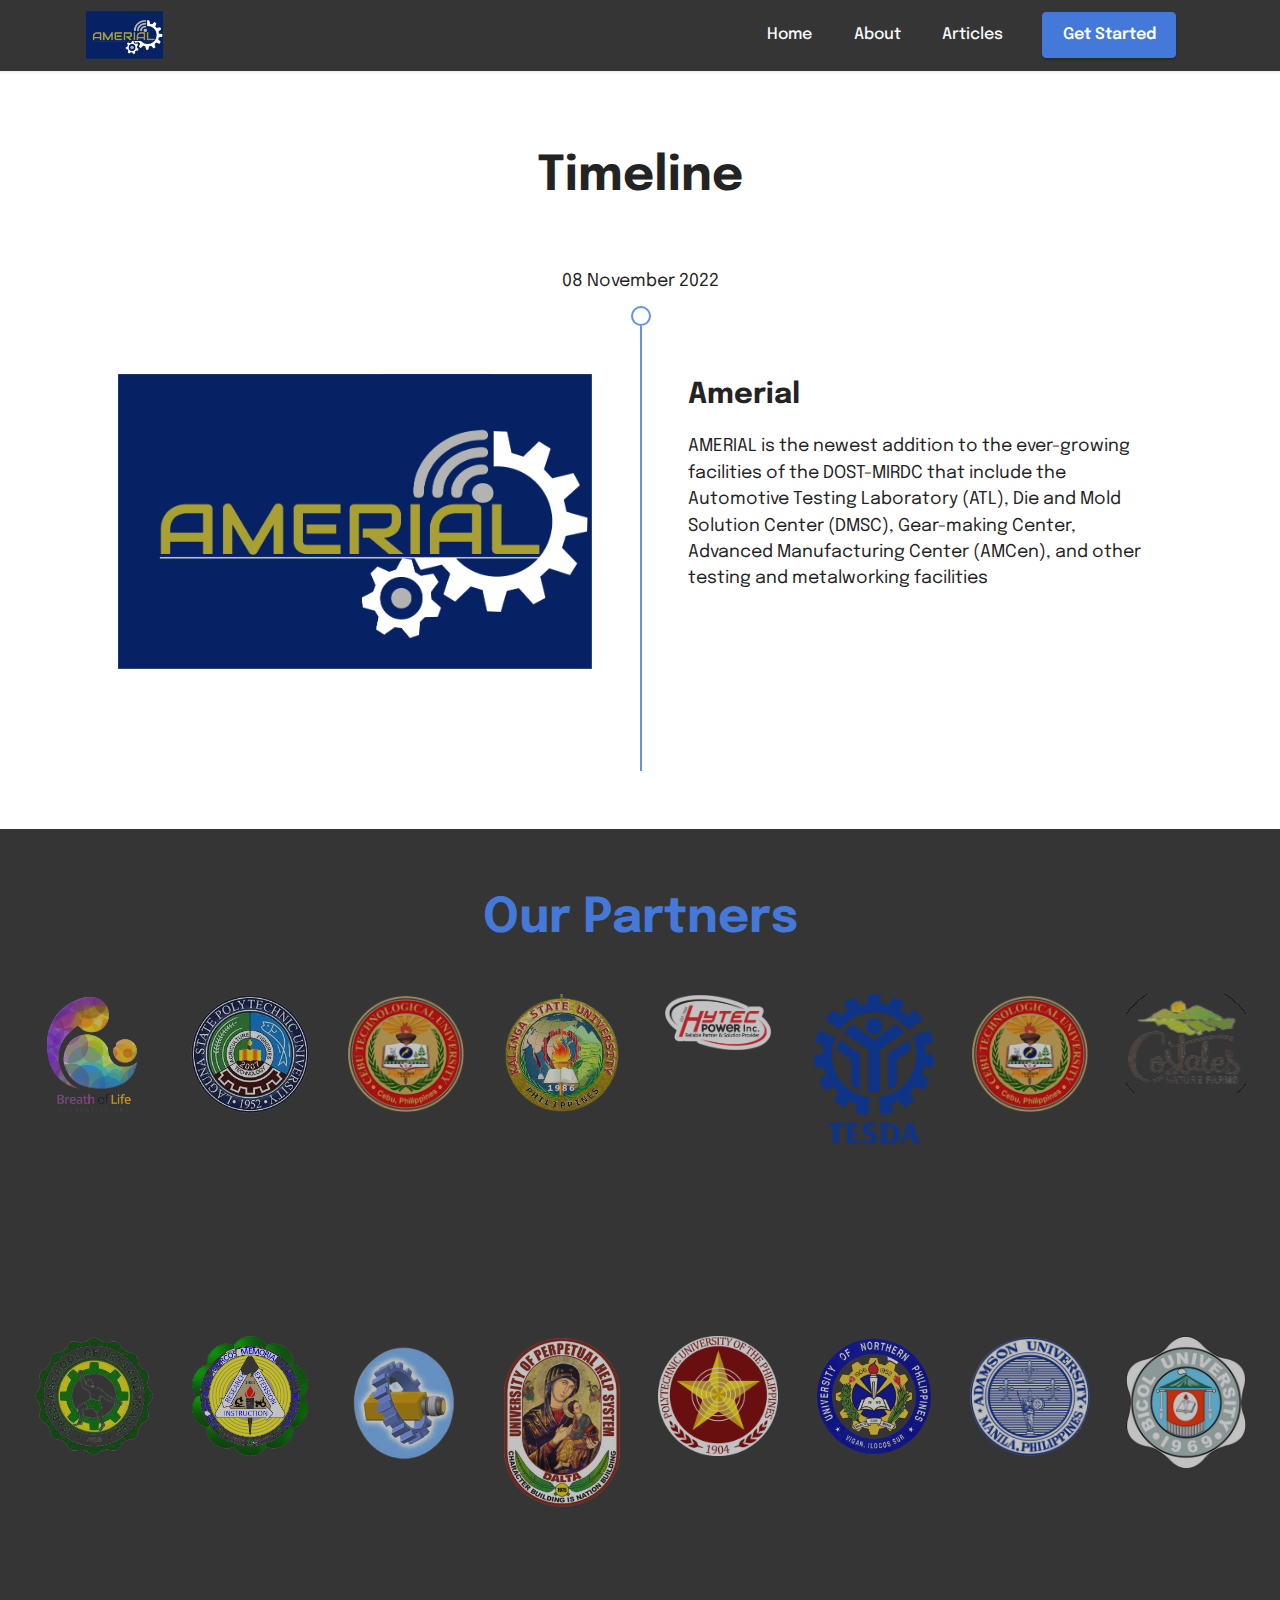
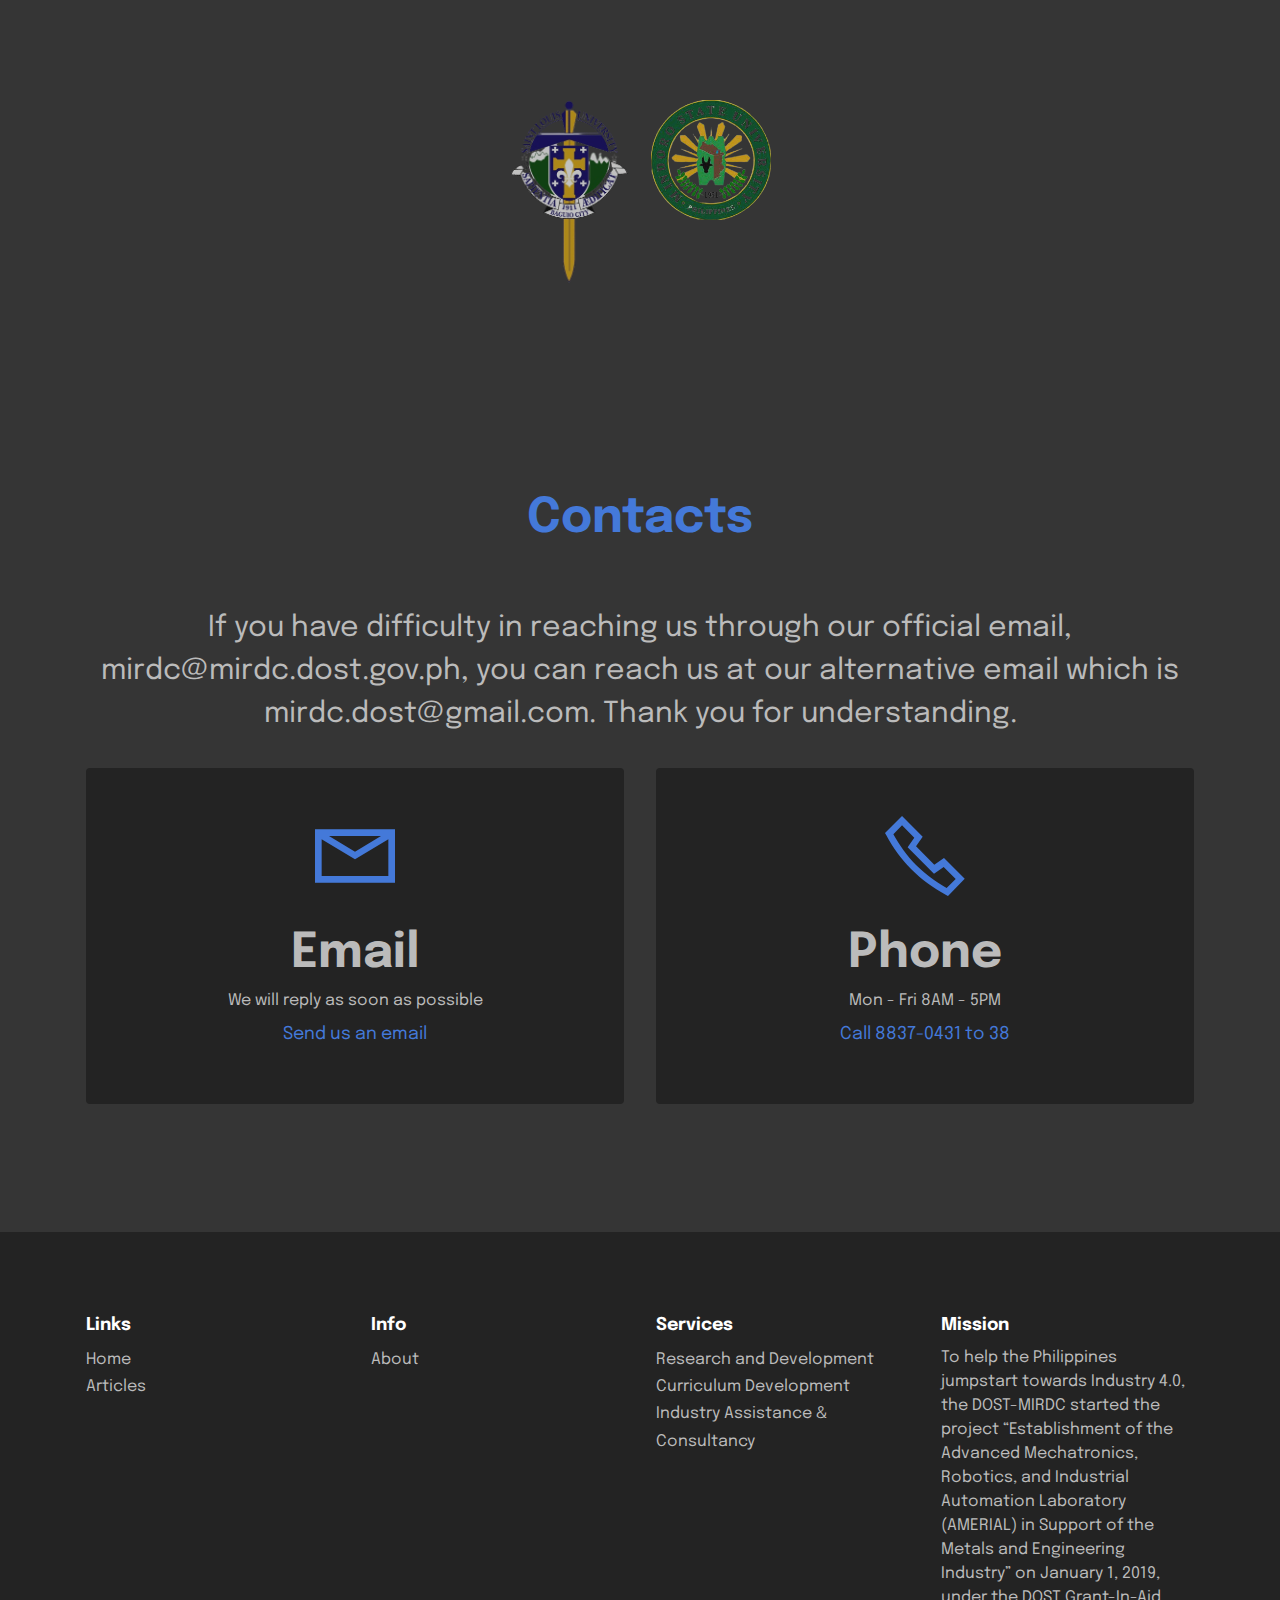
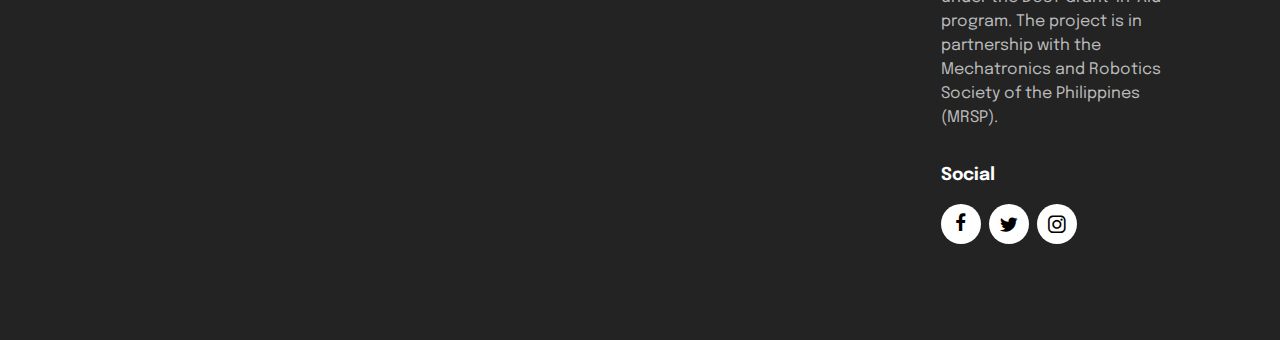
==== commit cf452448: "edit page1 date" ====
--- a/page1.html
+++ b/page1.html
@@ -92,8 +92,7 @@
             <div class="row timeline-element first-separline mb-5">
                 <div class="timeline-date col-12">
                     <div class="timeline-date-wrapper">
-                        <p class="mbr-timeline-date display-7">
-                            23 April 2025</p>
+                        <p class="mbr-timeline-date display-7">08 November 2022</p>
                     </div>
                 </div>
                 <span class="iconBackground"></span>
@@ -344,7 +343,7 @@
             
         </div>
     </div>
-</section><section class="display-7" style="padding: 0;align-items: center;justify-content: center;flex-wrap: wrap;    align-content: center;display: flex;position: relative;height: 4rem;"><a href="https://mobiri.se/2731320" style="flex: 1 1;height: 4rem;position: absolute;width: 100%;z-index: 1;"><img alt="" style="height: 4rem;" src="[data-uri]"></a><p style="margin: 0;text-align: center;" class="display-7">Designed with &#8204;</p><a style="z-index:1" href="https://mobirise.com"> Free Web Site  Creation Software</a></section><script src="assets/bootstrap/js/bootstrap.bundle.min.js"></script>  <script src="assets/smoothscroll/smooth-scroll.js"></script>  <script src="assets/ytplayer/index.js"></script>  <script src="assets/dropdown/js/navbar-dropdown.js"></script>  <script src="assets/theme/js/script.js"></script>  
+</section><section class="display-7" style="padding: 0;align-items: center;justify-content: center;flex-wrap: wrap;    align-content: center;display: flex;position: relative;height: 4rem;"><a href="https://mobiri.se/2731320" style="flex: 1 1;height: 4rem;position: absolute;width: 100%;z-index: 1;"><img alt="" style="height: 4rem;" src="[data-uri]"></a><p style="margin: 0;text-align: center;" class="display-7">Built with Mobirise &#8204;</p><a style="z-index:1" href="https://mobirise.com/offline-website-builder.html">Offline Web Software</a></section><script src="assets/bootstrap/js/bootstrap.bundle.min.js"></script>  <script src="assets/smoothscroll/smooth-scroll.js"></script>  <script src="assets/ytplayer/index.js"></script>  <script src="assets/dropdown/js/navbar-dropdown.js"></script>  <script src="assets/theme/js/script.js"></script>  
   
   
 </body>
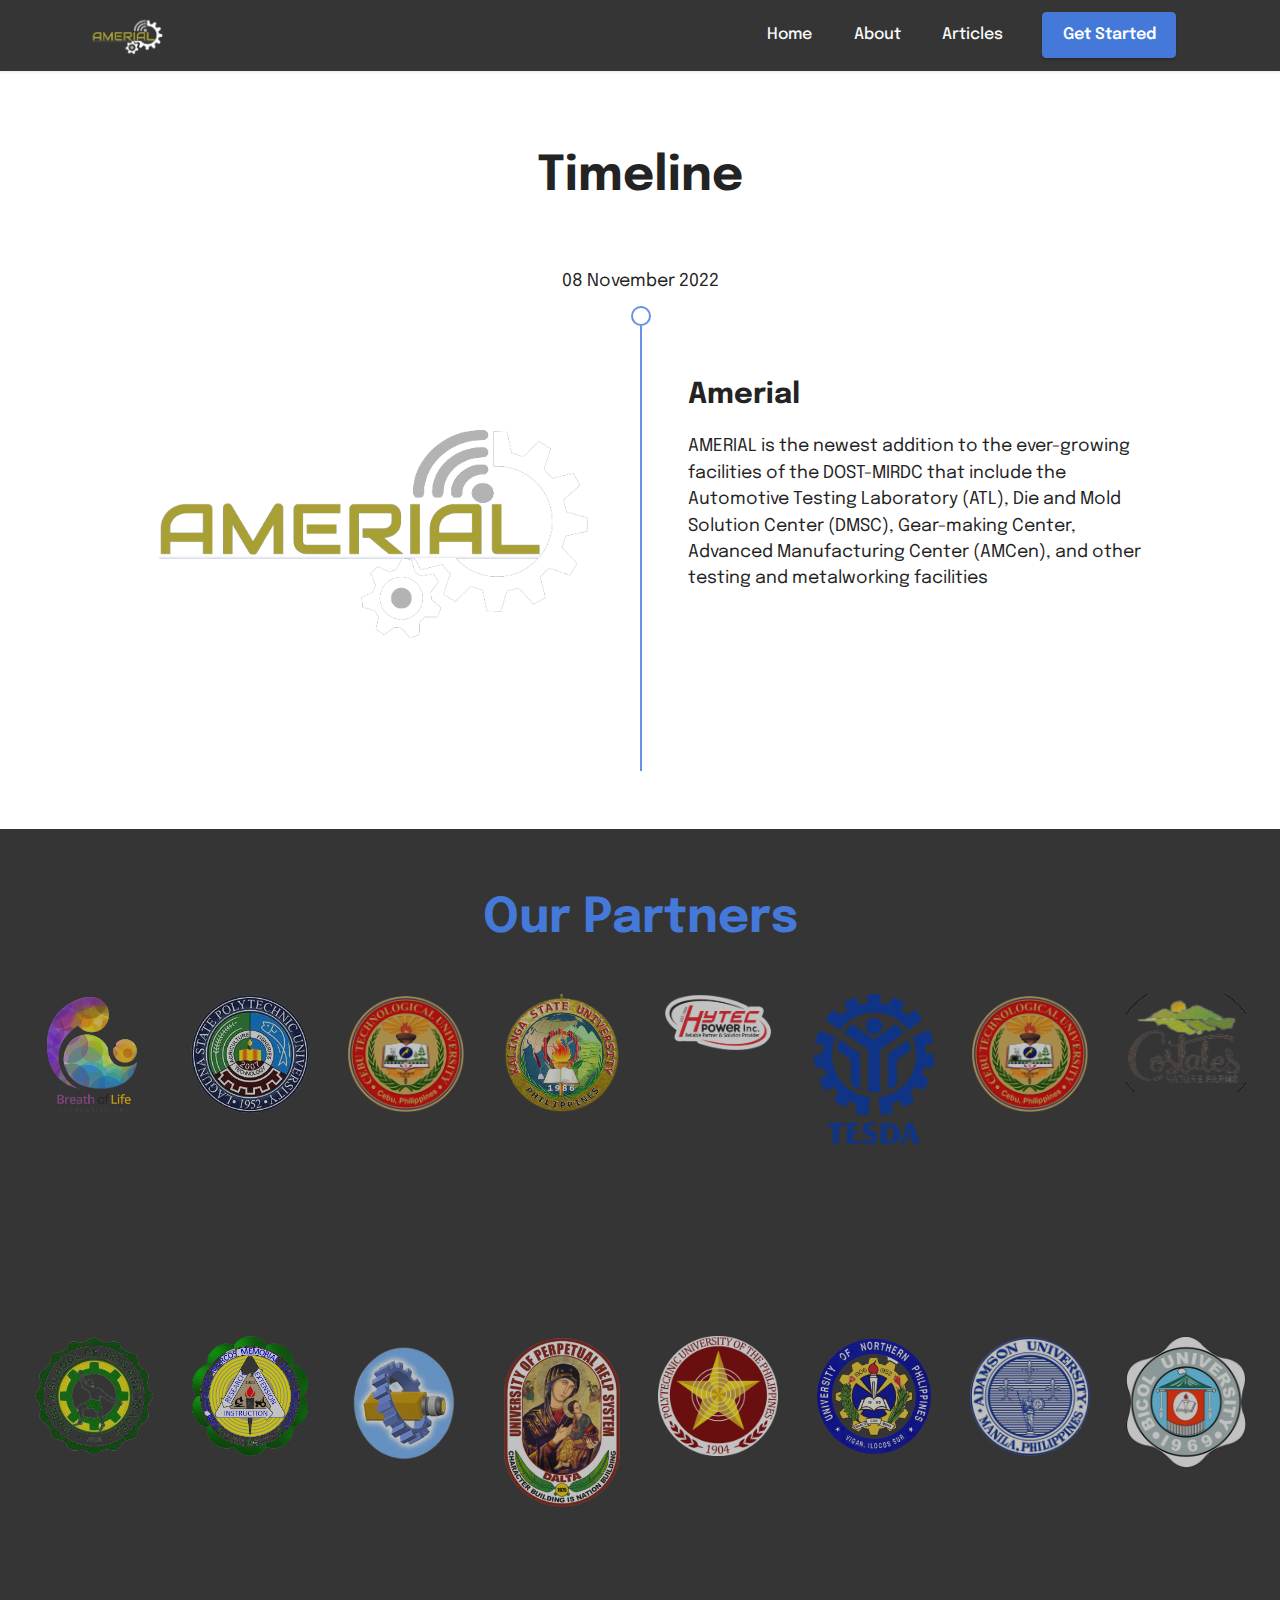
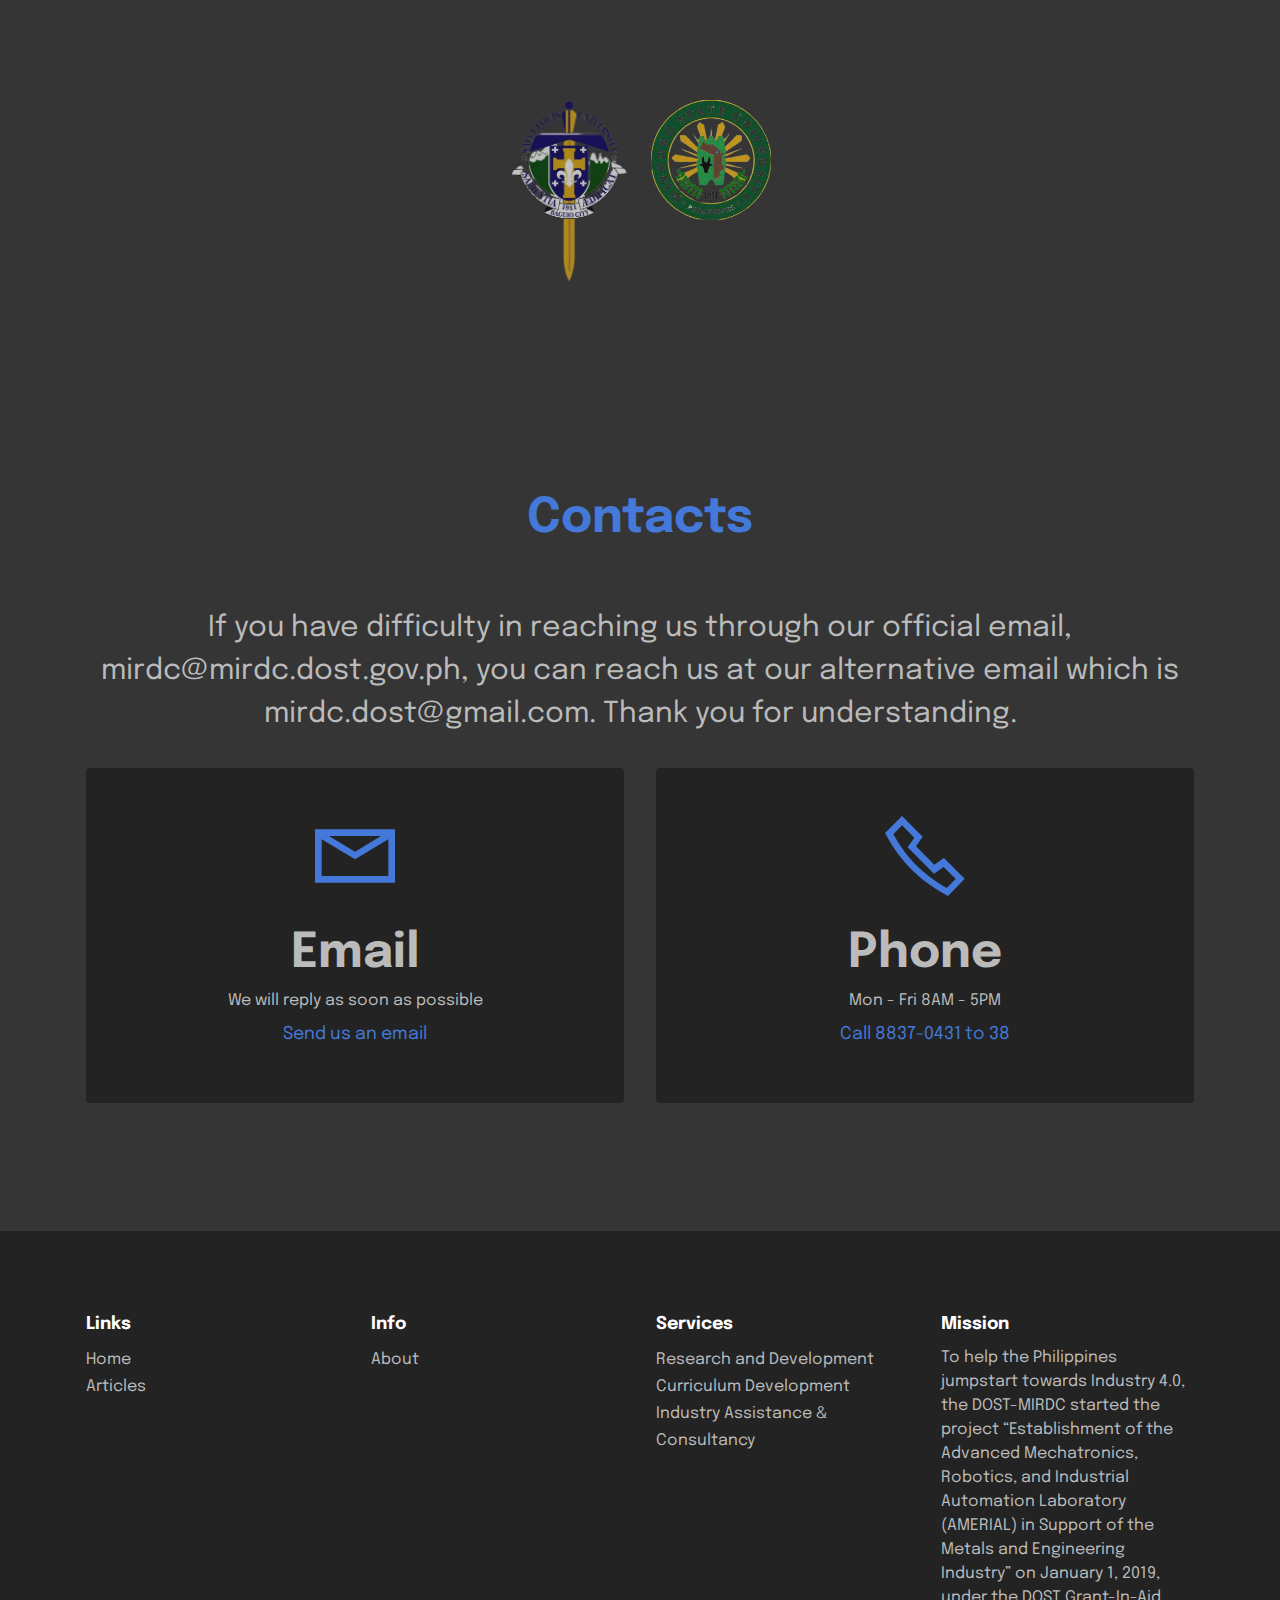
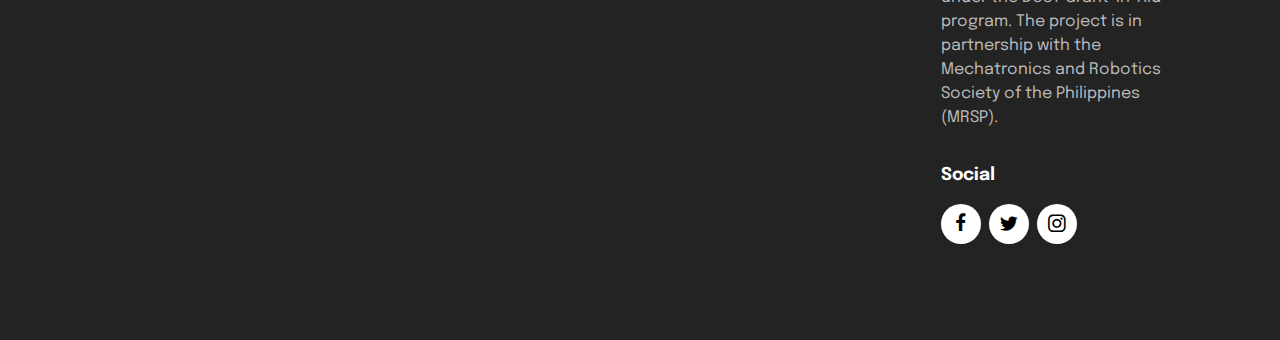
==== commit afd6445b: "gerksa" ====
--- a/page1.html
+++ b/page1.html
@@ -10,7 +10,7 @@
   <meta property="og:image" content="">
   <meta name="twitter:title" content="Articles">
   <meta name="viewport" content="width=device-width, initial-scale=1, minimum-scale=1">
-  <link rel="shortcut icon" href="assets/images/amerial-combi6-c-1.jpg" type="image/x-icon">
+  <link rel="shortcut icon" href="assets/images/amerial-combi6-c-1-removebg-preview.png" type="image/x-icon">
   <meta name="description" content="">
   
   
@@ -52,7 +52,7 @@
             <div class="navbar-brand">
                 <span class="navbar-logo">
                     <a href="https://amcenit.github.io/amerial/#/">
-                        <img src="assets/images/amerial-combi6-c-1.jpg" alt="Mobirise Website Builder" style="height: 3rem;">
+                        <img src="assets/images/amerial-combi6-c-1-removebg-preview.png" alt="Mobirise Website Builder" style="height: 3rem;">
                     </a>
                 </span>
                 
@@ -66,11 +66,11 @@
                 </div>
             </button>
             <div class="collapse navbar-collapse" id="navbarSupportedContent">
-                <ul class="navbar-nav nav-dropdown" data-app-modern-menu="true"><li class="nav-item"><a class="nav-link link text-white text-primary display-4" href="index.html">Home</a></li><li class="nav-item"><a class="nav-link link text-white text-primary display-4" href="index.html#features19-a">
+                <ul class="navbar-nav nav-dropdown" data-app-modern-menu="true"><li class="nav-item"><a class="nav-link link text-white text-primary display-4" href="https://amcenit.github.io/amerial/#/">Home</a></li><li class="nav-item"><a class="nav-link link text-white text-primary display-4" href="index.html#features19-a">
                             About</a></li>
                     <li class="nav-item"><a class="nav-link link text-white text-primary display-4" href="page1.html#timeline3-o">Articles</a></li></ul>
                 
-                <div class="navbar-buttons mbr-section-btn"><a class="btn btn-primary display-4" href="index.html">Get Started</a></div>
+                <div class="navbar-buttons mbr-section-btn"><a class="btn btn-primary display-4" href="https://amcenit.github.io/amerial/#/">Get Started</a></div>
             </div>
         </div>
     </nav>
@@ -98,7 +98,7 @@
                 <span class="iconBackground"></span>
                 <div class="col-12 col-md-6">
                     <div class="image-wrapper">
-                        <a href="index.html"><img src="assets/images/amerial-combi6-c-1.jpg" alt="Amerial" title=""></a>
+                        <a href="index.html"><img src="assets/images/amerial-combi6-c-1-removebg-preview.png" alt="Amerial" title=""></a>
                     </div>
                 </div>
                 <div class="col-12 col-md-6">
@@ -139,25 +139,25 @@
                 <img src="assets/images/bol.png" alt="Breath of Life Foundation">
             </div>
             <div class="col-md-3 card">
-                <img src="assets/images/lspu.png" alt="Mobirise Website Builder">
-            </div>
-            <div class="col-md-3 card">
-                <img src="assets/images/ctu-removebg-preview.png" alt="Mobirise Website Builder">
-            </div>
-            <div class="col-md-3 card">
-                <img src="assets/images/ksu-removebg-preview.png" alt="Mobirise Website Builder">
-            </div>
-            <div class="col-md-3 card">
-                <img src="assets/images/hpi.png" alt="Mobirise Website Builder">
-            </div>
-            <div class="col-md-3 card">
-                <img src="assets/images/tesda.png" alt="Mobirise Website Builder">
-            </div>
-            <div class="col-md-3 card">
-                <img src="assets/images/ctu-removebg-preview.png" alt="Mobirise Website Builder">
-            </div>
-            <div class="col-md-3 card">
-                <img src="assets/images/cnf-removebg-preview-1.png" alt="Mobirise Website Builder">
+                <img src="assets/images/lspu.png" alt=" ">
+            </div>
+            <div class="col-md-3 card">
+                <img src="assets/images/ctu-removebg-preview.png" alt="">
+            </div>
+            <div class="col-md-3 card">
+                <img src="assets/images/ksu-removebg-preview.png" alt="">
+            </div>
+            <div class="col-md-3 card">
+                <img src="assets/images/hpi.png" alt="">
+            </div>
+            <div class="col-md-3 card">
+                <img src="assets/images/tesda.png" alt="">
+            </div>
+            <div class="col-md-3 card">
+                <img src="assets/images/ctu-removebg-preview.png" alt="">
+            </div>
+            <div class="col-md-3 card">
+                <img src="assets/images/cnf-removebg-preview-1.png" alt="">
             </div>
         </div>
     </div>
@@ -173,28 +173,28 @@
         </div>
         <div class="row justify-content-center mt-4">
             <div class="col-md-3 card">
-                <img src="assets/images/isat-removebg-preview.png" alt="Mobirise Website Builder">
-            </div>
-            <div class="col-md-3 card">
-                <img src="assets/images/dmmmsu-removebg-preview.png" alt="Mobirise Website Builder">
-            </div>
-            <div class="col-md-3 card">
-                <img src="assets/images/inz-removebg-preview.png" alt="Mobirise Website Builder">
-            </div>
-            <div class="col-md-3 card">
-                <img src="assets/images/university-of-perpetual-help-system-dalta-logo.png" alt="Mobirise Website Builder">
-            </div>
-            <div class="col-md-3 card">
-                <img src="assets/images/pup.png" alt="Mobirise Website Builder">
-            </div>
-            <div class="col-md-3 card">
-                <img src="assets/images/unp-removebg-preview.png" alt="Mobirise Website Builder">
-            </div>
-            <div class="col-md-3 card">
-                <img src="assets/images/au.png" alt="Mobirise Website Builder">
-            </div>
-            <div class="col-md-3 card">
-                <img src="assets/images/bicol-university.png" alt="Mobirise Website Builder">
+                <img src="assets/images/isat-removebg-preview.png" alt="">
+            </div>
+            <div class="col-md-3 card">
+                <img src="assets/images/dmmmsu-removebg-preview.png" alt="">
+            </div>
+            <div class="col-md-3 card">
+                <img src="assets/images/inz-removebg-preview.png" alt="">
+            </div>
+            <div class="col-md-3 card">
+                <img src="assets/images/university-of-perpetual-help-system-dalta-logo.png" alt="">
+            </div>
+            <div class="col-md-3 card">
+                <img src="assets/images/pup.png" alt="">
+            </div>
+            <div class="col-md-3 card">
+                <img src="assets/images/unp-removebg-preview.png" alt="">
+            </div>
+            <div class="col-md-3 card">
+                <img src="assets/images/au.png" alt="">
+            </div>
+            <div class="col-md-3 card">
+                <img src="assets/images/bicol-university.png" alt="">
             </div>
         </div>
     </div>
@@ -219,10 +219,10 @@
                 <img src="assets/images/isat-removebg-preview-1.png" alt="">
             </div>
             <div class="col-md-3 card">
-                <img src="assets/images/saint-louis-university-baguio-logo-removebg-preview.png" alt="Mobirise Website Builder">
-            </div>
-            <div class="col-md-3 card">
-                <img src="assets/images/msu-removebg-preview.png" alt="Mobirise Website Builder">
+                <img src="assets/images/saint-louis-university-baguio-logo-removebg-preview.png" alt="">
+            </div>
+            <div class="col-md-3 card">
+                <img src="assets/images/msu-removebg-preview.png" alt="">
             </div>
             <div class="col-md-3 card">
                 <img src="assets/images/isat-removebg-preview-1.png" alt="">
@@ -343,7 +343,7 @@
             
         </div>
     </div>
-</section><section class="display-7" style="padding: 0;align-items: center;justify-content: center;flex-wrap: wrap;    align-content: center;display: flex;position: relative;height: 4rem;"><a href="https://mobiri.se/2731320" style="flex: 1 1;height: 4rem;position: absolute;width: 100%;z-index: 1;"><img alt="" style="height: 4rem;" src="[data-uri]"></a><p style="margin: 0;text-align: center;" class="display-7">Built with Mobirise &#8204;</p><a style="z-index:1" href="https://mobirise.com/offline-website-builder.html">Offline Web Software</a></section><script src="assets/bootstrap/js/bootstrap.bundle.min.js"></script>  <script src="assets/smoothscroll/smooth-scroll.js"></script>  <script src="assets/ytplayer/index.js"></script>  <script src="assets/dropdown/js/navbar-dropdown.js"></script>  <script src="assets/theme/js/script.js"></script>  
+</section><section class="display-7" style="padding: 0;align-items: center;justify-content: center;flex-wrap: wrap;    align-content: center;display: flex;position: relative;height: 4rem;"><a href="https://mobiri.se/2731320" style="flex: 1 1;height: 4rem;position: absolute;width: 100%;z-index: 1;"><img alt="" style="height: 4rem;" src="[data-uri]"></a><p style="margin: 0;text-align: center;" class="display-7">Designed with Mobirise &#8204;</p><a style="z-index:1" href="https://mobirise.com/website-maker.html">Free Website Maker</a></section><script src="assets/bootstrap/js/bootstrap.bundle.min.js"></script>  <script src="assets/smoothscroll/smooth-scroll.js"></script>  <script src="assets/ytplayer/index.js"></script>  <script src="assets/dropdown/js/navbar-dropdown.js"></script>  <script src="assets/theme/js/script.js"></script>  
   
   
 </body>
--- a/assets/mobirise/css/mbr-additional.css
+++ b/assets/mobirise/css/mbr-additional.css
@@ -1117,7 +1117,7 @@
   color: #bbbbbb;
 }
 .cid-sFGGxz3b6J .card-title {
-  color: #379683;
+  color: #4479d9;
 }
 .cid-sFGGDvi61Z {
   padding-top: 6rem;
--- a/assets/mobirise/css/mbr-additional.css
+++ b/assets/mobirise/css/mbr-additional.css
@@ -1117,7 +1117,7 @@
   color: #bbbbbb;
 }
 .cid-sFGGxz3b6J .card-title {
-  color: #379683;
+  color: #4479d9;
 }
 .cid-sFGGDvi61Z {
   padding-top: 6rem;
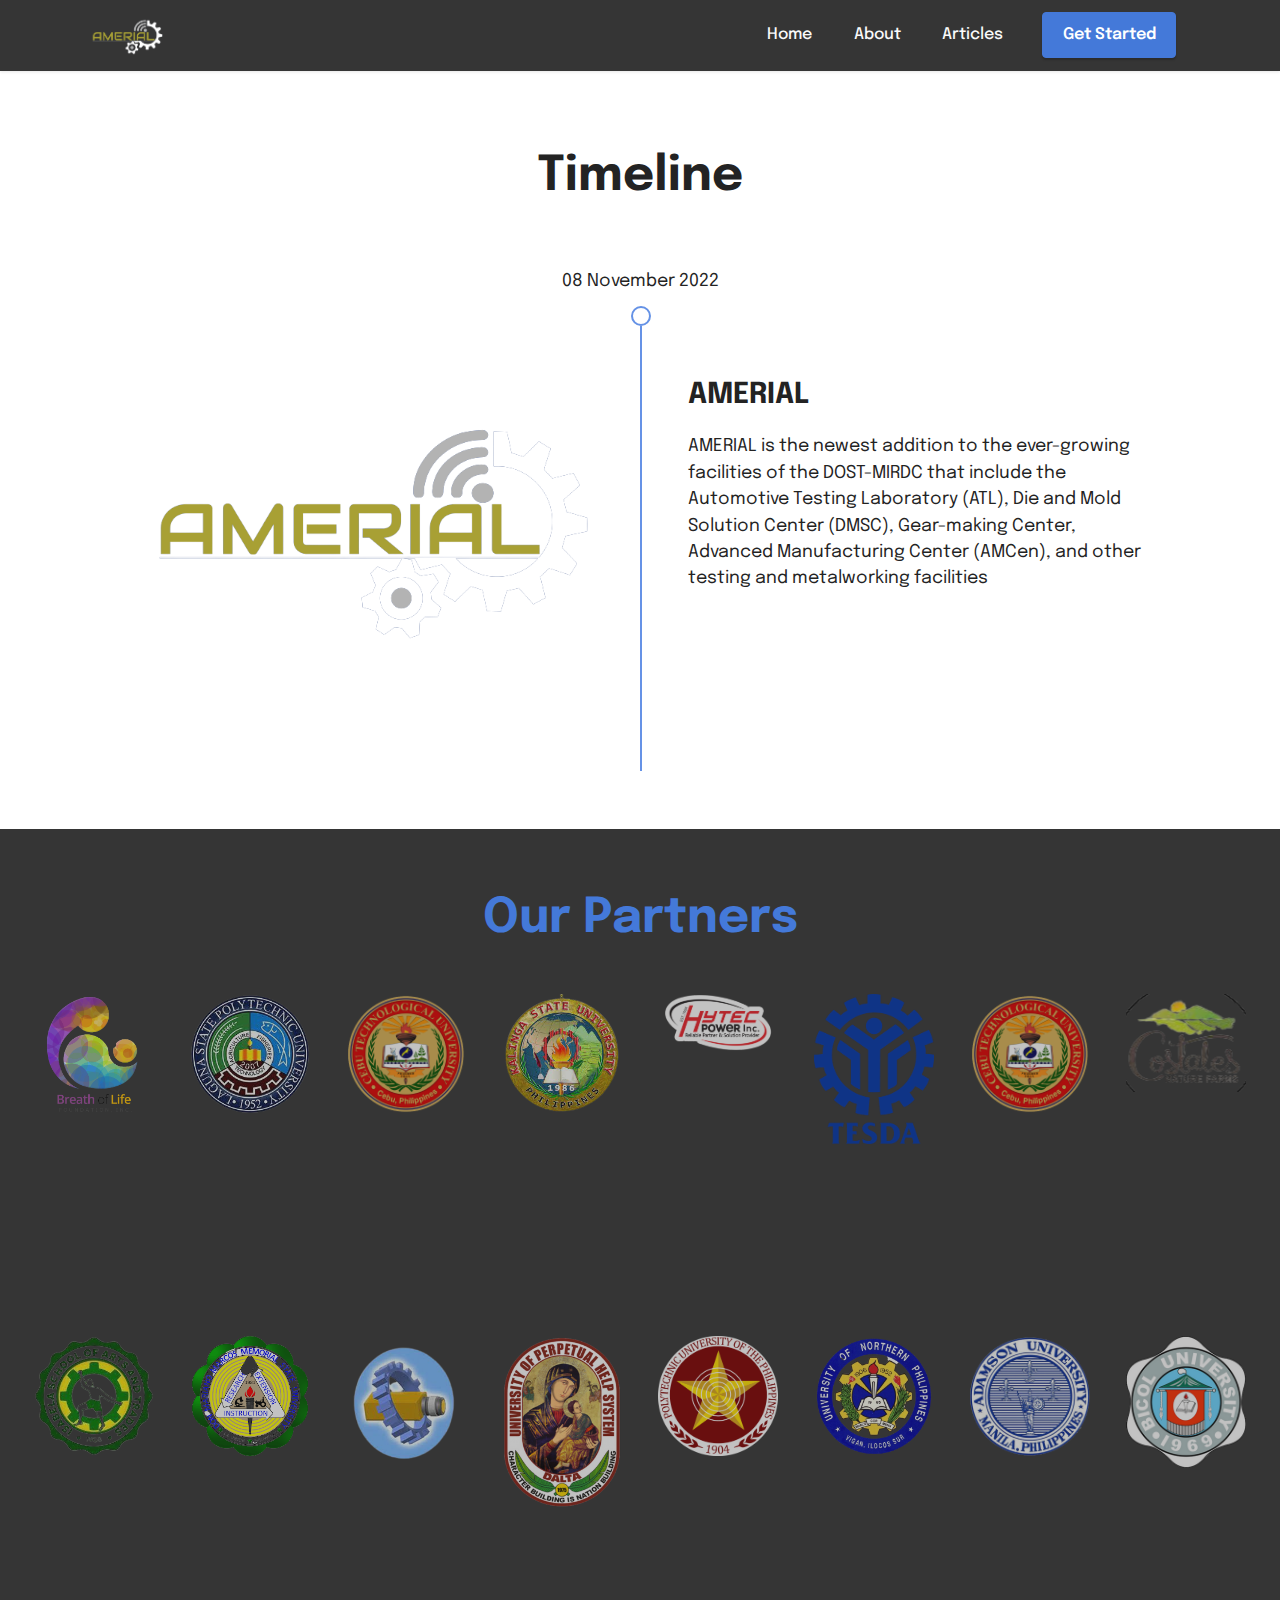
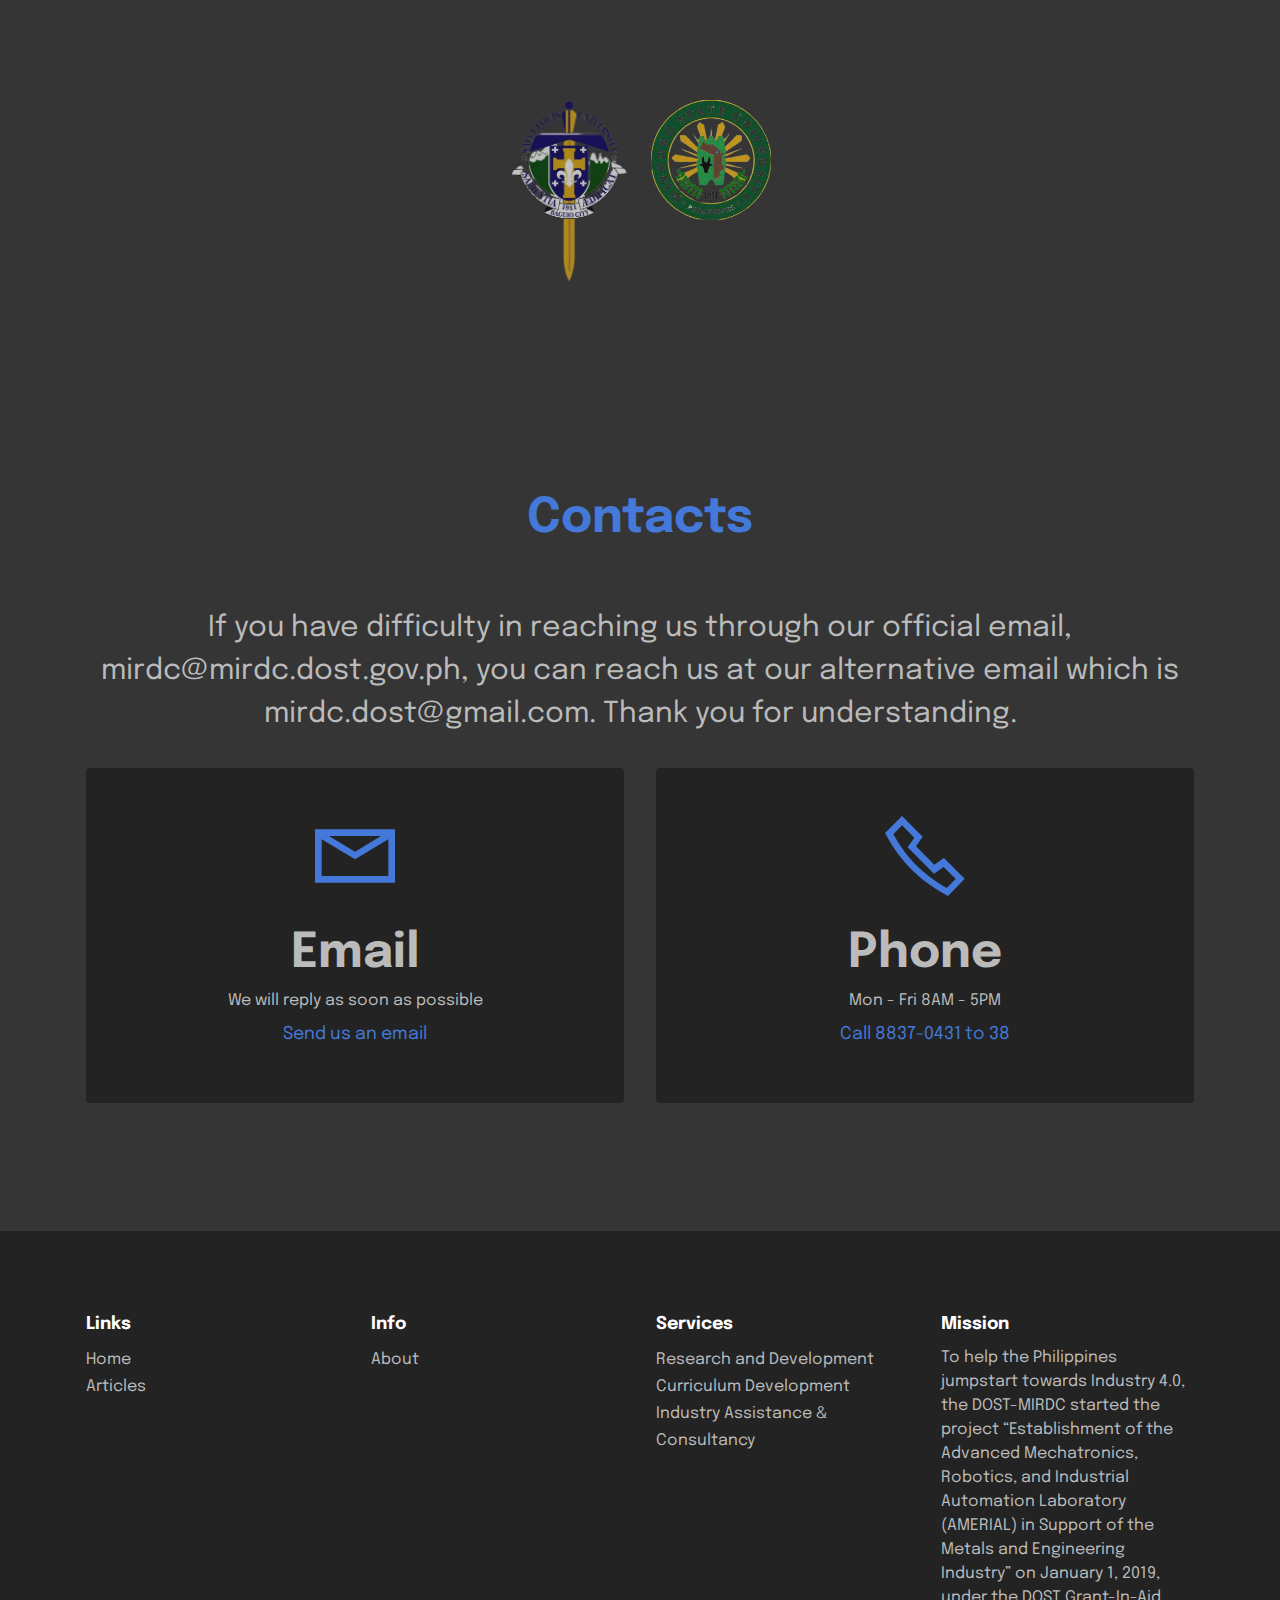
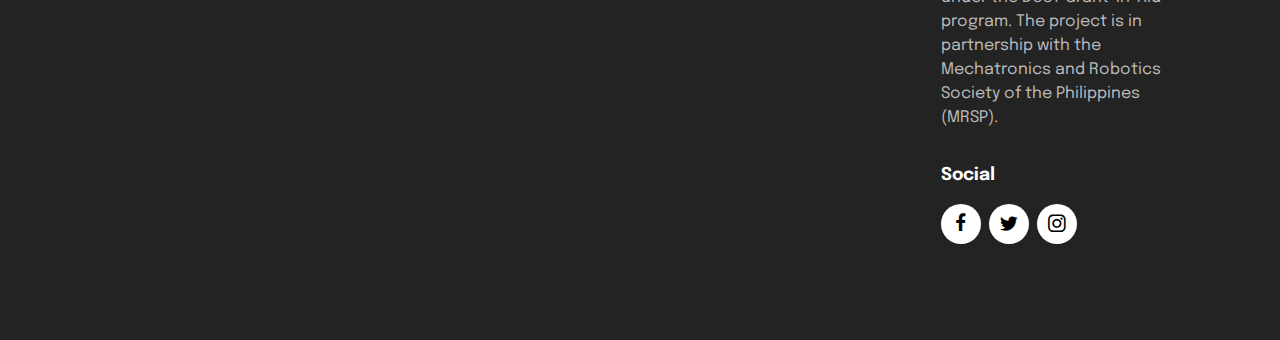
==== commit c87909e6: "dfasfdasf" ====
--- a/page1.html
+++ b/page1.html
@@ -103,7 +103,7 @@
                 </div>
                 <div class="col-12 col-md-6">
                     <div class="timeline-text-wrapper">
-                        <h4 class="mbr-timeline-title mbr-fonts-style mb-0 display-5"><strong>Amerial</strong></h4>
+                        <h4 class="mbr-timeline-title mbr-fonts-style mb-0 display-5"><strong>AMERIAL</strong></h4>
                         <p class="mbr-text mbr-fonts-style mt-3 mb-0 display-7">
                             AMERIAL is the newest addition to the ever-growing facilities of the DOST-MIRDC that include the Automotive Testing Laboratory (ATL), Die and Mold Solution Center (DMSC), Gear-making Center, Advanced Manufacturing Center (AMCen), and other testing and metalworking facilities
                         </p>
@@ -343,7 +343,7 @@
             
         </div>
     </div>
-</section><section class="display-7" style="padding: 0;align-items: center;justify-content: center;flex-wrap: wrap;    align-content: center;display: flex;position: relative;height: 4rem;"><a href="https://mobiri.se/2731320" style="flex: 1 1;height: 4rem;position: absolute;width: 100%;z-index: 1;"><img alt="" style="height: 4rem;" src="[data-uri]"></a><p style="margin: 0;text-align: center;" class="display-7">Designed with Mobirise &#8204;</p><a style="z-index:1" href="https://mobirise.com/website-maker.html">Free Website Maker</a></section><script src="assets/bootstrap/js/bootstrap.bundle.min.js"></script>  <script src="assets/smoothscroll/smooth-scroll.js"></script>  <script src="assets/ytplayer/index.js"></script>  <script src="assets/dropdown/js/navbar-dropdown.js"></script>  <script src="assets/theme/js/script.js"></script>  
+</section><section class="display-7" style="padding: 0;align-items: center;justify-content: center;flex-wrap: wrap;    align-content: center;display: flex;position: relative;height: 4rem;"><a href="https://mobiri.se/2731320" style="flex: 1 1;height: 4rem;position: absolute;width: 100%;z-index: 1;"><img alt="" style="height: 4rem;" src="[data-uri]"></a><p style="margin: 0;text-align: center;" class="display-7">Built with Mobirise &#8204;</p><a style="z-index:1" href="https://mobirise.com/offline-website-builder.html">Free Offline Site Maker</a></section><script src="assets/bootstrap/js/bootstrap.bundle.min.js"></script>  <script src="assets/smoothscroll/smooth-scroll.js"></script>  <script src="assets/ytplayer/index.js"></script>  <script src="assets/dropdown/js/navbar-dropdown.js"></script>  <script src="assets/theme/js/script.js"></script>  
   
   
 </body>
